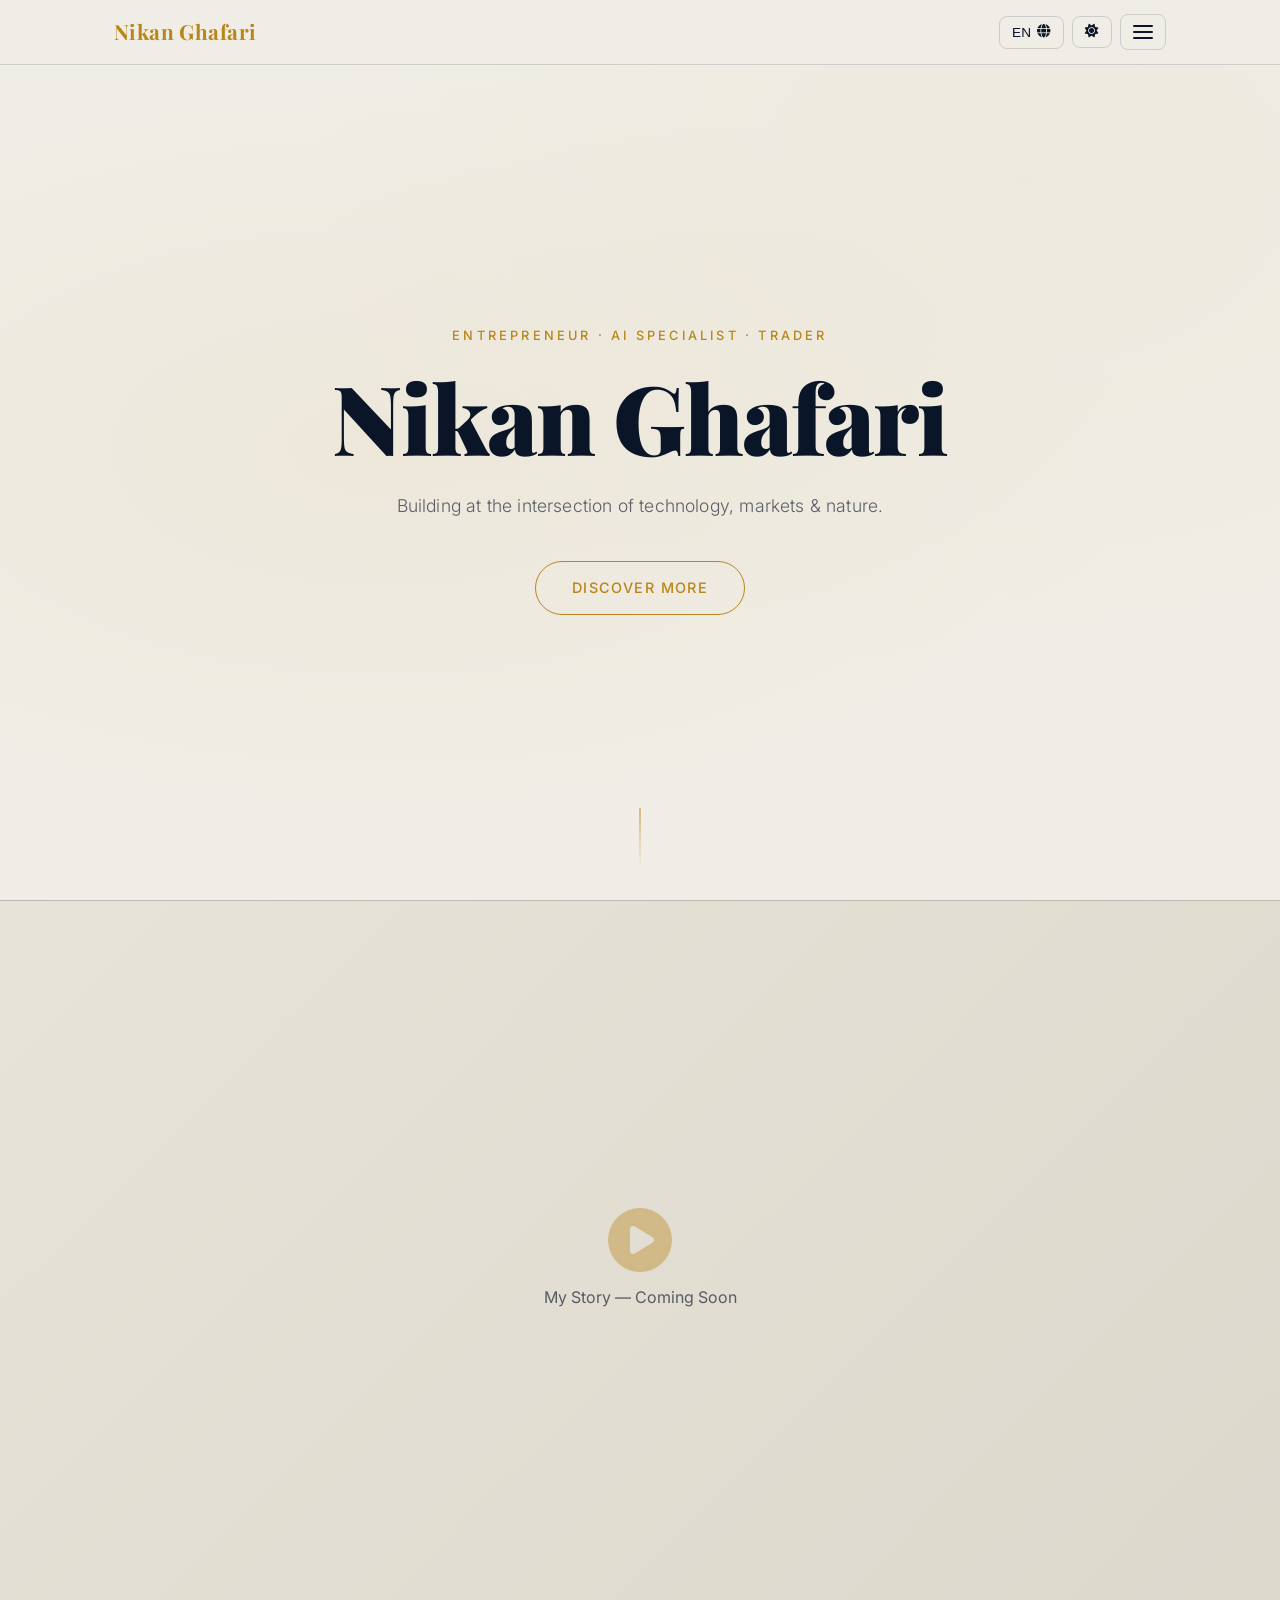
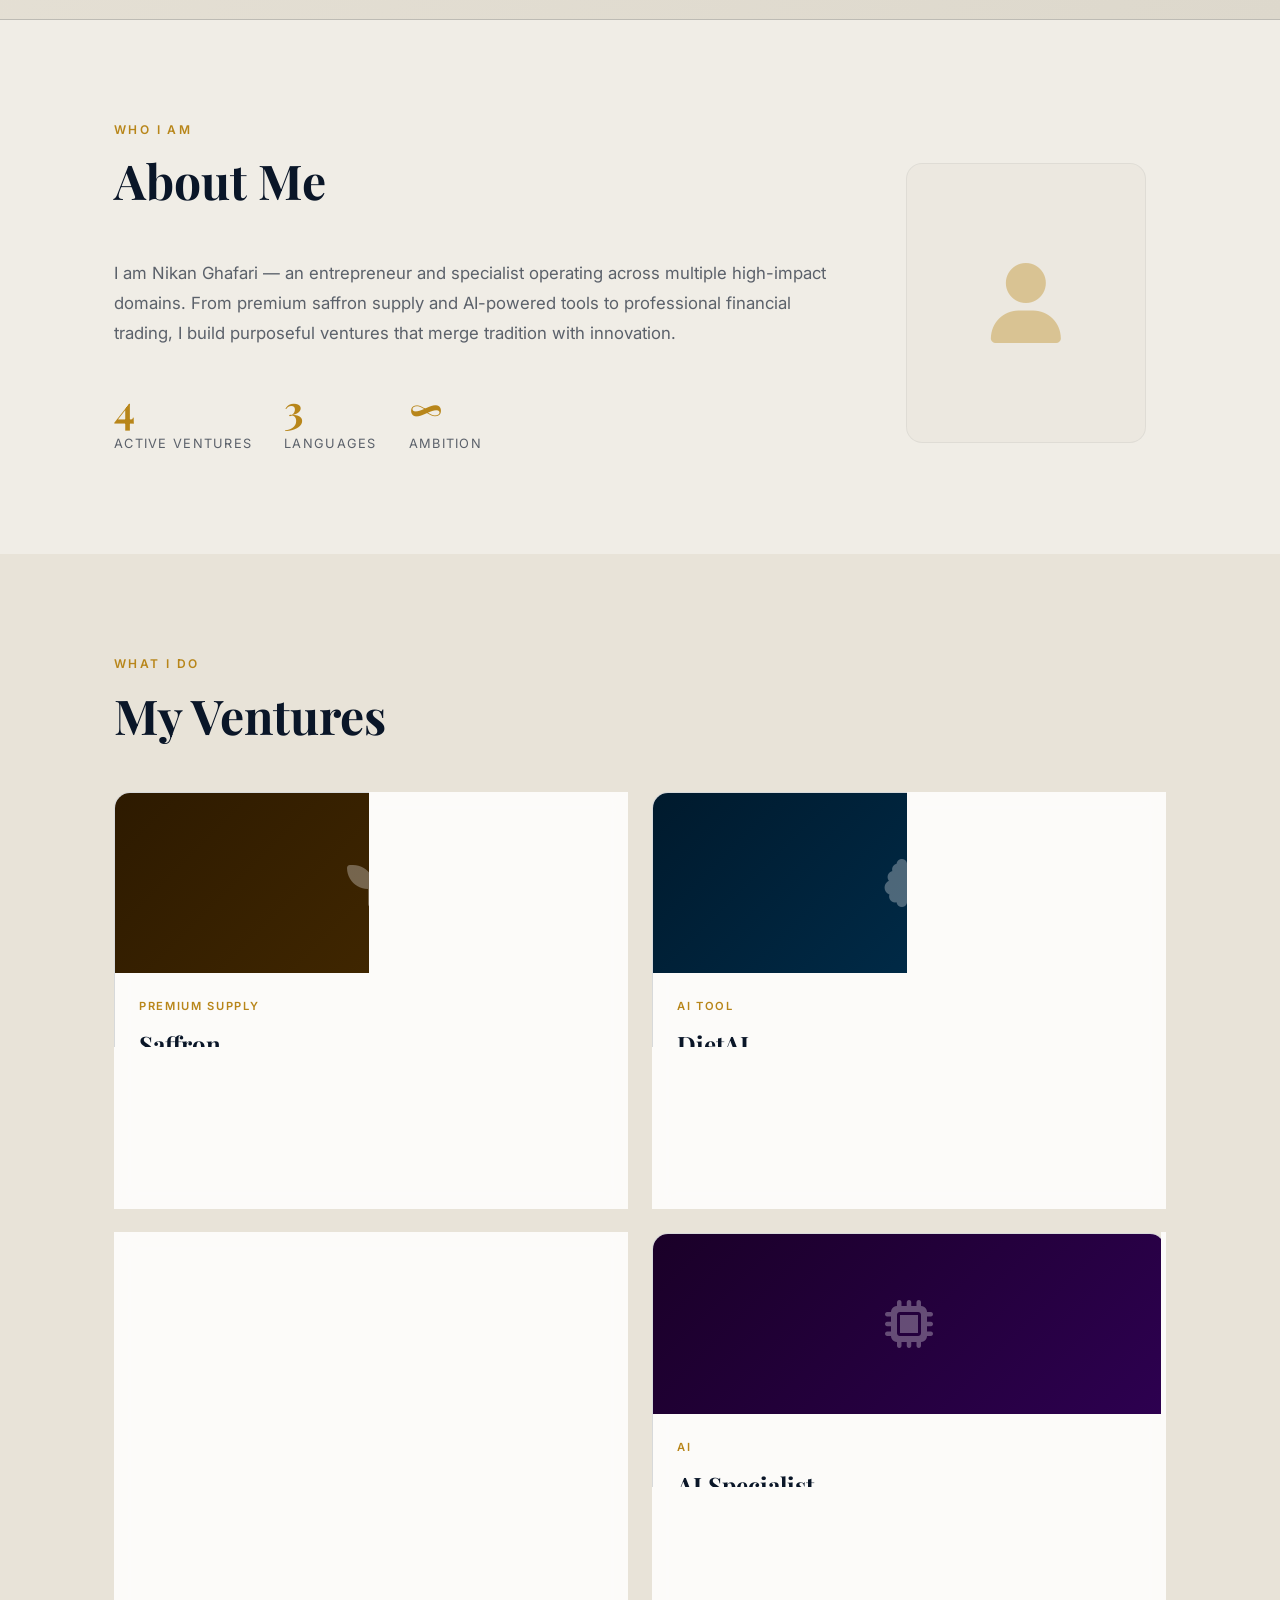
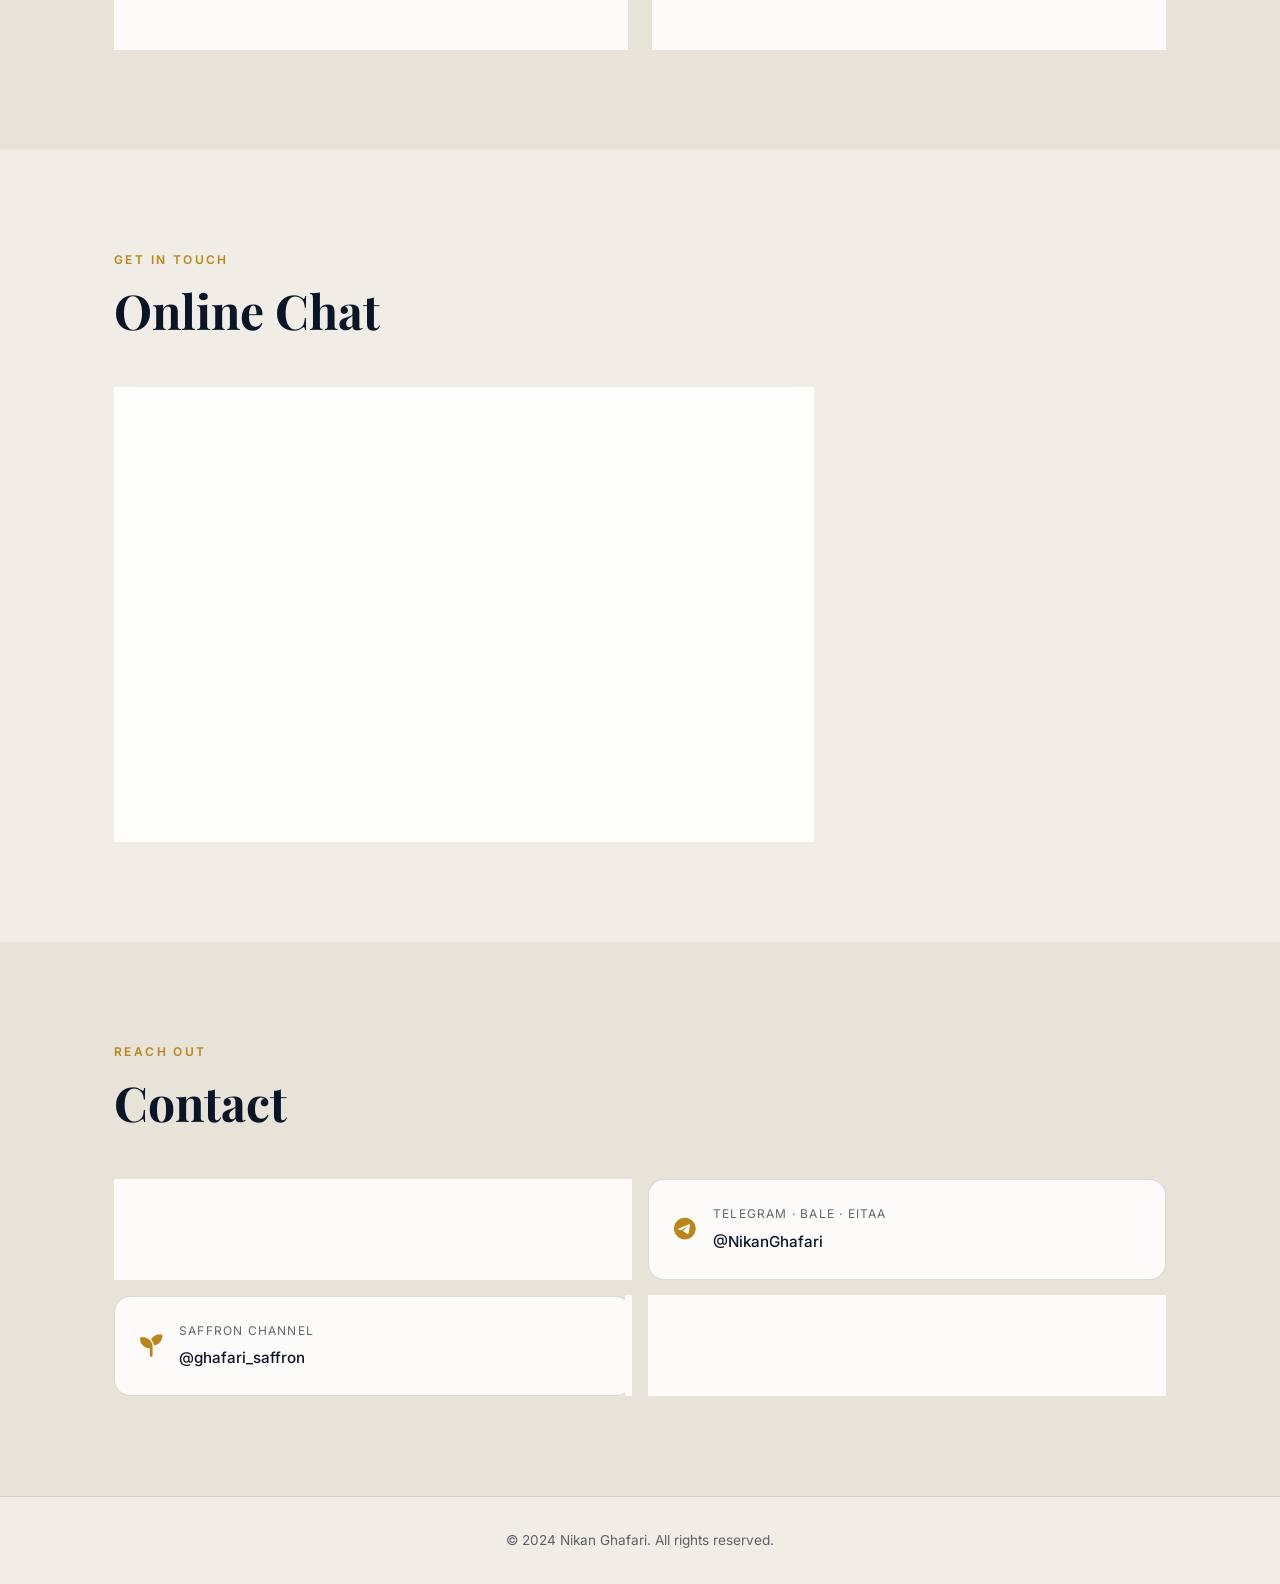
==== index.html @ e8cb16f6 "Update index.html" ====
<!DOCTYPE html>
<html lang="en" dir="ltr">
<head>
  <meta charset="UTF-8" />
  <meta name="viewport" content="width=device-width, initial-scale=1.0"/>
  <title>Nikan Ghafari</title>
  <link rel="stylesheet" href="style.css"/>
  <link href="https://fonts.googleapis.com/css2?family=Playfair+Display:wght@400;700;900&family=Inter:wght@300;400;500;600&family=Vazirmatn:wght@300;400;500;700&display=swap" rel="stylesheet"/>
  <link rel="stylesheet" href="https://cdnjs.cloudflare.com/ajax/libs/font-awesome/6.5.0/css/all.min.css"/>
</head>
<body class="auto-dark">

<!-- ===== HEADER ===== -->
<header id="header">
  <div class="header-inner">
    <div class="logo">Nikan Ghafari</div>
    <div class="header-actions">
      <button class="lang-btn" id="langBtn" title="Language">
        <span class="lang-label">EN</span>
        <i class="fa fa-globe"></i>
      </button>
      <div class="lang-dropdown" id="langDropdown">
        <button onclick="setLang('en')">English</button>
        <button onclick="setLang('fa')">فارسی</button>
        <button onclick="setLang('ar')">العربية</button>
      </div>
      <button class="theme-btn" id="themeBtn" title="Toggle theme">
        <i class="fa fa-moon" id="themeIcon"></i>
      </button>
      <button class="hamburger" id="hamburger" aria-label="Menu">
        <span></span><span></span><span></span>
      </button>
    </div>
  </div>
</header>

<!-- ===== NAV DRAWER ===== -->
<div class="nav-overlay" id="navOverlay"></div>
<nav class="nav-drawer" id="navDrawer">
  <button class="nav-close" id="navClose"><i class="fa fa-times"></i></button>
  <ul>
    <li><a href="#about" class="nav-link" data-i18n="nav_about">About Me</a></li>
    <li><a href="#ventures" class="nav-link" data-i18n="nav_ventures">My Ventures</a></li>
    <li><a href="#chat" class="nav-link" data-i18n="nav_chat">Online Chat</a></li>
    <li><a href="#contact" class="nav-link" data-i18n="nav_contact">Contact</a></li>
  </ul>
</nav>

<!-- ===== HERO ===== -->
<section id="hero">
  <div class="hero-bg">
    <div class="hero-particles" id="heroParticles"></div>
  </div>
  <div class="hero-content">
    <p class="hero-eyebrow" data-i18n="hero_eyebrow">Entrepreneur · AI Specialist · Trader</p>
    <h1 class="hero-name">Nikan Ghafari</h1>
    <p class="hero-tagline" data-i18n="hero_tagline">Building at the intersection of technology, markets & nature.</p>
    <a href="#about" class="hero-cta" data-i18n="hero_cta">Discover More</a>
  </div>
  <div class="hero-scroll-hint">
    <span></span>
  </div>
</section>

<!-- ===== VIDEO SECTION ===== -->
<section id="video-section">
  <div class="video-wrapper">
    <div class="video-placeholder" id="videoPlaceholder">
      <div class="video-upload-msg">
        <i class="fa fa-play-circle"></i>
        <p data-i18n="video_placeholder">My Story — Coming Soon</p>
      </div>
    </div>
    <video id="mainVideo" muted playsinline style="display:none;">
      <source src="" type="video/mp4"/>
    </video>
    <div class="video-controls" id="videoControls" style="display:none;">
      <button class="sound-btn" id="soundBtn">
        <i class="fa fa-volume-mute" id="soundIcon"></i>
        <span data-i18n="unmute">Tap to unmute</span>
      </button>
    </div>
  </div>
</section>

<!-- ===== ABOUT ===== -->
<section id="about">
  <div class="container">
    <div class="section-label" data-i18n="about_label">Who I Am</div>
    <div class="about-grid">
      <div class="about-text">
        <h2 class="section-title" data-i18n="about_title">About Me</h2>
        <p class="about-body" data-i18n="about_body">I am Nikan Ghafari — an entrepreneur and specialist operating across multiple high-impact domains. From premium saffron supply and AI-powered tools to professional financial trading, I build purposeful ventures that merge tradition with innovation.</p>
        <div class="about-stats">
          <div class="stat"><span class="stat-num">4</span><span class="stat-label" data-i18n="stat_ventures">Active Ventures</span></div>
          <div class="stat"><span class="stat-num">3</span><span class="stat-label" data-i18n="stat_langs">Languages</span></div>
          <div class="stat"><span class="stat-num">∞</span><span class="stat-label" data-i18n="stat_drive">Ambition</span></div>
        </div>
      </div>
      <div class="about-image-wrap">
        <div class="about-image-placeholder">
          <i class="fa fa-user"></i>
        </div>
      </div>
    </div>
  </div>
</section>

<!-- ===== VENTURES ===== -->
<section id="ventures">
  <div class="container">
    <div class="section-label" data-i18n="ventures_label">What I Do</div>
    <h2 class="section-title" data-i18n="ventures_title">My Ventures</h2>
    <div class="ventures-grid" id="venturesGrid">

      <!-- Saffron -->
      <div class="venture-card" data-venture="saffron">
        <div class="venture-image-wrap">
          <div class="venture-img-placeholder saffron-bg">
            <i class="fa fa-seedling"></i>
          </div>
        </div>
        <div class="venture-content">
          <div class="venture-tag" data-i18n="tag_saffron">Premium Supply</div>
          <h3 class="venture-name">Saffron</h3>
          <p class="venture-desc" data-i18n="desc_saffron">Premium saffron supplier delivering the finest quality directly to markets. Rooted in heritage, committed to excellence.</p>
          <div class="venture-links">
            <a href="https://t.me/ghafari_saffron" target="_blank" class="vlink"><i class="fab fa-telegram"></i> Telegram</a>
            <a href="https://ble.ir/ghafari_saffron" target="_blank" class="vlink"><i class="fa fa-comments"></i> Bale</a>
            <a href="https://rubika.ir/ghafari_saffron" target="_blank" class="vlink"><i class="fa fa-circle"></i> Rubika</a>
          </div>
        </div>
      </div>

      <!-- DietAI -->
      <div class="venture-card" data-venture="dietai">
        <div class="venture-image-wrap">
          <div class="venture-img-placeholder dietai-bg">
            <i class="fa fa-brain"></i>
          </div>
        </div>
        <div class="venture-content">
          <div class="venture-tag" data-i18n="tag_dietai">AI Tool</div>
          <h3 class="venture-name">DietAI</h3>
          <p class="venture-desc" data-i18n="desc_dietai">Developer of an AI-powered diet & nutrition planning tool. Smart, personalized, and science-driven dietary guidance.</p>
          <div class="venture-links">
            <a href="https://t.me/mrgh_link" target="_blank" class="vlink"><i class="fab fa-telegram"></i> @mrgh_link</a>
            <a href="#" class="vlink vlink-soon" data-i18n="try_tool"><i class="fa fa-rocket"></i> Try Tool — Soon</a>
          </div>
        </div>
      </div>

      <!-- Market Edge -->
      <div class="venture-card" data-venture="market">
        <div class="venture-image-wrap">
          <div class="venture-img-placeholder market-bg">
            <i class="fa fa-chart-line"></i>
          </div>
        </div>
        <div class="venture-content">
          <div class="venture-tag" data-i18n="tag_market">Trading</div>
          <h3 class="venture-name">Market Edge</h3>
          <p class="venture-desc" data-i18n="desc_market">Professional financial markets trader with a sharp eye for opportunity, risk management, and strategic positioning.</p>
          <div class="venture-links">
            <a href="https://t.me/NikanGhafari" target="_blank" class="vlink"><i class="fab fa-telegram"></i> @NikanGhafari</a>
          </div>
        </div>
      </div>

      <!-- AI Specialist -->
      <div class="venture-card" data-venture="ai">
        <div class="venture-image-wrap">
          <div class="venture-img-placeholder ai-bg">
            <i class="fa fa-microchip"></i>
          </div>
        </div>
        <div class="venture-content">
          <div class="venture-tag" data-i18n="tag_ai">AI</div>
          <h3 class="venture-name">AI Specialist</h3>
          <p class="venture-desc" data-i18n="desc_ai">Artificial intelligence expert operating at the forefront of innovation. Building and implementing intelligent systems.</p>
          <div class="venture-links">
            <a href="https://t.me/NikanGhafari" target="_blank" class="vlink"><i class="fab fa-telegram"></i> @NikanGhafari</a>
          </div>
        </div>
      </div>

    </div>
  </div>
</section>

<!-- ===== CHAT ===== -->
<section id="chat">
  <div class="container">
    <div class="section-label" data-i18n="chat_label">Get In Touch</div>
    <h2 class="section-title" data-i18n="chat_title">Online Chat</h2>
    <div class="chat-box">
      <div class="chat-messages" id="chatMessages">
        <div class="chat-msg system">
          <span data-i18n="chat_welcome">👋 Welcome! Please enter your name to start chatting.</span>
        </div>
      </div>
      <div class="chat-name-prompt" id="chatNamePrompt">
        <input type="text" id="chatNameInput" placeholder="Your name..." data-i18n-placeholder="name_placeholder" maxlength="30"/>
        <button onclick="startChat()" data-i18n="start_chat">Start Chat</button>
      </div>
      <div class="chat-input-area" id="chatInputArea" style="display:none;">
        <div class="chat-media-preview" id="mediaPreview"></div>
        <div class="chat-toolbar">
          <label class="media-btn" title="Attach file">
            <i class="fa fa-paperclip"></i>
            <input type="file" id="mediaInput" accept="image/*,video/*" style="display:none;" onchange="previewMedia(event)"/>
          </label>
          <input type="text" id="chatInput" placeholder="Type a message..." data-i18n-placeholder="msg_placeholder" onkeydown="if(event.key==='Enter')sendMessage()"/>
          <button class="send-btn" onclick="sendMessage()"><i class="fa fa-paper-plane"></i></button>
        </div>
      </div>
    </div>
  </div>
</section>

<!-- ===== CONTACT ===== -->
<section id="contact">
  <div class="container">
    <div class="section-label" data-i18n="contact_label">Reach Out</div>
    <h2 class="section-title" data-i18n="contact_title">Contact</h2>
    <div class="contact-grid">
      <a href="tel:+989378223550" class="contact-card">
        <i class="fa fa-phone"></i>
        <div>
          <span class="contact-type" data-i18n="phone">Phone</span>
          <span class="contact-val">+98 937 822 3550</span>
        </div>
      </a>
      <a href="https://t.me/NikanGhafari" target="_blank" class="contact-card">
        <i class="fab fa-telegram"></i>
        <div>
          <span class="contact-type">Telegram · Bale · Eitaa</span>
          <span class="contact-val">@NikanGhafari</span>
        </div>
      </a>
      <a href="https://t.me/ghafari_saffron" target="_blank" class="contact-card">
        <i class="fa fa-seedling"></i>
        <div>
          <span class="contact-type" data-i18n="saffron_channel">Saffron Channel</span>
          <span class="contact-val">@ghafari_saffron</span>
        </div>
      </a>
      <a href="https://t.me/mrgh_link" target="_blank" class="contact-card">
        <i class="fa fa-brain"></i>
        <div>
          <span class="contact-type" data-i18n="dietai_channel">DietAI Channel</span>
          <span class="contact-val">@mrgh_link</span>
        </div>
      </a>
    </div>
  </div>
</section>

<!-- ===== FOOTER ===== -->
<footer>
  <p>© 2024 Nikan Ghafari. <span data-i18n="footer_rights">All rights reserved.</span></p>
</footer>

<script src="i18n.js"></script>
<script src="chat.js"></script>
<script src="main.js"></script>
</body>
</html>
---- style.css ----
/* ========== TOKENS ========== */
:root {
  --navy: #0A1628;
  --navy-2: #0F1F3D;
  --navy-3: #162645;
  --gold: #C9A84C;
  --gold-light: #E2C46E;
  --gold-dim: rgba(201,168,76,0.15);
  --cream: #F5F0E8;
  --cream-dim: rgba(245,240,232,0.7);
  --white: #ffffff;
  --text-main: var(--cream);
  --text-sub: rgba(245,240,232,0.65);
  --border: rgba(201,168,76,0.2);
  --card-bg: rgba(15,31,61,0.7);
  --header-bg: rgba(10,22,40,0.92);
  --radius: 16px;
  --radius-sm: 8px;
  --shadow: 0 8px 40px rgba(0,0,0,0.4);
  --transition: 0.3s cubic-bezier(0.4,0,0.2,1);
}

/* Light mode */
body.light-mode {
  --navy: #f0ede6;
  --navy-2: #e8e3d8;
  --navy-3: #ddd8cc;
  --text-main: #0A1628;
  --text-sub: rgba(10,22,40,0.65);
  --border: rgba(10,22,40,0.15);
  --card-bg: rgba(255,255,255,0.85);
  --header-bg: rgba(240,237,230,0.95);
  --gold: #b8861a;
  --gold-light: #c9971f;
  --gold-dim: rgba(184,134,26,0.1);
  --shadow: 0 8px 40px rgba(0,0,0,0.1);
}

/* ========== BASE ========== */
*, *::before, *::after { box-sizing: border-box; margin: 0; padding: 0; }

html { scroll-behavior: smooth; }

body {
  font-family: 'Inter', 'Vazirmatn', sans-serif;
  background: var(--navy);
  color: var(--text-main);
  line-height: 1.7;
  overflow-x: hidden;
  transition: background var(--transition), color var(--transition);
}

body[dir="rtl"] { font-family: 'Vazirmatn', 'Inter', sans-serif; }

a { text-decoration: none; color: inherit; }

img, video { max-width: 100%; display: block; }

.container {
  max-width: 1100px;
  margin: 0 auto;
  padding: 0 24px;
}

/* ========== HEADER ========== */
#header {
  position: fixed;
  top: 0; left: 0; right: 0;
  z-index: 100;
  background: var(--header-bg);
  backdrop-filter: blur(20px);
  border-bottom: 1px solid var(--border);
  transition: background var(--transition);
}

.header-inner {
  max-width: 1100px;
  margin: 0 auto;
  padding: 0 24px;
  height: 64px;
  display: flex;
  align-items: center;
  justify-content: space-between;
}

.logo {
  font-family: 'Playfair Display', serif;
  font-size: 1.3rem;
  font-weight: 700;
  letter-spacing: 0.02em;
  color: var(--gold);
}

.header-actions {
  display: flex;
  align-items: center;
  gap: 8px;
  position: relative;
}

.lang-btn, .theme-btn, .hamburger {
  background: transparent;
  border: 1px solid var(--border);
  color: var(--text-main);
  border-radius: var(--radius-sm);
  cursor: pointer;
  display: flex;
  align-items: center;
  gap: 6px;
  padding: 8px 12px;
  font-size: 0.85rem;
  transition: border-color var(--transition), background var(--transition);
}

.lang-btn:hover, .theme-btn:hover, .hamburger:hover {
  border-color: var(--gold);
  background: var(--gold-dim);
}

.lang-dropdown {
  position: absolute;
  top: calc(100% + 8px);
  right: 80px;
  background: var(--navy-2);
  border: 1px solid var(--border);
  border-radius: var(--radius-sm);
  overflow: hidden;
  display: none;
  flex-direction: column;
  min-width: 120px;
  box-shadow: var(--shadow);
  z-index: 200;
}

.lang-dropdown.open { display: flex; }

.lang-dropdown button {
  background: transparent;
  border: none;
  color: var(--text-main);
  padding: 12px 16px;
  cursor: pointer;
  text-align: left;
  font-size: 0.9rem;
  transition: background var(--transition);
}

.lang-dropdown button:hover { background: var(--gold-dim); color: var(--gold); }

body[dir="rtl"] .lang-dropdown { right: auto; left: 80px; text-align: right; }
body[dir="rtl"] .lang-dropdown button { text-align: right; }

.hamburger {
  flex-direction: column;
  gap: 4px;
  padding: 10px 12px;
}

.hamburger span {
  display: block;
  width: 20px;
  height: 2px;
  background: var(--text-main);
  border-radius: 2px;
  transition: var(--transition);
}

/* ========== NAV DRAWER ========== */
.nav-overlay {
  position: fixed;
  inset: 0;
  background: rgba(0,0,0,0.6);
  z-index: 200;
  opacity: 0;
  pointer-events: none;
  transition: opacity var(--transition);
}

.nav-overlay.open { opacity: 1; pointer-events: all; }

.nav-drawer {
  position: fixed;
  top: 0; right: -320px;
  width: 300px;
  height: 100vh;
  background: var(--navy-2);
  border-left: 1px solid var(--border);
  z-index: 300;
  transition: right var(--transition);
  padding: 80px 32px 40px;
  display: flex;
  flex-direction: column;
}

body[dir="rtl"] .nav-drawer {
  right: auto;
  left: -320px;
  border-left: none;
  border-right: 1px solid var(--border);
  transition: left var(--transition);
}

.nav-drawer.open { right: 0; }
body[dir="rtl"] .nav-drawer.open { left: 0; right: auto; }

.nav-close {
  position: absolute;
  top: 20px; right: 20px;
  background: transparent;
  border: 1px solid var(--border);
  color: var(--text-main);
  width: 40px; height: 40px;
  border-radius: 50%;
  cursor: pointer;
  font-size: 1.1rem;
  display: flex; align-items: center; justify-content: center;
  transition: border-color var(--transition);
}

.nav-close:hover { border-color: var(--gold); color: var(--gold); }

body[dir="rtl"] .nav-close { right: auto; left: 20px; }

.nav-drawer ul { list-style: none; display: flex; flex-direction: column; gap: 8px; }

.nav-link {
  display: block;
  padding: 14px 0;
  font-size: 1.1rem;
  font-weight: 500;
  color: var(--text-sub);
  border-bottom: 1px solid var(--border);
  transition: color var(--transition);
  letter-spacing: 0.02em;
}

.nav-link:hover { color: var(--gold); }
.nav-admin { color: var(--gold) !important; font-size: 0.9rem; margin-top: 16px; }

/* ========== HERO ========== */
#hero {
  min-height: 100vh;
  display: flex;
  align-items: center;
  justify-content: center;
  position: relative;
  overflow: hidden;
  padding: 80px 24px 40px;
}

.hero-bg {
  position: absolute;
  inset: 0;
  background: radial-gradient(ellipse at 30% 50%, rgba(201,168,76,0.08) 0%, transparent 60%),
              radial-gradient(ellipse at 80% 20%, rgba(201,168,76,0.05) 0%, transparent 50%);
}

.hero-particles {
  position: absolute;
  inset: 0;
  overflow: hidden;
}

.hero-content {
  position: relative;
  z-index: 2;
  text-align: center;
  max-width: 700px;
}

.hero-eyebrow {
  font-size: 0.8rem;
  letter-spacing: 0.25em;
  text-transform: uppercase;
  color: var(--gold);
  margin-bottom: 20px;
  font-weight: 500;
}

.hero-name {
  font-family: 'Playfair Display', serif;
  font-size: clamp(3rem, 8vw, 6rem);
  font-weight: 900;
  line-height: 1.05;
  color: var(--text-main);
  margin-bottom: 24px;
  letter-spacing: -0.02em;
}

.hero-name span { color: var(--gold); }

.hero-tagline {
  font-size: 1.1rem;
  color: var(--text-sub);
  margin-bottom: 40px;
  font-weight: 300;
  letter-spacing: 0.01em;
}

.hero-cta {
  display: inline-block;
  padding: 14px 36px;
  border: 1px solid var(--gold);
  color: var(--gold);
  border-radius: 40px;
  font-size: 0.9rem;
  letter-spacing: 0.1em;
  text-transform: uppercase;
  font-weight: 500;
  transition: background var(--transition), color var(--transition);
}

.hero-cta:hover { background: var(--gold); color: var(--navy); }

.hero-scroll-hint {
  position: absolute;
  bottom: 32px;
  left: 50%;
  transform: translateX(-50%);
  display: flex;
  flex-direction: column;
  align-items: center;
}

.hero-scroll-hint span {
  width: 1px;
  height: 60px;
  background: linear-gradient(to bottom, var(--gold), transparent);
  animation: scrollLine 2s ease-in-out infinite;
}

@keyframes scrollLine {
  0% { transform: scaleY(0); transform-origin: top; opacity: 1; }
  50% { transform: scaleY(1); transform-origin: top; opacity: 1; }
  100% { transform: scaleY(1); transform-origin: bottom; opacity: 0; }
}

/* Particles */
.particle {
  position: absolute;
  width: 2px;
  height: 2px;
  background: var(--gold);
  border-radius: 50%;
  opacity: 0;
  animation: particleFade var(--dur, 4s) var(--delay, 0s) infinite;
}

@keyframes particleFade {
  0% { opacity: 0; transform: translateY(0); }
  30% { opacity: 0.6; }
  100% { opacity: 0; transform: translateY(-80px); }
}

/* ========== VIDEO SECTION ========== */
#video-section {
  padding: 0;
  background: var(--navy-2);
}

.video-wrapper {
  width: 100%;
  margin: 0;
  position: relative;
  border-radius: 0;
  overflow: hidden;
  border: none;
  border-top: 1px solid var(--border);
  border-bottom: 1px solid var(--border);
  background: var(--navy-3);
  aspect-ratio: 16/9;
}

.video-placeholder {
  width: 100%; height: 100%;
  display: flex;
  align-items: center;
  justify-content: center;
  flex-direction: column;
  gap: 16px;
  background: linear-gradient(135deg, var(--navy-2), var(--navy-3));
}

.video-upload-msg {
  text-align: center;
  color: var(--text-sub);
}

.video-upload-msg i {
  font-size: 4rem;
  color: var(--gold);
  opacity: 0.4;
  display: block;
  margin-bottom: 12px;
}

#mainVideo {
  width: 100%; height: 100%;
  object-fit: cover;
}

.video-controls {
  position: absolute;
  bottom: 20px;
  left: 50%;
  transform: translateX(-50%);
}

.sound-btn {
  background: rgba(10,22,40,0.8);
  border: 1px solid var(--gold);
  color: var(--gold);
  padding: 10px 20px;
  border-radius: 40px;
  cursor: pointer;
  display: flex;
  align-items: center;
  gap: 8px;
  font-size: 0.85rem;
  backdrop-filter: blur(10px);
  transition: background var(--transition);
}

.sound-btn:hover { background: rgba(201,168,76,0.2); }

/* ========== SECTIONS COMMON ========== */
section { padding: 100px 0; }

.section-label {
  font-size: 0.75rem;
  letter-spacing: 0.2em;
  text-transform: uppercase;
  color: var(--gold);
  margin-bottom: 12px;
  font-weight: 600;
}

.section-title {
  font-family: 'Playfair Display', serif;
  font-size: clamp(2rem, 4vw, 3rem);
  font-weight: 700;
  color: var(--text-main);
  margin-bottom: 48px;
  line-height: 1.2;
}

/* ========== ABOUT ========== */
#about { background: var(--navy); }

.about-grid {
  display: grid;
  grid-template-columns: 1fr 280px;
  gap: 60px;
  align-items: center;
}

.about-body {
  color: var(--text-sub);
  font-size: 1.05rem;
  line-height: 1.8;
  margin-bottom: 40px;
}

.about-stats {
  display: flex;
  gap: 32px;
}

.stat { display: flex; flex-direction: column; }
.stat-num {
  font-family: 'Playfair Display', serif;
  font-size: 2.5rem;
  font-weight: 700;
  color: var(--gold);
  line-height: 1;
}
.stat-label {
  font-size: 0.8rem;
  color: var(--text-sub);
  text-transform: uppercase;
  letter-spacing: 0.1em;
  margin-top: 4px;
}

.about-image-wrap {
  display: flex;
  justify-content: center;
}

.about-image-placeholder {
  width: 240px; height: 280px;
  border: 1px solid var(--border);
  border-radius: var(--radius);
  display: flex;
  align-items: center;
  justify-content: center;
  background: var(--navy-2);
  color: var(--gold);
  font-size: 5rem;
  opacity: 0.4;
  overflow: hidden;
}

.about-image-placeholder img {
  width: 100%; height: 100%;
  object-fit: cover;
  opacity: 1;
}

/* ========== VENTURES ========== */
#ventures { background: var(--navy-2); }

.ventures-grid {
  display: grid;
  grid-template-columns: repeat(2, 1fr);
  gap: 24px;
}

.venture-card {
  background: var(--card-bg);
  border: 1px solid var(--border);
  border-radius: var(--radius);
  overflow: hidden;
  transition: transform var(--transition), border-color var(--transition), box-shadow var(--transition);
  backdrop-filter: blur(10px);
}

.venture-card:hover {
  transform: translateY(-4px);
  border-color: var(--gold);
  box-shadow: 0 16px 48px rgba(201,168,76,0.1);
}

.venture-image-wrap { height: 180px; overflow: hidden; }

.venture-img-placeholder {
  width: 100%; height: 100%;
  display: flex;
  align-items: center;
  justify-content: center;
  font-size: 3rem;
  color: rgba(255,255,255,0.3);
}

.saffron-bg { background: linear-gradient(135deg, #2d1a00, #4a2d00); }
.dietai-bg { background: linear-gradient(135deg, #001a2d, #003355); }
.market-bg { background: linear-gradient(135deg, #001a10, #003322); }
.ai-bg { background: linear-gradient(135deg, #1a0028, #2d0050); }

.venture-img-placeholder img {
  width: 100%; height: 100%;
  object-fit: cover;
}

.venture-content { padding: 24px; }

.venture-tag {
  font-size: 0.7rem;
  letter-spacing: 0.15em;
  text-transform: uppercase;
  color: var(--gold);
  font-weight: 600;
  margin-bottom: 8px;
}

.venture-name {
  font-family: 'Playfair Display', serif;
  font-size: 1.5rem;
  font-weight: 700;
  color: var(--text-main);
  margin-bottom: 12px;
}

.venture-desc {
  color: var(--text-sub);
  font-size: 0.9rem;
  line-height: 1.7;
  margin-bottom: 20px;
}

.venture-links {
  display: flex;
  flex-wrap: wrap;
  gap: 8px;
}

.vlink {
  display: inline-flex;
  align-items: center;
  gap: 6px;
  padding: 7px 14px;
  border: 1px solid var(--border);
  border-radius: 40px;
  font-size: 0.8rem;
  color: var(--text-sub);
  transition: border-color var(--transition), color var(--transition);
}

.vlink:hover { border-color: var(--gold); color: var(--gold); }
.vlink-soon { opacity: 0.5; cursor: default; pointer-events: none; }

/* ========== CHAT ========== */
#chat { background: var(--navy); }

.chat-box {
  max-width: 700px;
  border: 1px solid var(--border);
  border-radius: var(--radius);
  overflow: hidden;
  background: var(--card-bg);
  backdrop-filter: blur(10px);
}

.chat-messages {
  height: 380px;
  overflow-y: auto;
  padding: 20px;
  display: flex;
  flex-direction: column;
  gap: 12px;
}

.chat-messages::-webkit-scrollbar { width: 4px; }
.chat-messages::-webkit-scrollbar-thumb { background: var(--border); border-radius: 2px; }

.chat-msg {
  max-width: 75%;
  padding: 10px 14px;
  border-radius: 12px;
  font-size: 0.9rem;
  line-height: 1.5;
  word-break: break-word;
}

.chat-msg.system {
  max-width: 100%;
  background: var(--gold-dim);
  color: var(--gold);
  text-align: center;
  border-radius: 8px;
  font-size: 0.85rem;
}

.chat-msg.user {
  background: var(--gold);
  color: var(--navy);
  align-self: flex-end;
  border-bottom-right-radius: 4px;
}

body[dir="rtl"] .chat-msg.user { border-bottom-right-radius: 12px; border-bottom-left-radius: 4px; }

.chat-msg.sent-confirm {
  background: var(--navy-3);
  color: var(--text-sub);
  align-self: flex-end;
  font-size: 0.78rem;
  padding: 6px 12px;
}

.msg-media { max-width: 200px; border-radius: 8px; margin-top: 6px; }

.chat-name-prompt {
  padding: 16px 20px;
  border-top: 1px solid var(--border);
  display: flex;
  gap: 10px;
}

.chat-name-prompt input, .chat-input-area input[type="text"] {
  flex: 1;
  background: var(--navy-3);
  border: 1px solid var(--border);
  border-radius: var(--radius-sm);
  color: var(--text-main);
  padding: 10px 14px;
  font-size: 0.9rem;
  font-family: inherit;
  outline: none;
  transition: border-color var(--transition);
}

.chat-name-prompt input:focus, .chat-input-area input[type="text"]:focus {
  border-color: var(--gold);
}

.chat-name-prompt button {
  background: var(--gold);
  color: var(--navy);
  border: none;
  border-radius: var(--radius-sm);
  padding: 10px 20px;
  cursor: pointer;
  font-weight: 600;
  font-family: inherit;
  font-size: 0.9rem;
  transition: background var(--transition);
}

.chat-name-prompt button:hover { background: var(--gold-light); }

.chat-input-area {
  border-top: 1px solid var(--border);
  padding: 12px 16px;
}

.chat-media-preview { margin-bottom: 8px; }
.chat-media-preview img, .chat-media-preview video { max-height: 80px; border-radius: 8px; }

.chat-toolbar {
  display: flex;
  align-items: center;
  gap: 10px;
}

.media-btn {
  background: transparent;
  border: 1px solid var(--border);
  color: var(--text-sub);
  width: 38px; height: 38px;
  border-radius: var(--radius-sm);
  display: flex; align-items: center; justify-content: center;
  cursor: pointer;
  transition: border-color var(--transition), color var(--transition);
}

.media-btn:hover { border-color: var(--gold); color: var(--gold); }

.send-btn {
  background: var(--gold);
  color: var(--navy);
  border: none;
  width: 38px; height: 38px;
  border-radius: var(--radius-sm);
  cursor: pointer;
  font-size: 0.9rem;
  display: flex; align-items: center; justify-content: center;
  transition: background var(--transition);
  flex-shrink: 0;
}

.send-btn:hover { background: var(--gold-light); }

/* ========== CONTACT ========== */
#contact { background: var(--navy-2); }

.contact-grid {
  display: grid;
  grid-template-columns: repeat(2, 1fr);
  gap: 16px;
}

.contact-card {
  display: flex;
  align-items: center;
  gap: 16px;
  padding: 24px;
  background: var(--card-bg);
  border: 1px solid var(--border);
  border-radius: var(--radius);
  transition: border-color var(--transition), transform var(--transition);
  backdrop-filter: blur(10px);
}

.contact-card:hover { border-color: var(--gold); transform: translateY(-2px); }

.contact-card i {
  font-size: 1.4rem;
  color: var(--gold);
  flex-shrink: 0;
  width: 24px;
  text-align: center;
}

.contact-card div { display: flex; flex-direction: column; gap: 4px; }
.contact-type { font-size: 0.75rem; text-transform: uppercase; letter-spacing: 0.1em; color: var(--text-sub); }
.contact-val { font-size: 0.95rem; color: var(--text-main); font-weight: 500; }

/* ========== FOOTER ========== */
footer {
  background: var(--navy);
  border-top: 1px solid var(--border);
  text-align: center;
  padding: 32px 24px;
  color: var(--text-sub);
  font-size: 0.85rem;
}

/* ========== SCROLL REVEAL ========== */
.reveal {
  opacity: 0;
  transform: translateY(30px);
  transition: opacity 0.7s ease, transform 0.7s ease;
}
.reveal.visible {
  opacity: 1;
  transform: translateY(0);
}

/* ========== RESPONSIVE ========== */
@media (max-width: 768px) {
  .about-grid { grid-template-columns: 1fr; }
  .about-image-wrap { display: none; }
  .ventures-grid { grid-template-columns: 1fr; }
  .contact-grid { grid-template-columns: 1fr; }
  .about-stats { gap: 20px; }
  section { padding: 70px 0; }
  .hero-name { font-size: clamp(2.5rem, 10vw, 4rem); }
}

@media (max-width: 480px) {
  .header-inner { padding: 0 16px; }
  .container { padding: 0 16px; }
  .venture-links { flex-direction: column; }
  .chat-messages { height: 280px; }
}
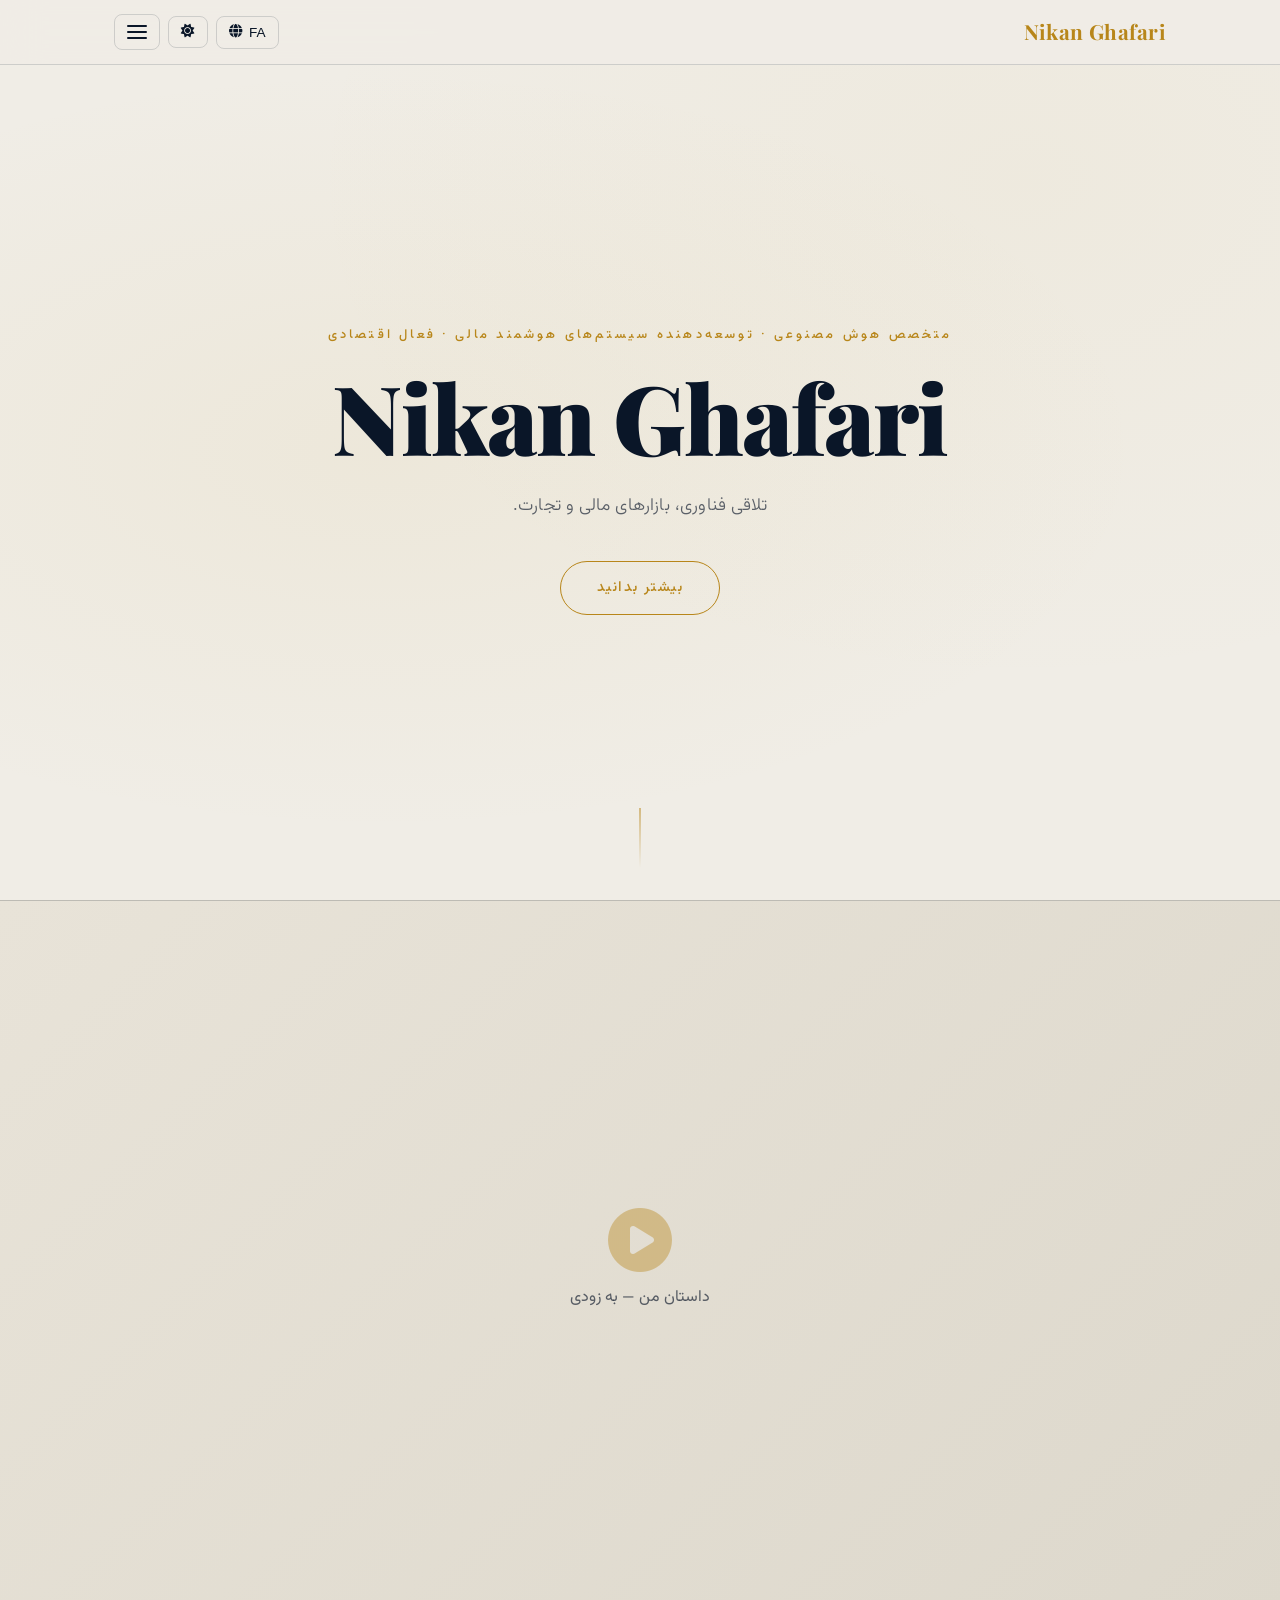
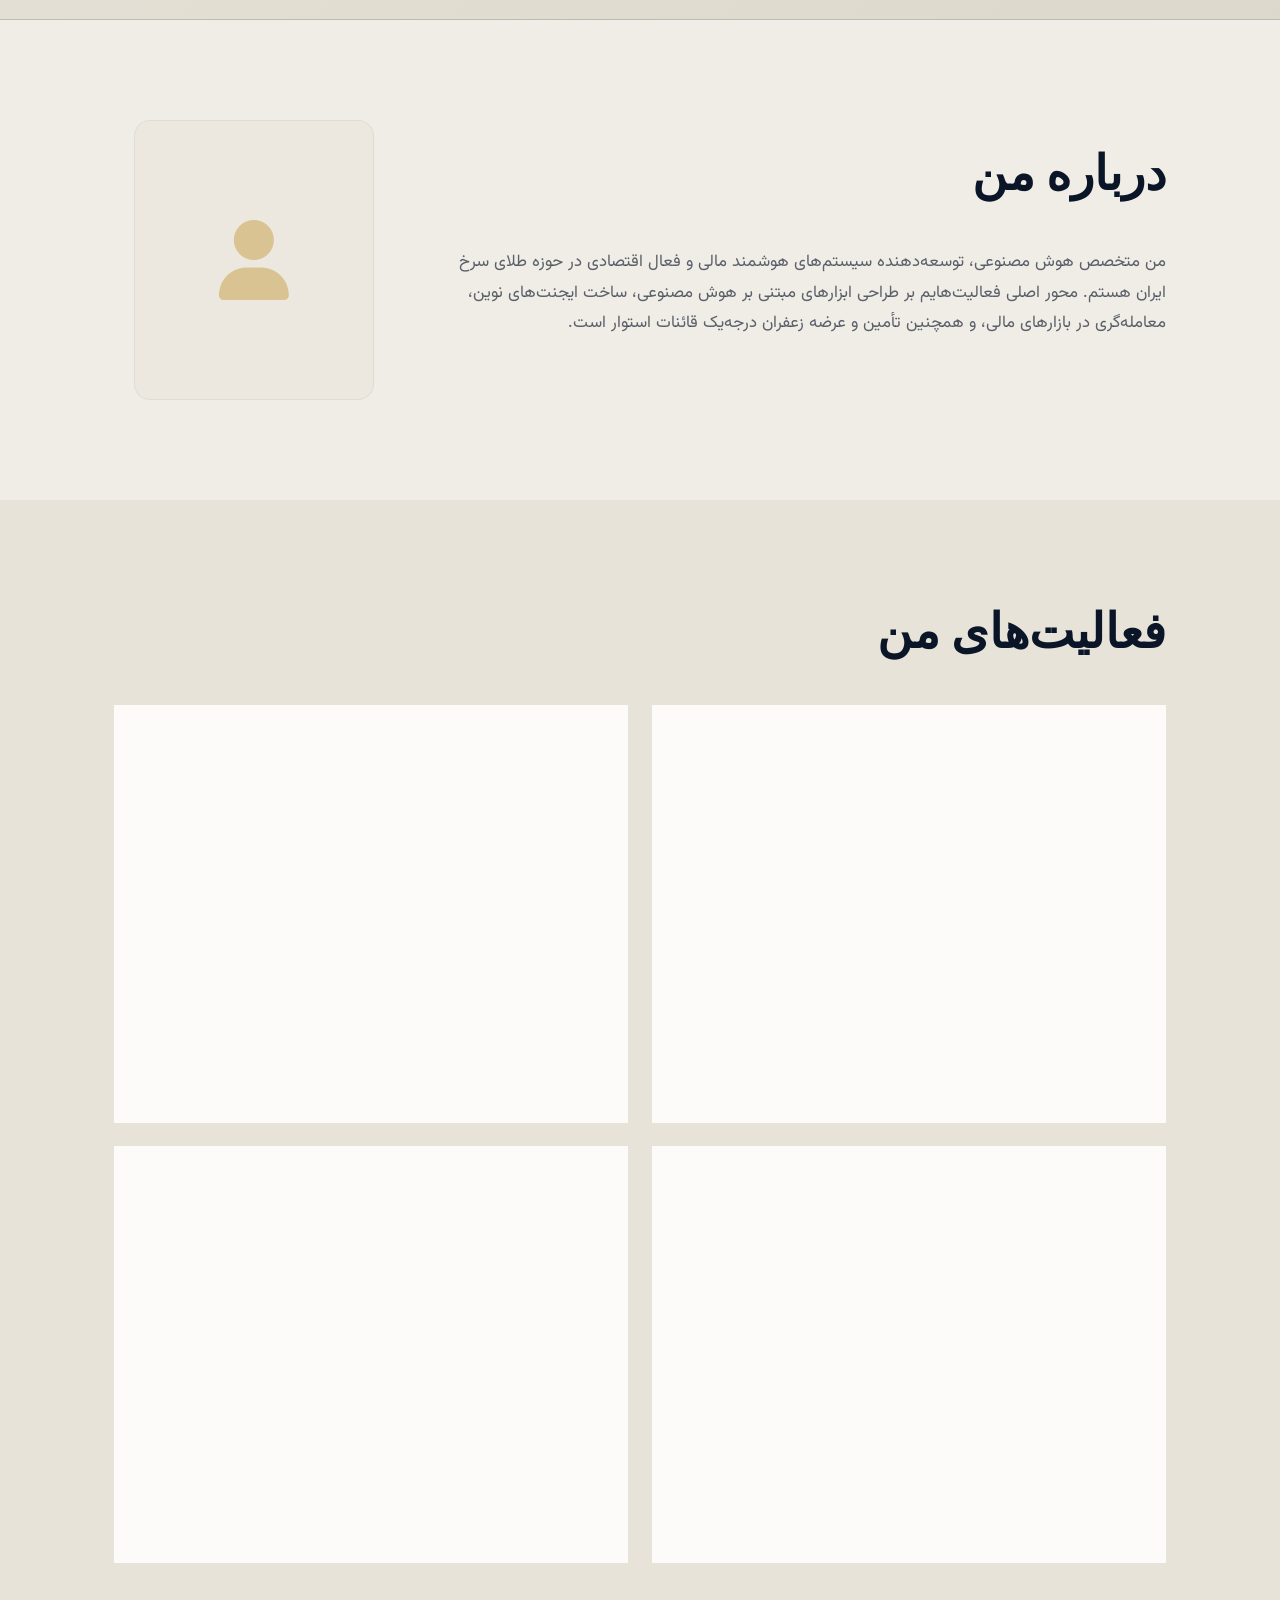
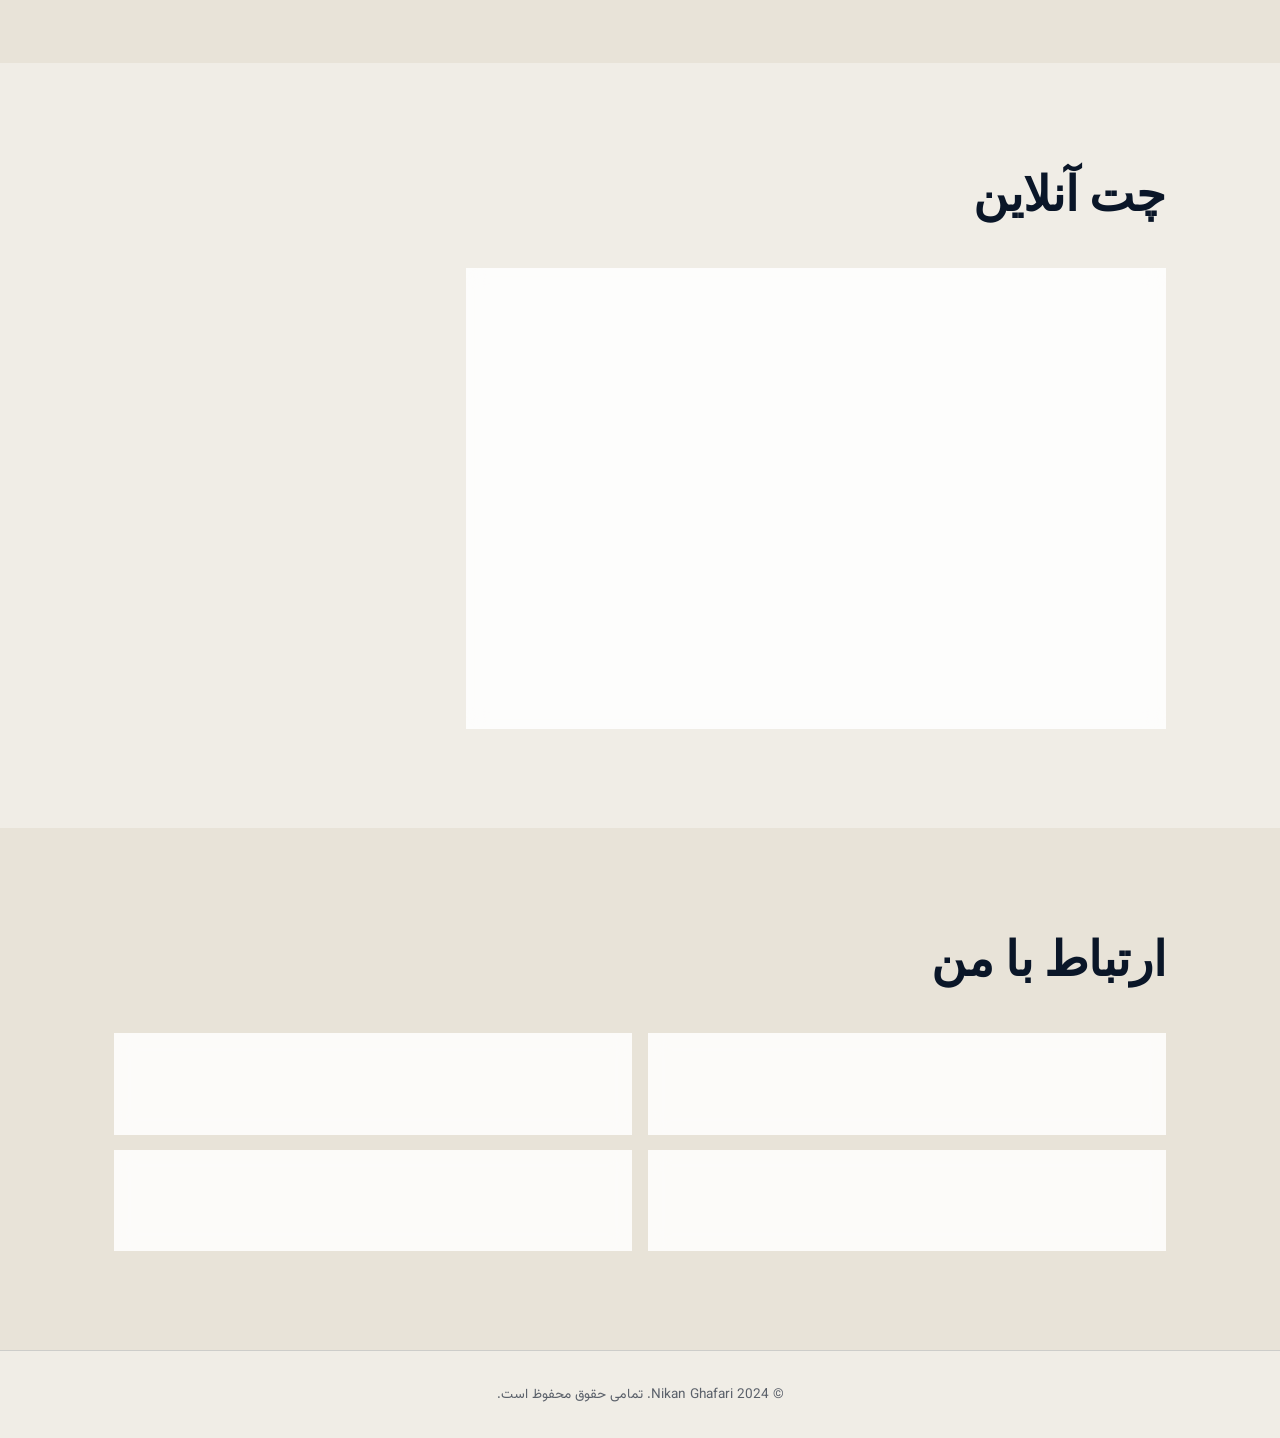
==== commit 739d8d30: "Update index.html" ====
--- a/index.html
+++ b/index.html
@@ -10,7 +10,6 @@
 </head>
 <body class="auto-dark">
 
-<!-- ===== HEADER ===== -->
 <header id="header">
   <div class="header-inner">
     <div class="logo">Nikan Ghafari</div>
@@ -34,7 +33,6 @@
   </div>
 </header>
 
-<!-- ===== NAV DRAWER ===== -->
 <div class="nav-overlay" id="navOverlay"></div>
 <nav class="nav-drawer" id="navDrawer">
   <button class="nav-close" id="navClose"><i class="fa fa-times"></i></button>
@@ -46,7 +44,6 @@
   </ul>
 </nav>
 
-<!-- ===== HERO ===== -->
 <section id="hero">
   <div class="hero-bg">
     <div class="hero-particles" id="heroParticles"></div>
@@ -62,7 +59,6 @@
   </div>
 </section>
 
-<!-- ===== VIDEO SECTION ===== -->
 <section id="video-section">
   <div class="video-wrapper">
     <div class="video-placeholder" id="videoPlaceholder">
@@ -83,19 +79,12 @@
   </div>
 </section>
 
-<!-- ===== ABOUT ===== -->
 <section id="about">
   <div class="container">
-    <div class="section-label" data-i18n="about_label">Who I Am</div>
     <div class="about-grid">
       <div class="about-text">
         <h2 class="section-title" data-i18n="about_title">About Me</h2>
         <p class="about-body" data-i18n="about_body">I am Nikan Ghafari — an entrepreneur and specialist operating across multiple high-impact domains. From premium saffron supply and AI-powered tools to professional financial trading, I build purposeful ventures that merge tradition with innovation.</p>
-        <div class="about-stats">
-          <div class="stat"><span class="stat-num">4</span><span class="stat-label" data-i18n="stat_ventures">Active Ventures</span></div>
-          <div class="stat"><span class="stat-num">3</span><span class="stat-label" data-i18n="stat_langs">Languages</span></div>
-          <div class="stat"><span class="stat-num">∞</span><span class="stat-label" data-i18n="stat_drive">Ambition</span></div>
-        </div>
       </div>
       <div class="about-image-wrap">
         <div class="about-image-placeholder">
@@ -106,14 +95,11 @@
   </div>
 </section>
 
-<!-- ===== VENTURES ===== -->
 <section id="ventures">
   <div class="container">
-    <div class="section-label" data-i18n="ventures_label">What I Do</div>
     <h2 class="section-title" data-i18n="ventures_title">My Ventures</h2>
     <div class="ventures-grid" id="venturesGrid">
 
-      <!-- Saffron -->
       <div class="venture-card" data-venture="saffron">
         <div class="venture-image-wrap">
           <div class="venture-img-placeholder saffron-bg">
@@ -132,7 +118,6 @@
         </div>
       </div>
 
-      <!-- DietAI -->
       <div class="venture-card" data-venture="dietai">
         <div class="venture-image-wrap">
           <div class="venture-img-placeholder dietai-bg">
@@ -150,7 +135,6 @@
         </div>
       </div>
 
-      <!-- Market Edge -->
       <div class="venture-card" data-venture="market">
         <div class="venture-image-wrap">
           <div class="venture-img-placeholder market-bg">
@@ -167,7 +151,6 @@
         </div>
       </div>
 
-      <!-- AI Specialist -->
       <div class="venture-card" data-venture="ai">
         <div class="venture-image-wrap">
           <div class="venture-img-placeholder ai-bg">
@@ -188,10 +171,8 @@
   </div>
 </section>
 
-<!-- ===== CHAT ===== -->
 <section id="chat">
   <div class="container">
-    <div class="section-label" data-i18n="chat_label">Get In Touch</div>
     <h2 class="section-title" data-i18n="chat_title">Online Chat</h2>
     <div class="chat-box">
       <div class="chat-messages" id="chatMessages">
@@ -218,10 +199,8 @@
   </div>
 </section>
 
-<!-- ===== CONTACT ===== -->
 <section id="contact">
   <div class="container">
-    <div class="section-label" data-i18n="contact_label">Reach Out</div>
     <h2 class="section-title" data-i18n="contact_title">Contact</h2>
     <div class="contact-grid">
       <a href="tel:+989378223550" class="contact-card">
@@ -256,7 +235,6 @@
   </div>
 </section>
 
-<!-- ===== FOOTER ===== -->
 <footer>
   <p>© 2024 Nikan Ghafari. <span data-i18n="footer_rights">All rights reserved.</span></p>
 </footer>
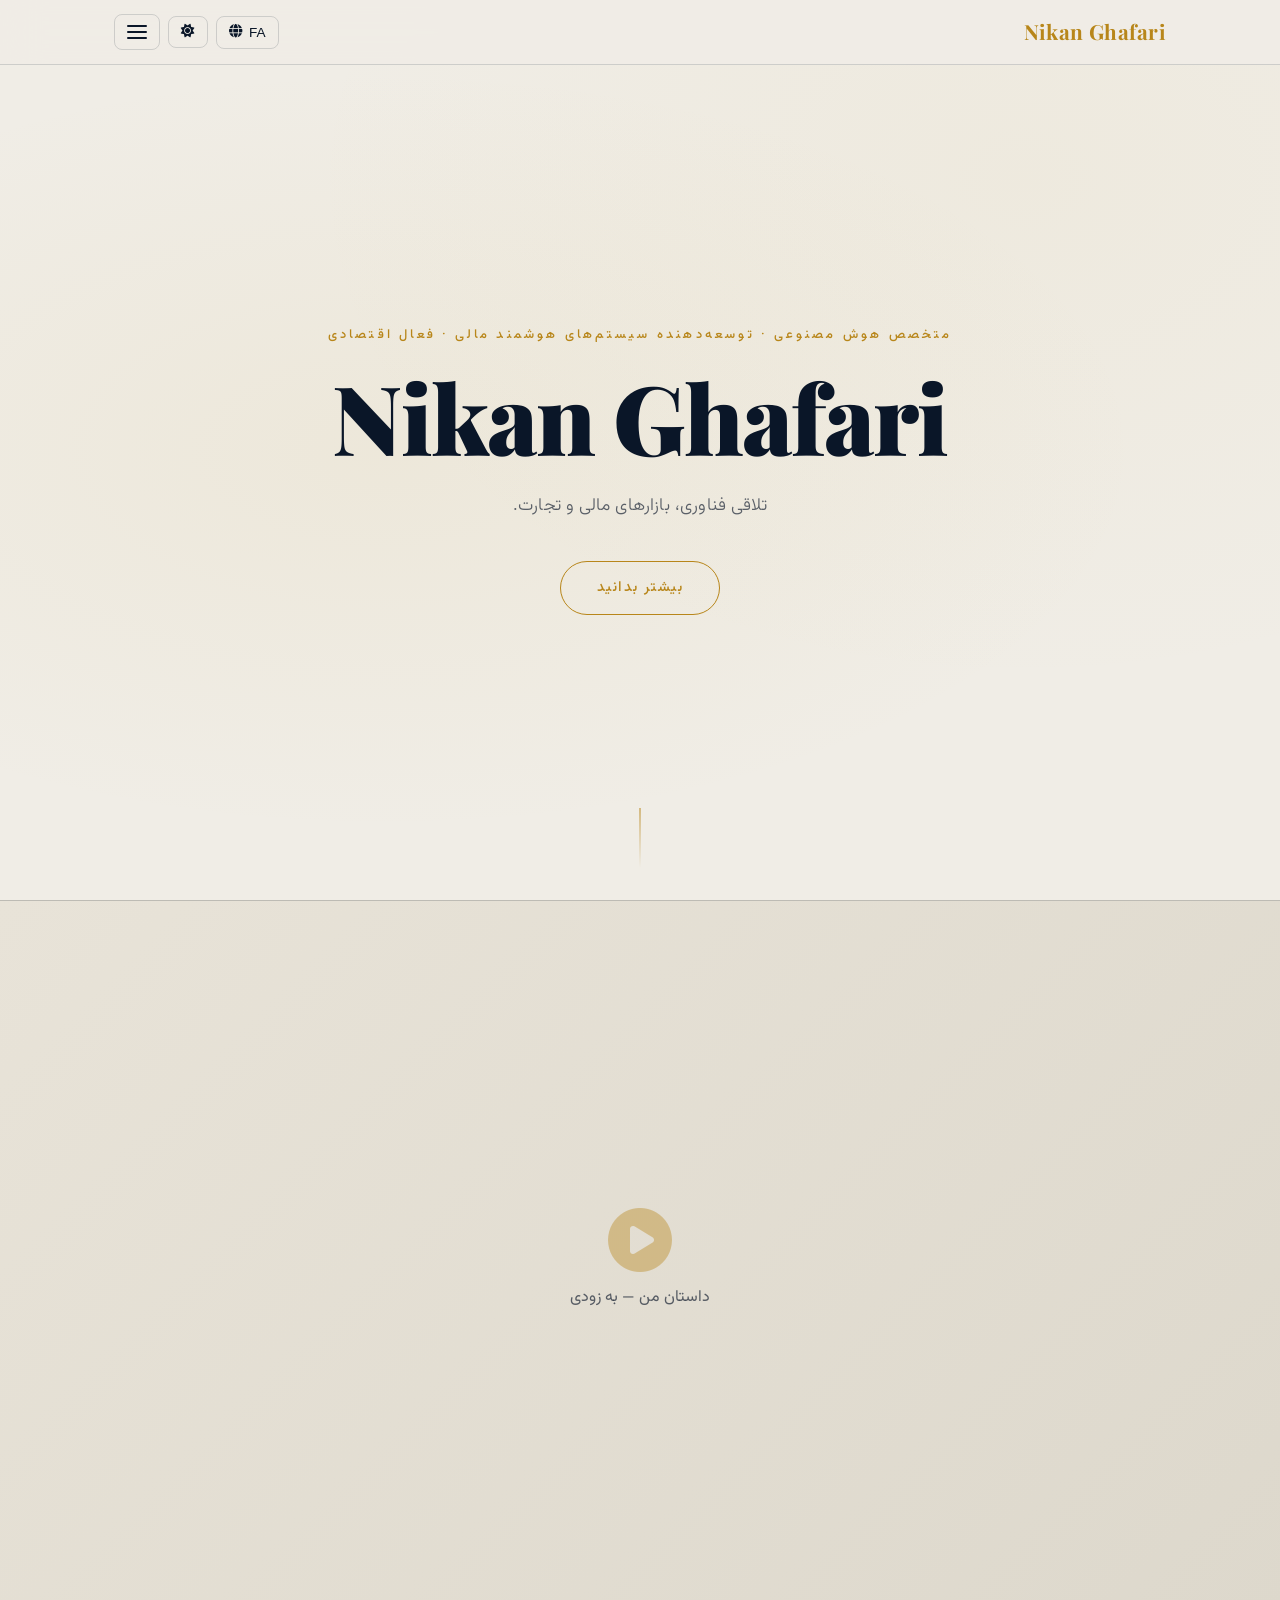
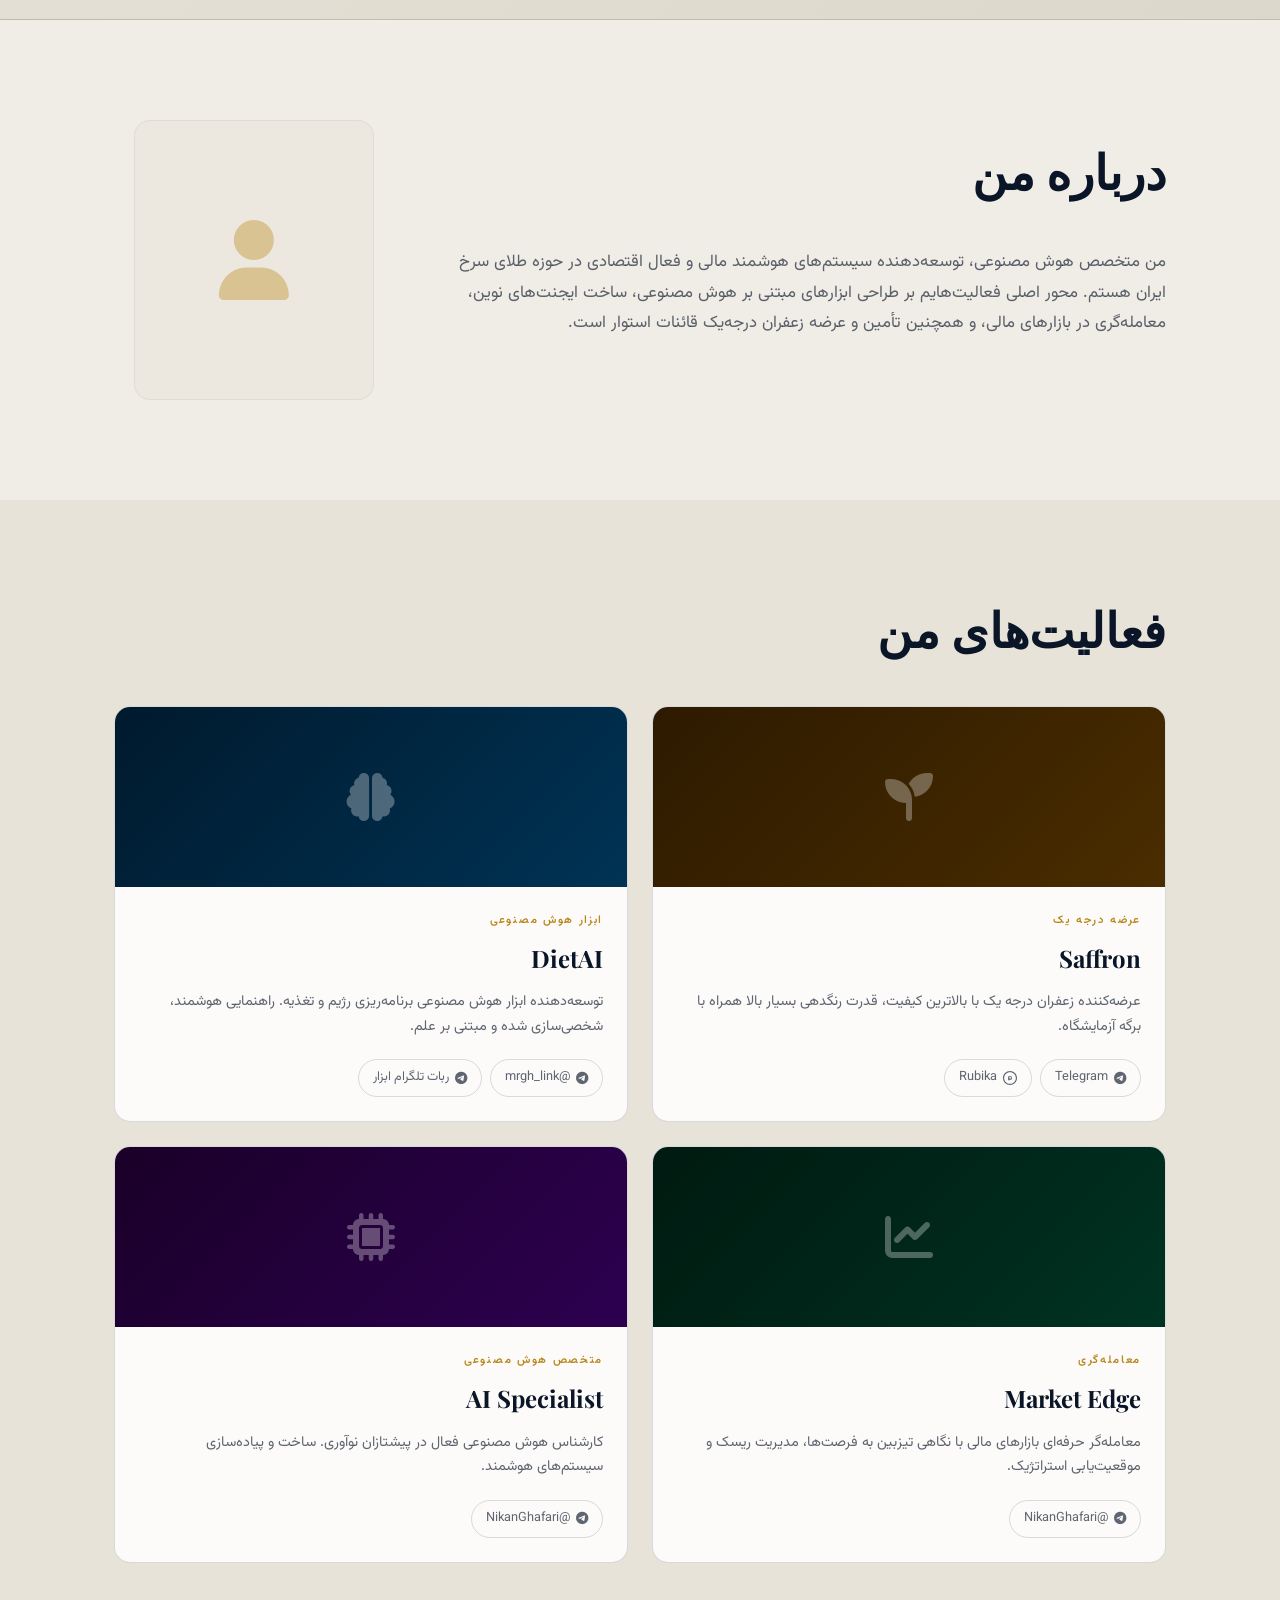
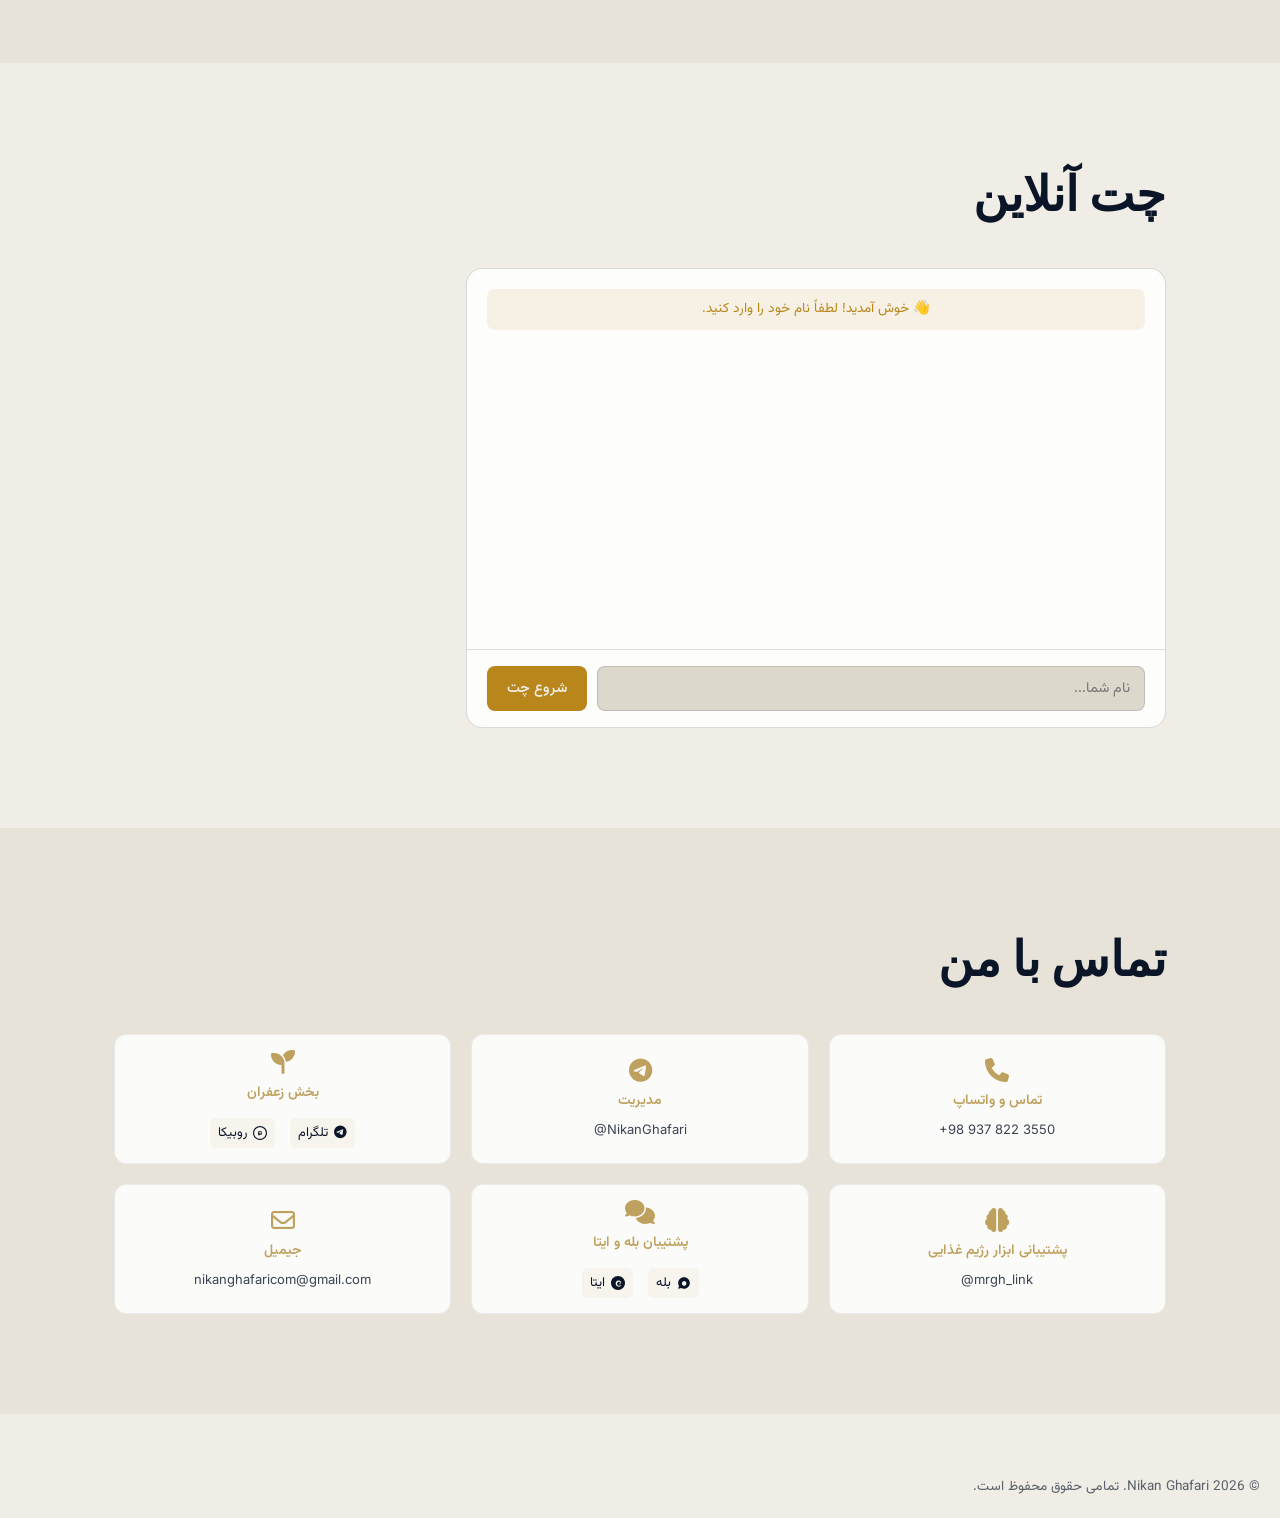
==== commit 441515d9: "Update index.html" ====
--- a/index.html
+++ b/index.html
@@ -1,5 +1,5 @@
 <!DOCTYPE html>
-<html lang="en" dir="ltr">
+<html lang="fa" dir="rtl">
 <head>
   <meta charset="UTF-8" />
   <meta name="viewport" content="width=device-width, initial-scale=1.0"/>
@@ -7,6 +7,101 @@
   <link rel="stylesheet" href="style.css"/>
   <link href="https://fonts.googleapis.com/css2?family=Playfair+Display:wght@400;700;900&family=Inter:wght@300;400;500;600&family=Vazirmatn:wght@300;400;500;700&display=swap" rel="stylesheet"/>
   <link rel="stylesheet" href="https://cdnjs.cloudflare.com/ajax/libs/font-awesome/6.5.0/css/all.min.css"/>
+  <style>
+    /* استایل‌های بهینه‌سازی شده برای بخش ۶ کارتی ارتباط با ما و آیکون‌های محلی */
+    .contact-grid-6 {
+      display: grid;
+      grid-template-columns: repeat(3, 1fr);
+      gap: 20px;
+      margin-top: 30px;
+    }
+    @media (max-width: 992px) {
+      .contact-grid-6 {
+        grid-template-columns: repeat(2, 1fr);
+      }
+    }
+    @media (max-width: 600px) {
+      .contact-grid-6 {
+        grid-template-columns: 1fr;
+      }
+    }
+    .c-card-fixed {
+      min-height: 110px;
+      display: flex;
+      flex-direction: column;
+      justify-content: center;
+      align-items: center;
+      text-align: center;
+      border-radius: 12px;
+      padding: 15px;
+      background: var(--card-bg, #fdfdfd);
+      border: 1px solid var(--border-color, #eaeaea);
+      text-decoration: none;
+      color: inherit;
+      transition: transform 0.2s, box-shadow 0.2s;
+      box-sizing: border-box;
+    }
+    .c-card-fixed:hover {
+      transform: translateY(-3px);
+      box-shadow: 0 8px 20px rgba(0,0,0,0.05);
+    }
+    .c-icon-gold {
+      color: #bfa15f !important;
+      font-size: 24px;
+      margin-bottom: 8px;
+    }
+    /* استایل اختصاصی برای آیکون‌های متنی SVG پلتفرم‌های ایرانی جهت هماهنگی با فونت‌أوسام */
+    .svg-icon-gold {
+      width: 24px;
+      height: 24px;
+      fill: #bfa15f;
+      margin-bottom: 8px;
+    }
+    .svg-icon-inline {
+      width: 14px;
+      height: 14px;
+      fill: currentColor;
+      display: inline-block;
+      vertical-align: middle;
+    }
+    .c-label-gold {
+      font-size: 14px;
+      font-weight: 600;
+      color: #bfa15f;
+      margin-bottom: 4px;
+    }
+    .c-val-text {
+      font-size: 13px;
+      opacity: 0.8;
+      font-family: 'Inter', 'Vazirmatn', sans-serif;
+    }
+    .c-multi-row {
+      display: flex;
+      gap: 15px;
+      margin-top: 8px;
+    }
+    .c-sub-link {
+      text-decoration: none;
+      color: inherit;
+      font-size: 13px;
+      display: inline-flex;
+      align-items: center;
+      gap: 6px;
+      padding: 4px 8px;
+      border-radius: 6px;
+      background: rgba(191, 161, 95, 0.08);
+      transition: background 0.2s;
+    }
+    .c-sub-link:hover {
+      background: rgba(191, 161, 95, 0.15);
+    }
+    html[dir="rtl"] .ltr-fix {
+      direction: ltr !important;
+    }
+    html[dir="ltr"] .ltr-fix {
+      direction: ltr !important;
+    }
+  </style>
 </head>
 <body class="auto-dark">
 
@@ -15,7 +110,7 @@
     <div class="logo">Nikan Ghafari</div>
     <div class="header-actions">
       <button class="lang-btn" id="langBtn" title="Language">
-        <span class="lang-label">EN</span>
+        <span class="lang-label">FA</span>
         <i class="fa fa-globe"></i>
       </button>
       <div class="lang-dropdown" id="langDropdown">
@@ -37,10 +132,10 @@
 <nav class="nav-drawer" id="navDrawer">
   <button class="nav-close" id="navClose"><i class="fa fa-times"></i></button>
   <ul>
-    <li><a href="#about" class="nav-link" data-i18n="nav_about">About Me</a></li>
-    <li><a href="#ventures" class="nav-link" data-i18n="nav_ventures">My Ventures</a></li>
-    <li><a href="#chat" class="nav-link" data-i18n="nav_chat">Online Chat</a></li>
-    <li><a href="#contact" class="nav-link" data-i18n="nav_contact">Contact</a></li>
+    <li><a href="#about" class="nav-link" data-i18n="nav_about">درباره من</a></li>
+    <li><a href="#ventures" class="nav-link" data-i18n="nav_ventures">فعالیت‌های من</a></li>
+    <li><a href="#chat" class="nav-link" data-i18n="nav_chat">چت آنلاین</a></li>
+    <li><a href="#contact" class="nav-link" data-i18n="nav_contact">ارتباط با ما</a></li>
   </ul>
 </nav>
 
@@ -49,10 +144,10 @@
     <div class="hero-particles" id="heroParticles"></div>
   </div>
   <div class="hero-content">
-    <p class="hero-eyebrow" data-i18n="hero_eyebrow">Entrepreneur · AI Specialist · Trader</p>
+    <p class="hero-eyebrow" data-i18n="hero_eyebrow">متخصص هوش مصنوعی · توسعه‌دهنده سیستم‌های هوشمند مالی · فعال اقتصادی</p>
     <h1 class="hero-name">Nikan Ghafari</h1>
-    <p class="hero-tagline" data-i18n="hero_tagline">Building at the intersection of technology, markets & nature.</p>
-    <a href="#about" class="hero-cta" data-i18n="hero_cta">Discover More</a>
+    <p class="hero-tagline" data-i18n="hero_tagline">فناوری، بازارهای مالی و تجارت.</p>
+    <a href="#about" class="hero-cta" data-i18n="hero_cta">بیشتر بدانید</a>
   </div>
   <div class="hero-scroll-hint">
     <span></span>
@@ -64,7 +159,7 @@
     <div class="video-placeholder" id="videoPlaceholder">
       <div class="video-upload-msg">
         <i class="fa fa-play-circle"></i>
-        <p data-i18n="video_placeholder">My Story — Coming Soon</p>
+        <p data-i18n="video_placeholder">داستان من — به زودی</p>
       </div>
     </div>
     <video id="mainVideo" muted playsinline style="display:none;">
@@ -73,7 +168,7 @@
     <div class="video-controls" id="videoControls" style="display:none;">
       <button class="sound-btn" id="soundBtn">
         <i class="fa fa-volume-mute" id="soundIcon"></i>
-        <span data-i18n="unmute">Tap to unmute</span>
+        <span data-i18n="unmute">برای صدا لمس کنید</span>
       </button>
     </div>
   </div>
@@ -83,8 +178,8 @@
   <div class="container">
     <div class="about-grid">
       <div class="about-text">
-        <h2 class="section-title" data-i18n="about_title">About Me</h2>
-        <p class="about-body" data-i18n="about_body">I am Nikan Ghafari — an entrepreneur and specialist operating across multiple high-impact domains. From premium saffron supply and AI-powered tools to professional financial trading, I build purposeful ventures that merge tradition with innovation.</p>
+        <h2 class="section-title" data-i18n="about_title">درباره من</h2>
+        <p class="about-body" data-i18n="about_body">من متخصص هوش مصنوعی، توسعه‌دهنده سیستم‌های هوشمند مالی و فعال اقتصادی در حوزه طلای سرخ ایران هستم. محور اصلی فعالیت‌هایم بر طراحی ابزارهای مبتنی بر هوش مصنوعی، ساخت ایجنت‌های نوین، معامله‌گری در بازارهای مالی و همچنین تأمین و عرضه زعفران درجه‌یک قائنات استوار است.</p>
       </div>
       <div class="about-image-wrap">
         <div class="about-image-placeholder">
@@ -97,9 +192,10 @@
 
 <section id="ventures">
   <div class="container">
-    <h2 class="section-title" data-i18n="ventures_title">My Ventures</h2>
+    <h2 class="section-title" data-i18n="ventures_title">فعالیت‌های من</h2>
     <div class="ventures-grid" id="venturesGrid">
 
+      <!-- کارت زعفران بخش فعالیت‌ها با لوگوی واقعی روبیکا -->
       <div class="venture-card" data-venture="saffron">
         <div class="venture-image-wrap">
           <div class="venture-img-placeholder saffron-bg">
@@ -107,13 +203,14 @@
           </div>
         </div>
         <div class="venture-content">
-          <div class="venture-tag" data-i18n="tag_saffron">Premium Supply</div>
+          <div class="venture-tag" data-i18n="tag_saffron">عرضه درجه یک</div>
           <h3 class="venture-name">Saffron</h3>
-          <p class="venture-desc" data-i18n="desc_saffron">Premium saffron supplier delivering the finest quality directly to markets. Rooted in heritage, committed to excellence.</p>
+          <p class="venture-desc" data-i18n="desc_saffron">عرضه‌کننده زعفران درجه یک با بالاترین کیفیت، قدرت رنگدهی بسیار بالا همراه با برگه آزمایشگاه.</p>
           <div class="venture-links">
             <a href="https://t.me/ghafari_saffron" target="_blank" class="vlink"><i class="fab fa-telegram"></i> Telegram</a>
-            <a href="https://ble.ir/ghafari_saffron" target="_blank" class="vlink"><i class="fa fa-comments"></i> Bale</a>
-            <a href="https://rubika.ir/ghafari_saffron" target="_blank" class="vlink"><i class="fa fa-circle"></i> Rubika</a>
+            <a href="https://rubika.ir/ghafari_saffron" target="_blank" class="vlink">
+              <svg class="svg-icon-inline" viewBox="0 0 512 512"><path d="M256 41.6c118.4 0 214.4 96 214.4 214.4s-96 214.4-214.4 214.4S41.6 374.4 41.6 256 137.6 41.6 256 41.6m0-41.6C114.6 0 0 114.6 0 256s114.6 256 256 256 256-114.6 256-256S397.4 0 256 0zm-45.7 342.9c-12.6 0-22.9-10.3-22.9-22.9V217.1c0-12.6 10.3-22.9 22.9-22.9h68.6c25.3 0 45.7 20.4 45.7 45.7v34.3c0 25.3-20.4 45.7-45.7 45.7h-45.7v22.9h-22.9zm22.9-68.6h45.7c12.6 0 22.9-10.3 22.9-22.9v-11.4c0-12.6-10.3-22.9-22.9-22.9h-45.7v57.2z"/></svg> Rubika
+            </a>
           </div>
         </div>
       </div>
@@ -125,12 +222,12 @@
           </div>
         </div>
         <div class="venture-content">
-          <div class="venture-tag" data-i18n="tag_dietai">AI Tool</div>
+          <div class="venture-tag" data-i18n="tag_dietai">ابزار هوش مصنوعی</div>
           <h3 class="venture-name">DietAI</h3>
-          <p class="venture-desc" data-i18n="desc_dietai">Developer of an AI-powered diet & nutrition planning tool. Smart, personalized, and science-driven dietary guidance.</p>
+          <p class="venture-desc" data-i18n="desc_dietai">توسعه‌دهنده ابزار هوش مصنوعی برنامه‌ریزی رژیم و تغذیه. راهنمایی هوشمند، شخصی‌سازی شده و مبتنی بر علم.</p>
           <div class="venture-links">
             <a href="https://t.me/mrgh_link" target="_blank" class="vlink"><i class="fab fa-telegram"></i> @mrgh_link</a>
-            <a href="#" class="vlink vlink-soon" data-i18n="try_tool"><i class="fa fa-rocket"></i> Try Tool — Soon</a>
+            <a href="https://t.me/RezhimPlusBot" target="_blank" class="vlink"><i class="fab fa-telegram"></i> <span data-i18n="bot_label">ربات تلگرام ابزار</span></a>
           </div>
         </div>
       </div>
@@ -142,9 +239,9 @@
           </div>
         </div>
         <div class="venture-content">
-          <div class="venture-tag" data-i18n="tag_market">Trading</div>
+          <div class="venture-tag" data-i18n="tag_trading">معامله‌گری</div>
           <h3 class="venture-name">Market Edge</h3>
-          <p class="venture-desc" data-i18n="desc_market">Professional financial markets trader with a sharp eye for opportunity, risk management, and strategic positioning.</p>
+          <p class="venture-desc" data-i18n="desc_trading">معامله‌گر حرفه‌ای بازارهای مالی با نگاهی تیزبین به فرصت‌ها، مدیریت ریسک و موقعیت‌یابی استراتژیک.</p>
           <div class="venture-links">
             <a href="https://t.me/NikanGhafari" target="_blank" class="vlink"><i class="fab fa-telegram"></i> @NikanGhafari</a>
           </div>
@@ -158,9 +255,9 @@
           </div>
         </div>
         <div class="venture-content">
-          <div class="venture-tag" data-i18n="tag_ai">AI</div>
+          <div class="venture-tag" data-i18n="tag_ai_spec">متخصص هوش مصنوعی</div>
           <h3 class="venture-name">AI Specialist</h3>
-          <p class="venture-desc" data-i18n="desc_ai">Artificial intelligence expert operating at the forefront of innovation. Building and implementing intelligent systems.</p>
+          <p class="venture-desc" data-i18n="desc_ai_spec">کارشناس هوش مصنوعی فعال در پیشتازان نوآوری. ساخت و پیاده‌سازی سیستم‌های هوشمند.</p>
           <div class="venture-links">
             <a href="https://t.me/NikanGhafari" target="_blank" class="vlink"><i class="fab fa-telegram"></i> @NikanGhafari</a>
           </div>
@@ -173,16 +270,16 @@
 
 <section id="chat">
   <div class="container">
-    <h2 class="section-title" data-i18n="chat_title">Online Chat</h2>
+    <h2 class="section-title" data-i18n="chat_title">چت آنلاین</h2>
     <div class="chat-box">
       <div class="chat-messages" id="chatMessages">
         <div class="chat-msg system">
-          <span data-i18n="chat_welcome">👋 Welcome! Please enter your name to start chatting.</span>
+          <span data-i18n="chat_welcome">👋 خوش آمدید! لطفاً نام خود را وارد کنید.</span>
         </div>
       </div>
       <div class="chat-name-prompt" id="chatNamePrompt">
-        <input type="text" id="chatNameInput" placeholder="Your name..." data-i18n-placeholder="name_placeholder" maxlength="30"/>
-        <button onclick="startChat()" data-i18n="start_chat">Start Chat</button>
+        <input type="text" id="chatNameInput" placeholder="نام شما..." data-i18n-placeholder="name_placeholder" maxlength="30"/>
+        <button onclick="startChat()" data-i18n="start_chat">شروع چت</button>
       </div>
       <div class="chat-input-area" id="chatInputArea" style="display:none;">
         <div class="chat-media-preview" id="mediaPreview"></div>
@@ -191,7 +288,7 @@
             <i class="fa fa-paperclip"></i>
             <input type="file" id="mediaInput" accept="image/*,video/*" style="display:none;" onchange="previewMedia(event)"/>
           </label>
-          <input type="text" id="chatInput" placeholder="Type a message..." data-i18n-placeholder="msg_placeholder" onkeydown="if(event.key==='Enter')sendMessage()"/>
+          <input type="text" id="chatInput" placeholder="پیام خود را بنویسید..." data-i18n-placeholder="msg_placeholder" onkeydown="if(event.key==='Enter')sendMessage()"/>
           <button class="send-btn" onclick="sendMessage()"><i class="fa fa-paper-plane"></i></button>
         </div>
       </div>
@@ -199,44 +296,76 @@
   </div>
 </section>
 
+<!-- بخش ۶ کارتی نهایی ارتباط با ما همراه با آیکون‌های واقعی بله، ایتا و روبیکا -->
 <section id="contact">
   <div class="container">
-    <h2 class="section-title" data-i18n="contact_title">Contact</h2>
-    <div class="contact-grid">
-      <a href="tel:+989378223550" class="contact-card">
-        <i class="fa fa-phone"></i>
-        <div>
-          <span class="contact-type" data-i18n="phone">Phone</span>
-          <span class="contact-val">+98 937 822 3550</span>
-        </div>
+    <h2 class="section-title" data-i18n="nav_contact">ارتباط با ما</h2>
+    <div class="contact-grid-6">
+      
+      <!-- ۱. کارت تماس و واتساپ (با آیکون هماهنگ تلفن) -->
+      <a href="tel:+989378223550" class="c-card-fixed">
+        <i class="fa fa-phone c-icon-gold"></i>
+        <span class="c-label-gold" data-i18n="c_call_wh">تماس و واتساپ</span>
+        <span class="c-val-text ltr-fix">+98 937 822 3550</span>
       </a>
-      <a href="https://t.me/NikanGhafari" target="_blank" class="contact-card">
-        <i class="fab fa-telegram"></i>
-        <div>
-          <span class="contact-type">Telegram · Bale · Eitaa</span>
-          <span class="contact-val">@NikanGhafari</span>
-        </div>
+      
+      <!-- ۲. کارت مدیریت تلگرام -->
+      <a href="https://t.me/NikanGhafari" target="_blank" class="c-card-fixed">
+        <i class="fab fa-telegram c-icon-gold"></i>
+        <span class="c-label-gold" data-i18n="c_mgmt">مدیریت</span>
+        <span class="c-val-text ltr-fix">@NikanGhafari</span>
       </a>
-      <a href="https://t.me/ghafari_saffron" target="_blank" class="contact-card">
-        <i class="fa fa-seedling"></i>
-        <div>
-          <span class="contact-type" data-i18n="saffron_channel">Saffron Channel</span>
-          <span class="contact-val">@ghafari_saffron</span>
-        </div>
+
+      <!-- ۳. کارت زعفران (شامل آیکون واقعی رسمی روبیکا) -->
+      <div class="c-card-fixed">
+        <i class="fa fa-seedling c-icon-gold"></i>
+        <span class="c-label-gold" data-i18n="c_saffron">زعفران</span>
+        <div class="c-multi-row">
+          <a href="https://t.me/ghafari_saffron" target="_blank" class="c-sub-link">
+            <i class="fab fa-telegram"></i> <span data-i18n="telegram_label">تلگرام</span>
+          </a>
+          <a href="https://rubika.ir/ghafari_saffron" target="_blank" class="c-sub-link">
+            <svg class="svg-icon-inline" viewBox="0 0 512 512"><path d="M256 41.6c118.4 0 214.4 96 214.4 214.4s-96 214.4-214.4 214.4S41.6 374.4 41.6 256 137.6 41.6 256 41.6m0-41.6C114.6 0 0 114.6 0 256s114.6 256 256 256 256-114.6 256-256S397.4 0 256 0zm-45.7 342.9c-12.6 0-22.9-10.3-22.9-22.9V217.1c0-12.6 10.3-22.9 22.9-22.9h68.6c25.3 0 45.7 20.4 45.7 45.7v34.3c0 25.3-20.4 45.7-45.7 45.7h-45.7v22.9h-22.9zm22.9-68.6h45.7c12.6 0 22.9-10.3 22.9-22.9v-11.4c0-12.6-10.3-22.9-22.9-22.9h-45.7v57.2z"/></svg> <span data-i18n="rubika_label">روبیکا</span>
+          </a>
+        </div>
+      </div>
+      
+      <!-- ۴. کارت پشتیبانی ابزار رژیم غذایی -->
+      <a href="https://t.me/mrgh_link" target="_blank" class="c-card-fixed">
+        <i class="fa fa-brain c-icon-gold"></i>
+        <span class="c-label-gold" data-i18n="c_diet_support">پشتیبانی ابزار رژیم غذایی</span>
+        <span class="c-val-text ltr-fix">@mrgh_link</span>
       </a>
-      <a href="https://t.me/mrgh_link" target="_blank" class="contact-card">
-        <i class="fa fa-brain"></i>
-        <div>
-          <span class="contact-type" data-i18n="dietai_channel">DietAI Channel</span>
-          <span class="contact-val">@mrgh_link</span>
-        </div>
+
+      <!-- ۵. کارت پشتیبان بله و ایتا (شامل لوگوهای SVG رسمی و واقعی بله و ایتا) -->
+      <div class="c-card-fixed">
+        <i class="fa fa-comments c-icon-gold"></i>
+        <span class="c-label-gold" data-i18n="c_bale_eitaa">پشتیبان بله و ایتا</span>
+        <div class="c-multi-row">
+          <a href="https://ble.ir/ghafari_saffron" target="_blank" class="c-sub-link">
+            <!-- لوگوی واقعی بله -->
+            <svg class="svg-icon-inline" viewBox="0 0 24 24"><path d="M12 2C6.477 2 2 6.477 2 12c0 1.89.525 3.66 1.434 5.176L2.05 21.415a.5.5 0 0 0 .614.613l4.238-1.385A9.954 9.954 0 0 0 12 22c5.523 0 10-4.477 10-10S17.523 2 12 2zm3.62 13.142c-.51.782-1.285 1.344-2.182 1.583a4.276 4.276 0 0 1-2.185-.015c-.89-.25-1.656-.82-2.155-1.61a4.84 4.84 0 0 1-.643-2.392c.01-.87.27-1.684.736-2.373.476-.704 1.173-1.22 1.977-1.46a3.951 3.951 0 0 1 2.214.022c.792.25 1.478.78 1.938 1.492.454.7.7 1.523.7 2.383a4.93 4.93 0 0 1-.62 2.37z"/></svg> <span data-i18n="bale_label">بله</span>
+          </a>
+          <a href="https://eitaa.com/ghafari_saffron" target="_blank" class="c-sub-link">
+            <!-- لوگوی واقعی ایتا -->
+            <svg class="svg-icon-inline" viewBox="0 0 30 30"><path d="M15 0C6.716 0 0 6.716 0 15s6.716 15 15 15 15-6.716 15-15S23.284 0 15 0zm6.98 19.31c-.34 1.91-2.26 3.42-4.52 3.51-2.54.1-5.18-.94-6.44-2.91-.71-1.11-.93-2.56-.93-3.86 0-1.78.47-3.41 1.6-4.68 1.44-1.62 3.86-2.18 5.92-1.74 2.12.45 3.73 2.16 4.14 4.29.23 1.21.1 2.49-.57 3.53-.45.7-1.19 1.17-2.02 1.25-.92.09-1.84-.33-2.15-1.18-.08-.22-.12-.46-.11-.69.04-.95.73-1.75 1.63-1.99.37-.1.77-.09 1.14.02.16.05.3.16.33.33.04.22-.11.42-.32.46-.26.05-.53.04-.79-.02-.5-.12-.96.22-1.04.73-.09.6-.01 1.22.25 1.76.32.66 1.12.92 1.77.58.54-.28.84-.87.94-1.46.22-1.35-.18-2.77-1.09-3.76-1.13-1.23-3.03-1.52-4.48-.75-1.38.73-2.19 2.25-2.22 3.81-.03 1.54.73 3.06 2.05 3.83 1.24.72 2.87.67 4.05-.12.16-.11.38-.07.49.09.11.16.07.38-.09.49z"/></svg> <span data-i18n="eitaa_label">ایتا</span>
+          </a>
+        </div>
+      </div>
+
+      <!-- ۶. کارت جیمیل -->
+      <a href="mailto:nikanghafaricom@gmail.com" class="c-card-fixed">
+        <i class="far fa-envelope c-icon-gold"></i>
+        <span class="c-label-gold" data-i18n="c_gmail">جیمیل</span>
+        <span class="c-val-text ltr-fix">nikanghafaricom@gmail.com</span>
       </a>
-    </div>
-  </div>
-</section>
-
-<footer>
-  <p>© 2024 Nikan Ghafari. <span data-i18n="footer_rights">All rights reserved.</span></p>
+      
+    </div>
+  </div>
+</section>
+
+<footer style="display: flex; justify-content: space-between; align-items: center; flex-wrap: wrap; padding: 20px; gap: 15px; margin-top: 40px; border-top: 1px solid var(--border-color, #eaeaea);">
+  <p>© 2026 Nikan Ghafari. <span data-i18n="footer_rights">تمامی حقوق محفوظ است.</span></p>
 </footer>
 
 <script src="i18n.js"></script>
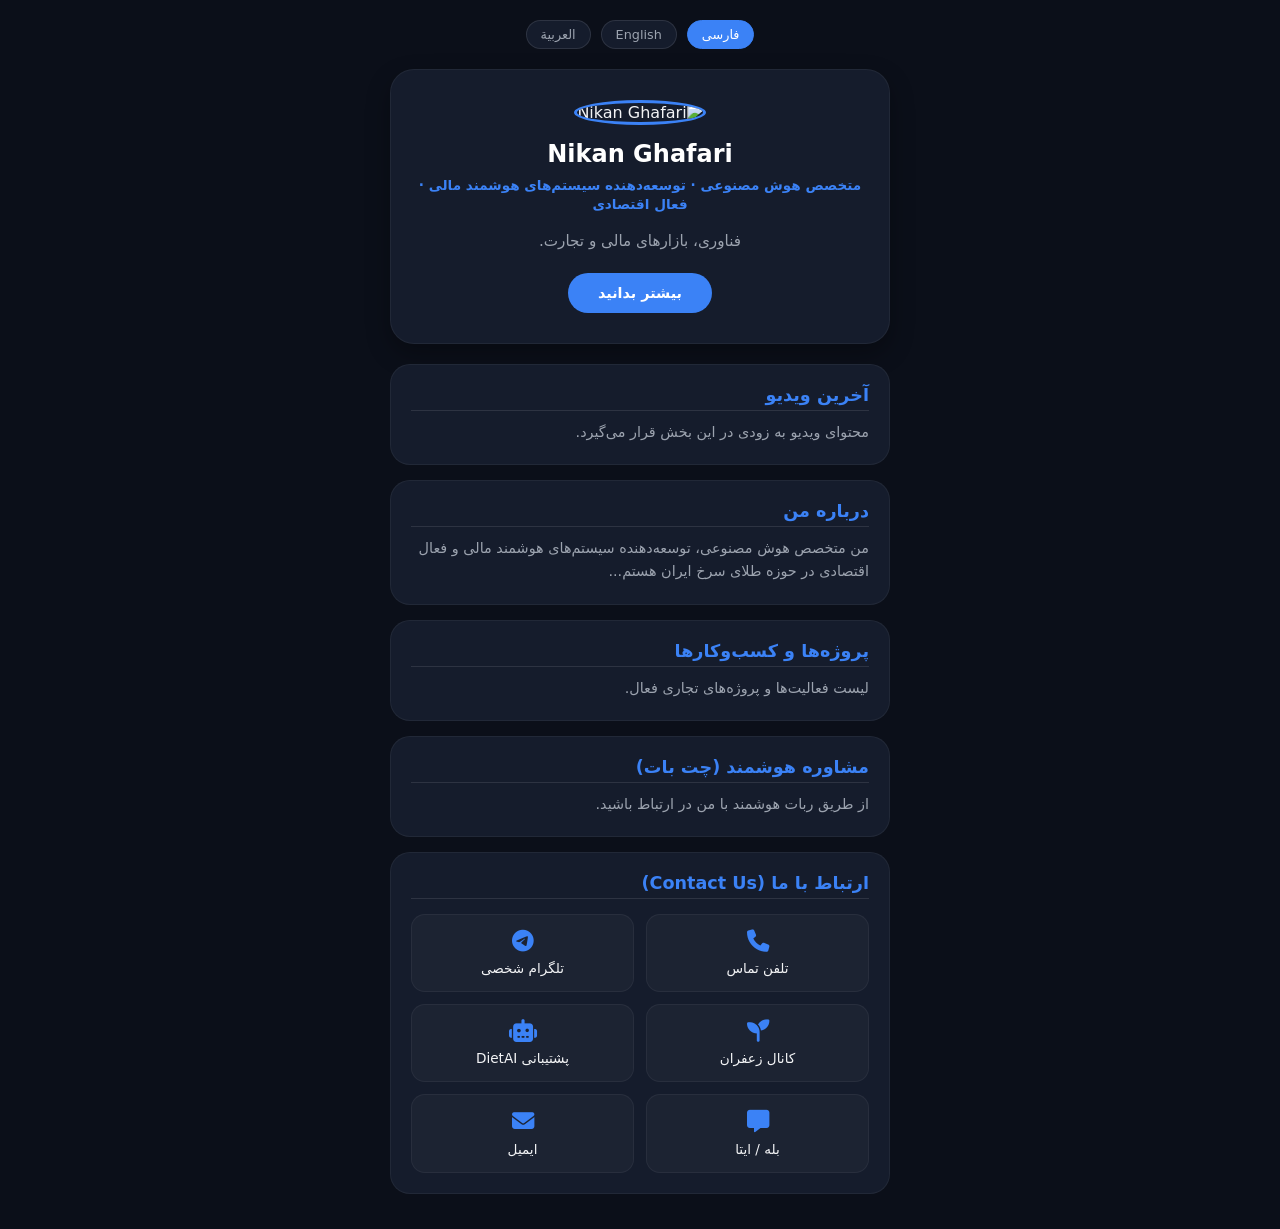
==== commit 3417be3a: "Update index.html" ====
--- a/index.html
+++ b/index.html
@@ -1,375 +1,166 @@
 <!DOCTYPE html>
 <html lang="fa" dir="rtl">
 <head>
-  <meta charset="UTF-8" />
-  <meta name="viewport" content="width=device-width, initial-scale=1.0"/>
-  <title>Nikan Ghafari</title>
-  <link rel="stylesheet" href="style.css"/>
-  <link href="https://fonts.googleapis.com/css2?family=Playfair+Display:wght@400;700;900&family=Inter:wght@300;400;500;600&family=Vazirmatn:wght@300;400;500;700&display=swap" rel="stylesheet"/>
-  <link rel="stylesheet" href="https://cdnjs.cloudflare.com/ajax/libs/font-awesome/6.5.0/css/all.min.css"/>
-  <style>
-    /* استایل‌های بهینه‌سازی شده برای بخش ۶ کارتی ارتباط با ما و آیکون‌های محلی */
-    .contact-grid-6 {
-      display: grid;
-      grid-template-columns: repeat(3, 1fr);
-      gap: 20px;
-      margin-top: 30px;
+    <meta charset="UTF-8">
+    <meta name="viewport" content="width=device-width, initial-scale=1.0">
+    <title>Nikan Ghafari</title>
+    <link rel="stylesheet" href="https://cdnjs.cloudflare.com/ajax/libs/font-awesome/6.4.0/css/all.min.css">
+    <style>
+        :root { --bg: #0b0f19; --card-bg: #151c2c; --text: #f3f4f6; --text-muted: #9ca3af; --accent: #3b82f6; }
+        * { box-sizing: border-box; margin: 0; padding: 0; font-family: system-ui, -apple-system, sans-serif; }
+        body { background: var(--bg); color: var(--text); padding: 20px; min-height: 100vh; display: flex; flex-direction: column; align-items: center; justify-content: center; }
+        .container { width: 100%; max-width: 500px; text-align: center; }
+        .profile-card { background: var(--card-bg); padding: 30px 20px; border-radius: 24px; box-shadow: 0 10px 25px rgba(0,0,0,0.3); border: 1px solid rgba(255,255,255,0.05); margin-bottom: 20px; }
+        .avatar { width: 110px; height: 110px; border-radius: 50%; border: 3px solid var(--accent); margin-bottom: 15px; object-fit: cover; }
+        h1 { font-size: 1.5rem; margin-bottom: 8px; color: #fff; }
+        .eyebrow { font-size: 0.85rem; color: var(--accent); margin-bottom: 15px; font-weight: 600; line-height: 1.4; }
+        .tagline { font-size: 0.95rem; color: var(--text-muted); line-height: 1.6; margin-bottom: 20px; }
+        .btn-cta { display: inline-block; background: var(--accent); color: #fff; padding: 12px 30px; border-radius: 50px; text-decoration: none; font-weight: bold; font-size: 0.9rem; transition: transform 0.2s; }
+        .btn-cta:hover { transform: scale(1.05); }
+        .section-card { background: var(--card-bg); padding: 20px; border-radius: 20px; border: 1px solid rgba(255,255,255,0.05); margin-bottom: 15px; text-align: right; display: none; }
+        .section-card h3 { font-size: 1.1rem; margin-bottom: 10px; color: var(--accent); border-bottom: 1px solid rgba(255,255,255,0.1); padding-bottom: 5px; }
+        .section-card p { font-size: 0.9rem; color: var(--text-muted); line-height: 1.6; }
+        .links-grid { display: grid; grid-template-columns: repeat(2, 1fr); gap: 12px; margin-top: 15px; }
+        .link-item { background: rgba(255,255,255,0.03); border: 1px solid rgba(255,255,255,0.05); border-radius: 14px; padding: 15px; text-decoration: none; color: var(--text); display: flex; flex-direction: column; align-items: center; justify-content: center; gap: 8px; font-size: 0.85rem; font-weight: 500; transition: background 0.2s; }
+        .link-item:hover { background: rgba(3b, 130, 246, 0.1); border-color: var(--accent); }
+        .link-item i { font-size: 1.4rem; color: var(--accent); }
+        .lang-switch { display: flex; justify-content: center; gap: 10px; margin-bottom: 20px; }
+        .lang-btn { background: var(--card-bg); border: 1px solid rgba(255,255,255,0.1); color: var(--text-muted); padding: 6px 14px; border-radius: 50px; cursor: pointer; font-size: 0.8rem; }
+        .lang-btn.active { background: var(--accent); color: #fff; border-color: var(--accent); }
+    </style>
+</head>
+<body>
+
+<div class="container">
+    <!-- سوییچ زبان -->
+    <div class="lang-switch">
+        <button class="lang-btn active" onclick="changeLanguage('fa')">فارسی</button>
+        <button class="lang-btn" onclick="changeLanguage('en')">English</button>
+        <button class="lang-btn" onclick="changeLanguage('ar')">العربية</button>
+    </div>
+
+    <!-- کارت هیرو اصلی -->
+    <div class="profile-card">
+        <img src="https://via.placeholder.com/150" alt="Nikan Ghafari" class="avatar">
+        <h1>Nikan Ghafari</h1>
+        <div id="hero-eyebrow" class="eyebrow">در حال بارگذاری...</div>
+        <p id="hero-tagline" class="tagline">در حال بارگذاری...</p>
+        <a href="#contact-section" id="hero-cta" class="btn-cta">ارتباط با من</a>
+    </div>
+
+    <!-- سکشن ویدیو -->
+    <div id="video-section" class="section-card">
+        <h3 id="title-video">آخرین ویدیو</h3>
+        <p>محتوای ویدیو به زودی در این بخش قرار می‌گیرد.</p>
+    </div>
+
+    <!-- سکشن درباره من -->
+    <div id="about-section" class="section-card">
+        <h3 id="title-about">درباره من</h3>
+        <p id="about-body">در حال بارگذاری...</p>
+    </div>
+
+    <!-- سکشن پروژه‌ها -->
+    <div id="ventures-section" class="section-card">
+        <h3 id="title-ventures">پروژه‌ها و کسب‌وکارها</h3>
+        <p>لیست فعالیت‌ها و پروژه‌های تجاری فعال.</p>
+    </div>
+
+    <!-- سکشن ربات چت -->
+    <div id="chat-section" class="section-card">
+        <h3 id="title-chat">مشاوره هوشمند (چت بات)</h3>
+        <p>از طریق ربات هوشمند با من در ارتباط باشید.</p>
+    </div>
+
+    <!-- سکشن تماس با ما در انتهای صفحه -->
+    <div id="contact-section" class="section-card">
+        <h3 id="title-contact">ارتباط با من (Contact Us)</h3>
+        <div class="links-grid">
+            <a href="#" id="link-phone" class="link-item"><i class="fa-solid fa-phone"></i><span>تلفن تماس</span></a>
+            <a href="#" id="link-telegram" class="link-item"><i class="fa-brands fa-telegram"></i><span>تلگرام شخصی</span></a>
+            <a href="#" id="link-saffron" class="link-item"><i class="fa-solid fa-seedling"></i><span>کانال زعفران</span></a>
+            <a href="#" id="link-dietai" class="link-item"><i class="fa-solid fa-robot"></i><span>پشتیبانی DietAI</span></a>
+            <a href="#" id="link-eitaa" class="link-item"><i class="fa-solid fa-message"></i><span>بله / ایتا</span></a>
+            <a href="#" id="link-gmail" class="link-item"><i class="fa-solid fa-envelope"></i><span>ایمیل</span></a>
+        </div>
+    </div>
+</div>
+
+<script>
+// عناوین ثابت برای تغییر زبان منوها و سکشن‌ها
+const UI_LABELS = {
+    fa: { video: "آخرین ویدیو", about: "درباره من", ventures: "پروژه‌ها و کسب‌وکارها", chat: "مشاوره هوشمند (چت بات)", contact: "ارتباط با ما (Contact Us)" },
+    en: { video: "Latest Video", about: "About Me", ventures: "Projects & Ventures", chat: "AI Smart Chat", contact: "Contact Us" },
+    ar: { video: "آخر فيديو", about: "عني", ventures: "المشاريع والأعمال", chat: "مستشار الذكاء الاصطناعي", contact: "اتصل بنا (Contact Us)" }
+};
+
+async function applySiteData(lang) {
+    try {
+        // لود آنلاین دیتا و هک کش مرورگر جهت دریافت آنی تغییرات پنل
+        const response = await fetch('data.json?v=' + new Date().getTime());
+        const data = await response.json();
+        
+        // جایگذاری متون هیرو
+        document.getElementById('hero-eyebrow').textContent = data.hero[lang].eyebrow;
+        document.getElementById('hero-tagline').textContent = data.hero[lang].tagline;
+        document.getElementById('hero-cta').textContent = data.hero[lang].cta;
+        
+        // جایگذاری متن درباره من
+        document.getElementById('about-body').textContent = data.about[lang].body;
+        
+        // بروزرسانی عناوین بخش‌ها متناسب با زبان
+        document.getElementById('title-video').textContent = UI_LABELS[lang].video;
+        document.getElementById('title-about').textContent = UI_LABELS[lang].about;
+        document.getElementById('title-ventures').textContent = UI_LABELS[lang].ventures;
+        document.getElementById('title-chat').textContent = UI_LABELS[lang].chat;
+        document.getElementById('title-contact').textContent = UI_LABELS[lang].contact;
+        
+        // تنظیم لینک‌های ۶ کارت بخش ارتباط با ما
+        document.getElementById('link-phone').href = "tel:" + data.contact.phone;
+        document.getElementById('link-telegram').href = "https://t.me/" + data.contact.personal_telegram.replace('@', '');
+        document.getElementById('link-saffron').href = "https://t.me/" + data.contact.saffron_channel;
+        document.getElementById('link-dietai').href = "https://t.me/" + data.contact.dietai_support.replace('@', '');
+        document.getElementById('link-eitaa').href = "https://eitaa.com/" + data.contact.bale_eitaa; // یا لینک ایتا/بله دلخواه
+        document.getElementById('link-gmail').href = "mailto:" + data.contact.gmail;
+        
+        // نمایش یا مخفی کردن سکشن‌ها بر اساس پنل مدیریت
+        document.getElementById('video-section').style.display = data.visibility.video ? 'block' : 'none';
+        document.getElementById('about-section').style.display = data.visibility.about ? 'block' : 'none';
+        document.getElementById('ventures-section').style.display = data.visibility.ventures ? 'block' : 'none';
+        document.getElementById('chat-section').style.display = data.visibility.chat ? 'block' : 'none';
+        document.getElementById('contact-section').style.display = data.visibility.contact ? 'block' : 'none';
+
+    } catch (error) {
+        console.error("خطا در بارگذاری اطلاعات:", error);
     }
-    @media (max-width: 992px) {
-      .contact-grid-6 {
-        grid-template-columns: repeat(2, 1fr);
-      }
-    }
-    @media (max-width: 600px) {
-      .contact-grid-6 {
-        grid-template-columns: 1fr;
-      }
-    }
-    .c-card-fixed {
-      min-height: 110px;
-      display: flex;
-      flex-direction: column;
-      justify-content: center;
-      align-items: center;
-      text-align: center;
-      border-radius: 12px;
-      padding: 15px;
-      background: var(--card-bg, #fdfdfd);
-      border: 1px solid var(--border-color, #eaeaea);
-      text-decoration: none;
-      color: inherit;
-      transition: transform 0.2s, box-shadow 0.2s;
-      box-sizing: border-box;
-    }
-    .c-card-fixed:hover {
-      transform: translateY(-3px);
-      box-shadow: 0 8px 20px rgba(0,0,0,0.05);
-    }
-    .c-icon-gold {
-      color: #bfa15f !important;
-      font-size: 24px;
-      margin-bottom: 8px;
-    }
-    /* استایل اختصاصی برای آیکون‌های متنی SVG پلتفرم‌های ایرانی جهت هماهنگی با فونت‌أوسام */
-    .svg-icon-gold {
-      width: 24px;
-      height: 24px;
-      fill: #bfa15f;
-      margin-bottom: 8px;
-    }
-    .svg-icon-inline {
-      width: 14px;
-      height: 14px;
-      fill: currentColor;
-      display: inline-block;
-      vertical-align: middle;
-    }
-    .c-label-gold {
-      font-size: 14px;
-      font-weight: 600;
-      color: #bfa15f;
-      margin-bottom: 4px;
-    }
-    .c-val-text {
-      font-size: 13px;
-      opacity: 0.8;
-      font-family: 'Inter', 'Vazirmatn', sans-serif;
-    }
-    .c-multi-row {
-      display: flex;
-      gap: 15px;
-      margin-top: 8px;
-    }
-    .c-sub-link {
-      text-decoration: none;
-      color: inherit;
-      font-size: 13px;
-      display: inline-flex;
-      align-items: center;
-      gap: 6px;
-      padding: 4px 8px;
-      border-radius: 6px;
-      background: rgba(191, 161, 95, 0.08);
-      transition: background 0.2s;
-    }
-    .c-sub-link:hover {
-      background: rgba(191, 161, 95, 0.15);
-    }
-    html[dir="rtl"] .ltr-fix {
-      direction: ltr !important;
-    }
-    html[dir="ltr"] .ltr-fix {
-      direction: ltr !important;
-    }
-  </style>
-</head>
-<body class="auto-dark">
+}
 
-<header id="header">
-  <div class="header-inner">
-    <div class="logo">Nikan Ghafari</div>
-    <div class="header-actions">
-      <button class="lang-btn" id="langBtn" title="Language">
-        <span class="lang-label">FA</span>
-        <i class="fa fa-globe"></i>
-      </button>
-      <div class="lang-dropdown" id="langDropdown">
-        <button onclick="setLang('en')">English</button>
-        <button onclick="setLang('fa')">فارسی</button>
-        <button onclick="setLang('ar')">العربية</button>
-      </div>
-      <button class="theme-btn" id="themeBtn" title="Toggle theme">
-        <i class="fa fa-moon" id="themeIcon"></i>
-      </button>
-      <button class="hamburger" id="hamburger" aria-label="Menu">
-        <span></span><span></span><span></span>
-      </button>
-    </div>
-  </div>
-</header>
+function changeLanguage(lang) {
+    localStorage.setItem('site_lang', lang);
+    document.documentElement.dir = (lang === 'en') ? 'ltr' : 'rtl';
+    document.documentElement.lang = lang;
+    
+    // فعال کردن گرافیکی دکمه زبان انتخاب شده
+    document.querySelectorAll('.lang-btn').forEach(btn => btn.classList.remove('active'));
+    event.target.classList.add('active');
+    
+    applySiteData(lang);
+}
 
-<div class="nav-overlay" id="navOverlay"></div>
-<nav class="nav-drawer" id="navDrawer">
-  <button class="nav-close" id="navClose"><i class="fa fa-times"></i></button>
-  <ul>
-    <li><a href="#about" class="nav-link" data-i18n="nav_about">درباره من</a></li>
-    <li><a href="#ventures" class="nav-link" data-i18n="nav_ventures">فعالیت‌های من</a></li>
-    <li><a href="#chat" class="nav-link" data-i18n="nav_chat">چت آنلاین</a></li>
-    <li><a href="#contact" class="nav-link" data-i18n="nav_contact">ارتباط با ما</a></li>
-  </ul>
-</nav>
-
-<section id="hero">
-  <div class="hero-bg">
-    <div class="hero-particles" id="heroParticles"></div>
-  </div>
-  <div class="hero-content">
-    <p class="hero-eyebrow" data-i18n="hero_eyebrow">متخصص هوش مصنوعی · توسعه‌دهنده سیستم‌های هوشمند مالی · فعال اقتصادی</p>
-    <h1 class="hero-name">Nikan Ghafari</h1>
-    <p class="hero-tagline" data-i18n="hero_tagline">فناوری، بازارهای مالی و تجارت.</p>
-    <a href="#about" class="hero-cta" data-i18n="hero_cta">بیشتر بدانید</a>
-  </div>
-  <div class="hero-scroll-hint">
-    <span></span>
-  </div>
-</section>
-
-<section id="video-section">
-  <div class="video-wrapper">
-    <div class="video-placeholder" id="videoPlaceholder">
-      <div class="video-upload-msg">
-        <i class="fa fa-play-circle"></i>
-        <p data-i18n="video_placeholder">داستان من — به زودی</p>
-      </div>
-    </div>
-    <video id="mainVideo" muted playsinline style="display:none;">
-      <source src="" type="video/mp4"/>
-    </video>
-    <div class="video-controls" id="videoControls" style="display:none;">
-      <button class="sound-btn" id="soundBtn">
-        <i class="fa fa-volume-mute" id="soundIcon"></i>
-        <span data-i18n="unmute">برای صدا لمس کنید</span>
-      </button>
-    </div>
-  </div>
-</section>
-
-<section id="about">
-  <div class="container">
-    <div class="about-grid">
-      <div class="about-text">
-        <h2 class="section-title" data-i18n="about_title">درباره من</h2>
-        <p class="about-body" data-i18n="about_body">من متخصص هوش مصنوعی، توسعه‌دهنده سیستم‌های هوشمند مالی و فعال اقتصادی در حوزه طلای سرخ ایران هستم. محور اصلی فعالیت‌هایم بر طراحی ابزارهای مبتنی بر هوش مصنوعی، ساخت ایجنت‌های نوین، معامله‌گری در بازارهای مالی و همچنین تأمین و عرضه زعفران درجه‌یک قائنات استوار است.</p>
-      </div>
-      <div class="about-image-wrap">
-        <div class="about-image-placeholder">
-          <i class="fa fa-user"></i>
-        </div>
-      </div>
-    </div>
-  </div>
-</section>
-
-<section id="ventures">
-  <div class="container">
-    <h2 class="section-title" data-i18n="ventures_title">فعالیت‌های من</h2>
-    <div class="ventures-grid" id="venturesGrid">
-
-      <!-- کارت زعفران بخش فعالیت‌ها با لوگوی واقعی روبیکا -->
-      <div class="venture-card" data-venture="saffron">
-        <div class="venture-image-wrap">
-          <div class="venture-img-placeholder saffron-bg">
-            <i class="fa fa-seedling"></i>
-          </div>
-        </div>
-        <div class="venture-content">
-          <div class="venture-tag" data-i18n="tag_saffron">عرضه درجه یک</div>
-          <h3 class="venture-name">Saffron</h3>
-          <p class="venture-desc" data-i18n="desc_saffron">عرضه‌کننده زعفران درجه یک با بالاترین کیفیت، قدرت رنگدهی بسیار بالا همراه با برگه آزمایشگاه.</p>
-          <div class="venture-links">
-            <a href="https://t.me/ghafari_saffron" target="_blank" class="vlink"><i class="fab fa-telegram"></i> Telegram</a>
-            <a href="https://rubika.ir/ghafari_saffron" target="_blank" class="vlink">
-              <svg class="svg-icon-inline" viewBox="0 0 512 512"><path d="M256 41.6c118.4 0 214.4 96 214.4 214.4s-96 214.4-214.4 214.4S41.6 374.4 41.6 256 137.6 41.6 256 41.6m0-41.6C114.6 0 0 114.6 0 256s114.6 256 256 256 256-114.6 256-256S397.4 0 256 0zm-45.7 342.9c-12.6 0-22.9-10.3-22.9-22.9V217.1c0-12.6 10.3-22.9 22.9-22.9h68.6c25.3 0 45.7 20.4 45.7 45.7v34.3c0 25.3-20.4 45.7-45.7 45.7h-45.7v22.9h-22.9zm22.9-68.6h45.7c12.6 0 22.9-10.3 22.9-22.9v-11.4c0-12.6-10.3-22.9-22.9-22.9h-45.7v57.2z"/></svg> Rubika
-            </a>
-          </div>
-        </div>
-      </div>
-
-      <div class="venture-card" data-venture="dietai">
-        <div class="venture-image-wrap">
-          <div class="venture-img-placeholder dietai-bg">
-            <i class="fa fa-brain"></i>
-          </div>
-        </div>
-        <div class="venture-content">
-          <div class="venture-tag" data-i18n="tag_dietai">ابزار هوش مصنوعی</div>
-          <h3 class="venture-name">DietAI</h3>
-          <p class="venture-desc" data-i18n="desc_dietai">توسعه‌دهنده ابزار هوش مصنوعی برنامه‌ریزی رژیم و تغذیه. راهنمایی هوشمند، شخصی‌سازی شده و مبتنی بر علم.</p>
-          <div class="venture-links">
-            <a href="https://t.me/mrgh_link" target="_blank" class="vlink"><i class="fab fa-telegram"></i> @mrgh_link</a>
-            <a href="https://t.me/RezhimPlusBot" target="_blank" class="vlink"><i class="fab fa-telegram"></i> <span data-i18n="bot_label">ربات تلگرام ابزار</span></a>
-          </div>
-        </div>
-      </div>
-
-      <div class="venture-card" data-venture="market">
-        <div class="venture-image-wrap">
-          <div class="venture-img-placeholder market-bg">
-            <i class="fa fa-chart-line"></i>
-          </div>
-        </div>
-        <div class="venture-content">
-          <div class="venture-tag" data-i18n="tag_trading">معامله‌گری</div>
-          <h3 class="venture-name">Market Edge</h3>
-          <p class="venture-desc" data-i18n="desc_trading">معامله‌گر حرفه‌ای بازارهای مالی با نگاهی تیزبین به فرصت‌ها، مدیریت ریسک و موقعیت‌یابی استراتژیک.</p>
-          <div class="venture-links">
-            <a href="https://t.me/NikanGhafari" target="_blank" class="vlink"><i class="fab fa-telegram"></i> @NikanGhafari</a>
-          </div>
-        </div>
-      </div>
-
-      <div class="venture-card" data-venture="ai">
-        <div class="venture-image-wrap">
-          <div class="venture-img-placeholder ai-bg">
-            <i class="fa fa-microchip"></i>
-          </div>
-        </div>
-        <div class="venture-content">
-          <div class="venture-tag" data-i18n="tag_ai_spec">متخصص هوش مصنوعی</div>
-          <h3 class="venture-name">AI Specialist</h3>
-          <p class="venture-desc" data-i18n="desc_ai_spec">کارشناس هوش مصنوعی فعال در پیشتازان نوآوری. ساخت و پیاده‌سازی سیستم‌های هوشمند.</p>
-          <div class="venture-links">
-            <a href="https://t.me/NikanGhafari" target="_blank" class="vlink"><i class="fab fa-telegram"></i> @NikanGhafari</a>
-          </div>
-        </div>
-      </div>
-
-    </div>
-  </div>
-</section>
-
-<section id="chat">
-  <div class="container">
-    <h2 class="section-title" data-i18n="chat_title">چت آنلاین</h2>
-    <div class="chat-box">
-      <div class="chat-messages" id="chatMessages">
-        <div class="chat-msg system">
-          <span data-i18n="chat_welcome">👋 خوش آمدید! لطفاً نام خود را وارد کنید.</span>
-        </div>
-      </div>
-      <div class="chat-name-prompt" id="chatNamePrompt">
-        <input type="text" id="chatNameInput" placeholder="نام شما..." data-i18n-placeholder="name_placeholder" maxlength="30"/>
-        <button onclick="startChat()" data-i18n="start_chat">شروع چت</button>
-      </div>
-      <div class="chat-input-area" id="chatInputArea" style="display:none;">
-        <div class="chat-media-preview" id="mediaPreview"></div>
-        <div class="chat-toolbar">
-          <label class="media-btn" title="Attach file">
-            <i class="fa fa-paperclip"></i>
-            <input type="file" id="mediaInput" accept="image/*,video/*" style="display:none;" onchange="previewMedia(event)"/>
-          </label>
-          <input type="text" id="chatInput" placeholder="پیام خود را بنویسید..." data-i18n-placeholder="msg_placeholder" onkeydown="if(event.key==='Enter')sendMessage()"/>
-          <button class="send-btn" onclick="sendMessage()"><i class="fa fa-paper-plane"></i></button>
-        </div>
-      </div>
-    </div>
-  </div>
-</section>
-
-<!-- بخش ۶ کارتی نهایی ارتباط با ما همراه با آیکون‌های واقعی بله، ایتا و روبیکا -->
-<section id="contact">
-  <div class="container">
-    <h2 class="section-title" data-i18n="nav_contact">ارتباط با ما</h2>
-    <div class="contact-grid-6">
-      
-      <!-- ۱. کارت تماس و واتساپ (با آیکون هماهنگ تلفن) -->
-      <a href="tel:+989378223550" class="c-card-fixed">
-        <i class="fa fa-phone c-icon-gold"></i>
-        <span class="c-label-gold" data-i18n="c_call_wh">تماس و واتساپ</span>
-        <span class="c-val-text ltr-fix">+98 937 822 3550</span>
-      </a>
-      
-      <!-- ۲. کارت مدیریت تلگرام -->
-      <a href="https://t.me/NikanGhafari" target="_blank" class="c-card-fixed">
-        <i class="fab fa-telegram c-icon-gold"></i>
-        <span class="c-label-gold" data-i18n="c_mgmt">مدیریت</span>
-        <span class="c-val-text ltr-fix">@NikanGhafari</span>
-      </a>
-
-      <!-- ۳. کارت زعفران (شامل آیکون واقعی رسمی روبیکا) -->
-      <div class="c-card-fixed">
-        <i class="fa fa-seedling c-icon-gold"></i>
-        <span class="c-label-gold" data-i18n="c_saffron">زعفران</span>
-        <div class="c-multi-row">
-          <a href="https://t.me/ghafari_saffron" target="_blank" class="c-sub-link">
-            <i class="fab fa-telegram"></i> <span data-i18n="telegram_label">تلگرام</span>
-          </a>
-          <a href="https://rubika.ir/ghafari_saffron" target="_blank" class="c-sub-link">
-            <svg class="svg-icon-inline" viewBox="0 0 512 512"><path d="M256 41.6c118.4 0 214.4 96 214.4 214.4s-96 214.4-214.4 214.4S41.6 374.4 41.6 256 137.6 41.6 256 41.6m0-41.6C114.6 0 0 114.6 0 256s114.6 256 256 256 256-114.6 256-256S397.4 0 256 0zm-45.7 342.9c-12.6 0-22.9-10.3-22.9-22.9V217.1c0-12.6 10.3-22.9 22.9-22.9h68.6c25.3 0 45.7 20.4 45.7 45.7v34.3c0 25.3-20.4 45.7-45.7 45.7h-45.7v22.9h-22.9zm22.9-68.6h45.7c12.6 0 22.9-10.3 22.9-22.9v-11.4c0-12.6-10.3-22.9-22.9-22.9h-45.7v57.2z"/></svg> <span data-i18n="rubika_label">روبیکا</span>
-          </a>
-        </div>
-      </div>
-      
-      <!-- ۴. کارت پشتیبانی ابزار رژیم غذایی -->
-      <a href="https://t.me/mrgh_link" target="_blank" class="c-card-fixed">
-        <i class="fa fa-brain c-icon-gold"></i>
-        <span class="c-label-gold" data-i18n="c_diet_support">پشتیبانی ابزار رژیم غذایی</span>
-        <span class="c-val-text ltr-fix">@mrgh_link</span>
-      </a>
-
-      <!-- ۵. کارت پشتیبان بله و ایتا (شامل لوگوهای SVG رسمی و واقعی بله و ایتا) -->
-      <div class="c-card-fixed">
-        <i class="fa fa-comments c-icon-gold"></i>
-        <span class="c-label-gold" data-i18n="c_bale_eitaa">پشتیبان بله و ایتا</span>
-        <div class="c-multi-row">
-          <a href="https://ble.ir/ghafari_saffron" target="_blank" class="c-sub-link">
-            <!-- لوگوی واقعی بله -->
-            <svg class="svg-icon-inline" viewBox="0 0 24 24"><path d="M12 2C6.477 2 2 6.477 2 12c0 1.89.525 3.66 1.434 5.176L2.05 21.415a.5.5 0 0 0 .614.613l4.238-1.385A9.954 9.954 0 0 0 12 22c5.523 0 10-4.477 10-10S17.523 2 12 2zm3.62 13.142c-.51.782-1.285 1.344-2.182 1.583a4.276 4.276 0 0 1-2.185-.015c-.89-.25-1.656-.82-2.155-1.61a4.84 4.84 0 0 1-.643-2.392c.01-.87.27-1.684.736-2.373.476-.704 1.173-1.22 1.977-1.46a3.951 3.951 0 0 1 2.214.022c.792.25 1.478.78 1.938 1.492.454.7.7 1.523.7 2.383a4.93 4.93 0 0 1-.62 2.37z"/></svg> <span data-i18n="bale_label">بله</span>
-          </a>
-          <a href="https://eitaa.com/ghafari_saffron" target="_blank" class="c-sub-link">
-            <!-- لوگوی واقعی ایتا -->
-            <svg class="svg-icon-inline" viewBox="0 0 30 30"><path d="M15 0C6.716 0 0 6.716 0 15s6.716 15 15 15 15-6.716 15-15S23.284 0 15 0zm6.98 19.31c-.34 1.91-2.26 3.42-4.52 3.51-2.54.1-5.18-.94-6.44-2.91-.71-1.11-.93-2.56-.93-3.86 0-1.78.47-3.41 1.6-4.68 1.44-1.62 3.86-2.18 5.92-1.74 2.12.45 3.73 2.16 4.14 4.29.23 1.21.1 2.49-.57 3.53-.45.7-1.19 1.17-2.02 1.25-.92.09-1.84-.33-2.15-1.18-.08-.22-.12-.46-.11-.69.04-.95.73-1.75 1.63-1.99.37-.1.77-.09 1.14.02.16.05.3.16.33.33.04.22-.11.42-.32.46-.26.05-.53.04-.79-.02-.5-.12-.96.22-1.04.73-.09.6-.01 1.22.25 1.76.32.66 1.12.92 1.77.58.54-.28.84-.87.94-1.46.22-1.35-.18-2.77-1.09-3.76-1.13-1.23-3.03-1.52-4.48-.75-1.38.73-2.19 2.25-2.22 3.81-.03 1.54.73 3.06 2.05 3.83 1.24.72 2.87.67 4.05-.12.16-.11.38-.07.49.09.11.16.07.38-.09.49z"/></svg> <span data-i18n="eitaa_label">ایتا</span>
-          </a>
-        </div>
-      </div>
-
-      <!-- ۶. کارت جیمیل -->
-      <a href="mailto:nikanghafaricom@gmail.com" class="c-card-fixed">
-        <i class="far fa-envelope c-icon-gold"></i>
-        <span class="c-label-gold" data-i18n="c_gmail">جیمیل</span>
-        <span class="c-val-text ltr-fix">nikanghafaricom@gmail.com</span>
-      </a>
-      
-    </div>
-  </div>
-</section>
-
-<footer style="display: flex; justify-content: space-between; align-items: center; flex-wrap: wrap; padding: 20px; gap: 15px; margin-top: 40px; border-top: 1px solid var(--border-color, #eaeaea);">
-  <p>© 2026 Nikan Ghafari. <span data-i18n="footer_rights">تمامی حقوق محفوظ است.</span></p>
-</footer>
-
-<script src="i18n.js"></script>
-<script src="chat.js"></script>
-<script src="main.js"></script>
+// لود اولیه سایت
+document.addEventListener('DOMContentLoaded', () => {
+    let currentLang = localStorage.getItem('site_lang') || 'fa';
+    document.documentElement.dir = (currentLang === 'en') ? 'ltr' : 'rtl';
+    document.documentElement.lang = currentLang;
+    
+    // هماهنگ کردن دکمه فعال سوییچ زبان در بدو ورود
+    document.querySelectorAll('.lang-btn').forEach(btn => {
+        if(btn.getAttribute('onclick').includes(currentLang)) btn.classList.add('active');
+        else btn.classList.remove('active');
+    });
+    
+    applySiteData(currentLang);
+});
+</script>
 </body>
 </html>
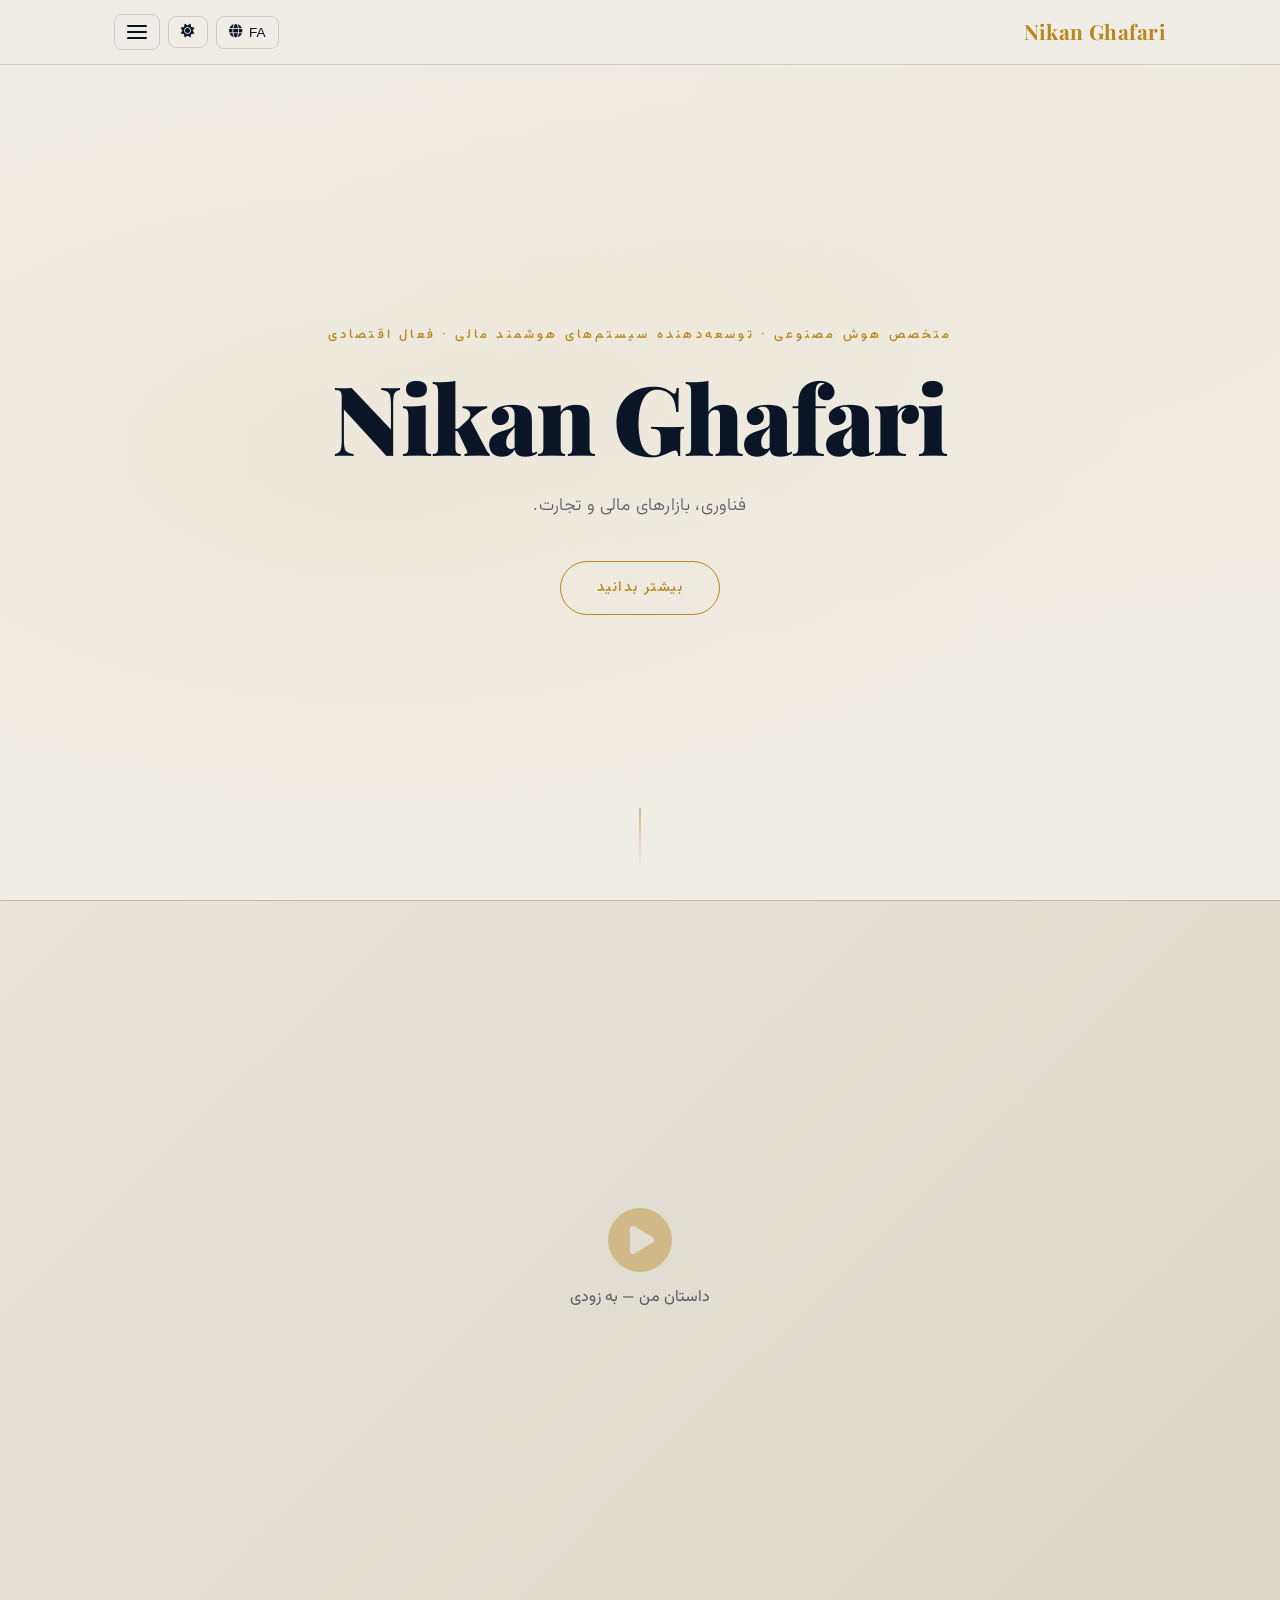
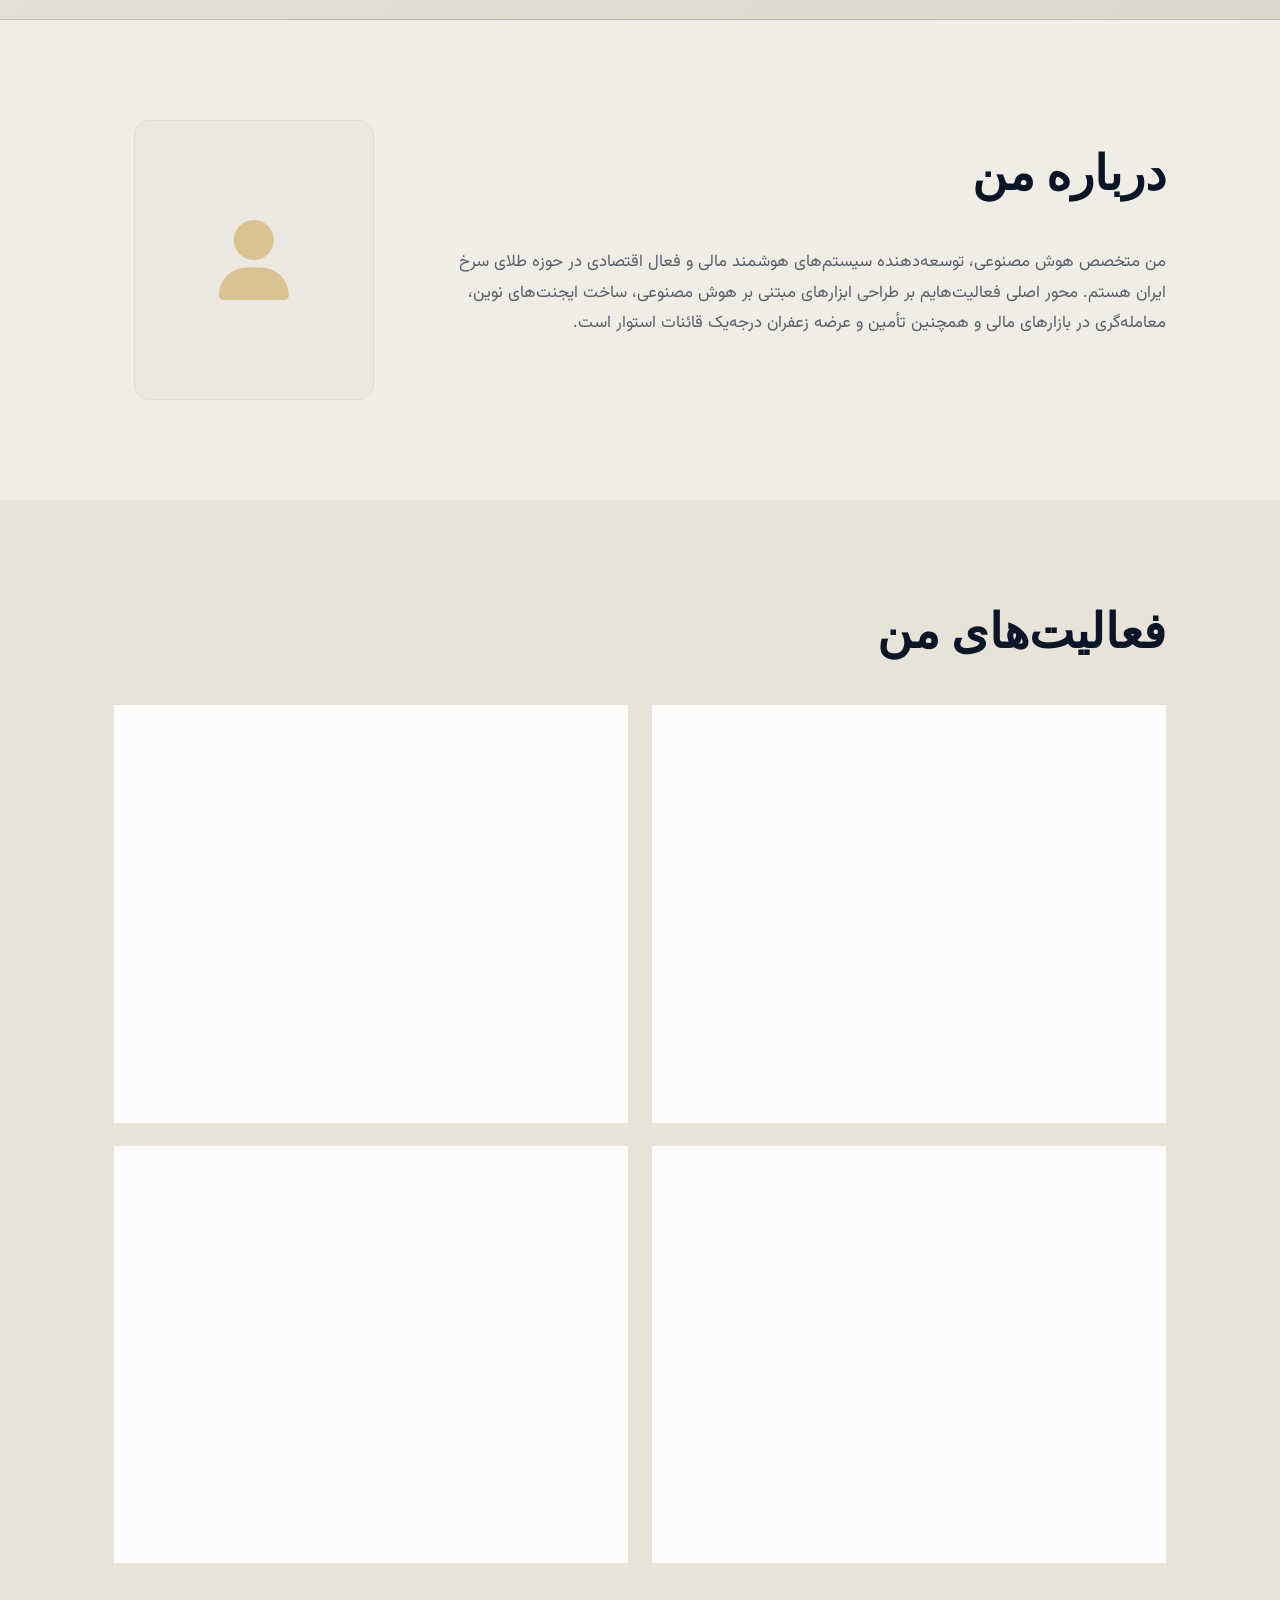
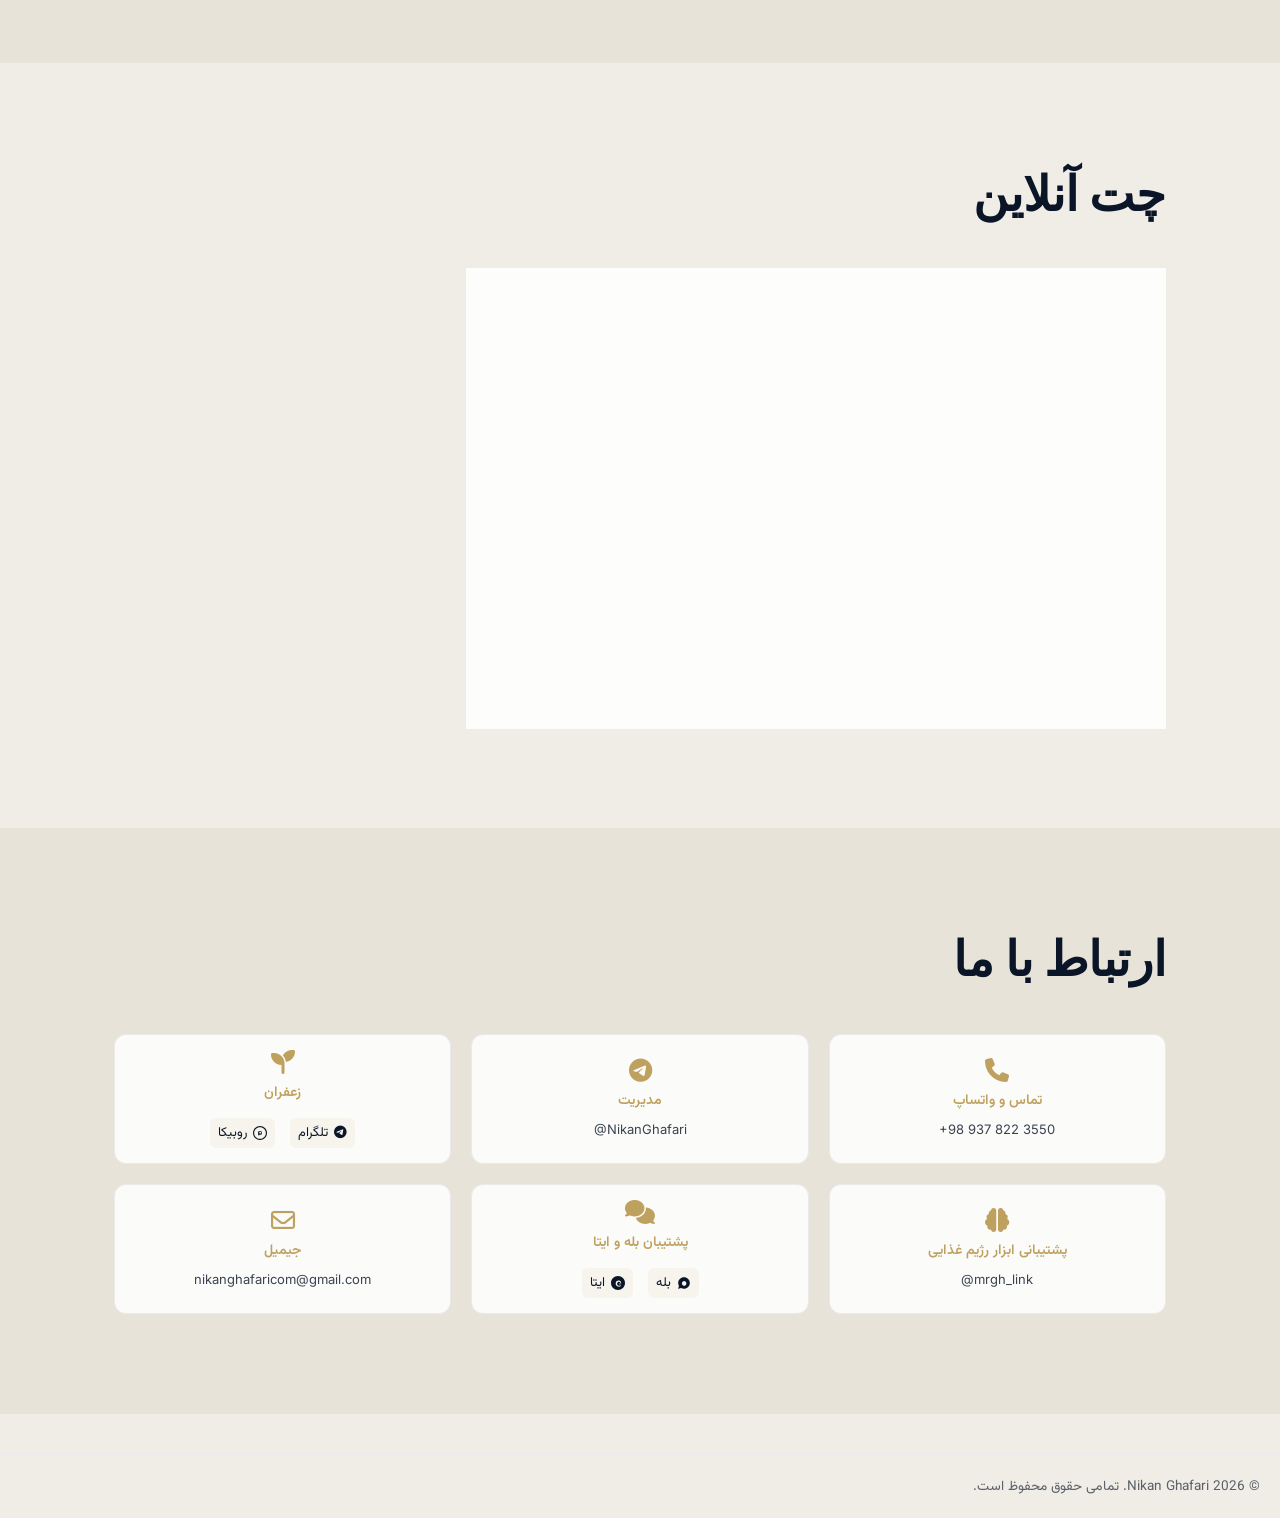
==== commit b679bce0: "Update index.html" ====
--- a/index.html
+++ b/index.html
@@ -1,166 +1,375 @@
 <!DOCTYPE html>
 <html lang="fa" dir="rtl">
 <head>
-    <meta charset="UTF-8">
-    <meta name="viewport" content="width=device-width, initial-scale=1.0">
-    <title>Nikan Ghafari</title>
-    <link rel="stylesheet" href="https://cdnjs.cloudflare.com/ajax/libs/font-awesome/6.4.0/css/all.min.css">
-    <style>
-        :root { --bg: #0b0f19; --card-bg: #151c2c; --text: #f3f4f6; --text-muted: #9ca3af; --accent: #3b82f6; }
-        * { box-sizing: border-box; margin: 0; padding: 0; font-family: system-ui, -apple-system, sans-serif; }
-        body { background: var(--bg); color: var(--text); padding: 20px; min-height: 100vh; display: flex; flex-direction: column; align-items: center; justify-content: center; }
-        .container { width: 100%; max-width: 500px; text-align: center; }
-        .profile-card { background: var(--card-bg); padding: 30px 20px; border-radius: 24px; box-shadow: 0 10px 25px rgba(0,0,0,0.3); border: 1px solid rgba(255,255,255,0.05); margin-bottom: 20px; }
-        .avatar { width: 110px; height: 110px; border-radius: 50%; border: 3px solid var(--accent); margin-bottom: 15px; object-fit: cover; }
-        h1 { font-size: 1.5rem; margin-bottom: 8px; color: #fff; }
-        .eyebrow { font-size: 0.85rem; color: var(--accent); margin-bottom: 15px; font-weight: 600; line-height: 1.4; }
-        .tagline { font-size: 0.95rem; color: var(--text-muted); line-height: 1.6; margin-bottom: 20px; }
-        .btn-cta { display: inline-block; background: var(--accent); color: #fff; padding: 12px 30px; border-radius: 50px; text-decoration: none; font-weight: bold; font-size: 0.9rem; transition: transform 0.2s; }
-        .btn-cta:hover { transform: scale(1.05); }
-        .section-card { background: var(--card-bg); padding: 20px; border-radius: 20px; border: 1px solid rgba(255,255,255,0.05); margin-bottom: 15px; text-align: right; display: none; }
-        .section-card h3 { font-size: 1.1rem; margin-bottom: 10px; color: var(--accent); border-bottom: 1px solid rgba(255,255,255,0.1); padding-bottom: 5px; }
-        .section-card p { font-size: 0.9rem; color: var(--text-muted); line-height: 1.6; }
-        .links-grid { display: grid; grid-template-columns: repeat(2, 1fr); gap: 12px; margin-top: 15px; }
-        .link-item { background: rgba(255,255,255,0.03); border: 1px solid rgba(255,255,255,0.05); border-radius: 14px; padding: 15px; text-decoration: none; color: var(--text); display: flex; flex-direction: column; align-items: center; justify-content: center; gap: 8px; font-size: 0.85rem; font-weight: 500; transition: background 0.2s; }
-        .link-item:hover { background: rgba(3b, 130, 246, 0.1); border-color: var(--accent); }
-        .link-item i { font-size: 1.4rem; color: var(--accent); }
-        .lang-switch { display: flex; justify-content: center; gap: 10px; margin-bottom: 20px; }
-        .lang-btn { background: var(--card-bg); border: 1px solid rgba(255,255,255,0.1); color: var(--text-muted); padding: 6px 14px; border-radius: 50px; cursor: pointer; font-size: 0.8rem; }
-        .lang-btn.active { background: var(--accent); color: #fff; border-color: var(--accent); }
-    </style>
+  <meta charset="UTF-8" />
+  <meta name="viewport" content="width=device-width, initial-scale=1.0"/>
+  <title>Nikan Ghafari</title>
+  <link rel="stylesheet" href="style.css"/>
+  <link href="https://fonts.googleapis.com/css2?family=Playfair+Display:wght@400;700;900&family=Inter:wght@300;400;500;600&family=Vazirmatn:wght@300;400;500;700&display=swap" rel="stylesheet"/>
+  <link rel="stylesheet" href="https://cdnjs.cloudflare.com/ajax/libs/font-awesome/6.5.0/css/all.min.css"/>
+  <style>
+    /* استایل‌های بهینه‌سازی شده برای بخش ۶ کارتی ارتباط با ما و آیکون‌های محلی */
+    .contact-grid-6 {
+      display: grid;
+      grid-template-columns: repeat(3, 1fr);
+      gap: 20px;
+      margin-top: 30px;
+    }
+    @media (max-width: 992px) {
+      .contact-grid-6 {
+        grid-template-columns: repeat(2, 1fr);
+      }
+    }
+    @media (max-width: 600px) {
+      .contact-grid-6 {
+        grid-template-columns: 1fr;
+      }
+    }
+    .c-card-fixed {
+      min-height: 110px;
+      display: flex;
+      flex-direction: column;
+      justify-content: center;
+      align-items: center;
+      text-align: center;
+      border-radius: 12px;
+      padding: 15px;
+      background: var(--card-bg, #fdfdfd);
+      border: 1px solid var(--border-color, #eaeaea);
+      text-decoration: none;
+      color: inherit;
+      transition: transform 0.2s, box-shadow 0.2s;
+      box-sizing: border-box;
+    }
+    .c-card-fixed:hover {
+      transform: translateY(-3px);
+      box-shadow: 0 8px 20px rgba(0,0,0,0.05);
+    }
+    .c-icon-gold {
+      color: #bfa15f !important;
+      font-size: 24px;
+      margin-bottom: 8px;
+    }
+    /* استایل اختصاصی برای آیکون‌های متنی SVG پلتفرم‌های ایرانی جهت هماهنگی با فونت‌أوسام */
+    .svg-icon-gold {
+      width: 24px;
+      height: 24px;
+      fill: #bfa15f;
+      margin-bottom: 8px;
+    }
+    .svg-icon-inline {
+      width: 14px;
+      height: 14px;
+      fill: currentColor;
+      display: inline-block;
+      vertical-align: middle;
+    }
+    .c-label-gold {
+      font-size: 14px;
+      font-weight: 600;
+      color: #bfa15f;
+      margin-bottom: 4px;
+    }
+    .c-val-text {
+      font-size: 13px;
+      opacity: 0.8;
+      font-family: 'Inter', 'Vazirmatn', sans-serif;
+    }
+    .c-multi-row {
+      display: flex;
+      gap: 15px;
+      margin-top: 8px;
+    }
+    .c-sub-link {
+      text-decoration: none;
+      color: inherit;
+      font-size: 13px;
+      display: inline-flex;
+      align-items: center;
+      gap: 6px;
+      padding: 4px 8px;
+      border-radius: 6px;
+      background: rgba(191, 161, 95, 0.08);
+      transition: background 0.2s;
+    }
+    .c-sub-link:hover {
+      background: rgba(191, 161, 95, 0.15);
+    }
+    html[dir="rtl"] .ltr-fix {
+      direction: ltr !important;
+    }
+    html[dir="ltr"] .ltr-fix {
+      direction: ltr !important;
+    }
+  </style>
 </head>
-<body>
-
-<div class="container">
-    <!-- سوییچ زبان -->
-    <div class="lang-switch">
-        <button class="lang-btn active" onclick="changeLanguage('fa')">فارسی</button>
-        <button class="lang-btn" onclick="changeLanguage('en')">English</button>
-        <button class="lang-btn" onclick="changeLanguage('ar')">العربية</button>
-    </div>
-
-    <!-- کارت هیرو اصلی -->
-    <div class="profile-card">
-        <img src="https://via.placeholder.com/150" alt="Nikan Ghafari" class="avatar">
-        <h1>Nikan Ghafari</h1>
-        <div id="hero-eyebrow" class="eyebrow">در حال بارگذاری...</div>
-        <p id="hero-tagline" class="tagline">در حال بارگذاری...</p>
-        <a href="#contact-section" id="hero-cta" class="btn-cta">ارتباط با من</a>
-    </div>
-
-    <!-- سکشن ویدیو -->
-    <div id="video-section" class="section-card">
-        <h3 id="title-video">آخرین ویدیو</h3>
-        <p>محتوای ویدیو به زودی در این بخش قرار می‌گیرد.</p>
-    </div>
-
-    <!-- سکشن درباره من -->
-    <div id="about-section" class="section-card">
-        <h3 id="title-about">درباره من</h3>
-        <p id="about-body">در حال بارگذاری...</p>
-    </div>
-
-    <!-- سکشن پروژه‌ها -->
-    <div id="ventures-section" class="section-card">
-        <h3 id="title-ventures">پروژه‌ها و کسب‌وکارها</h3>
-        <p>لیست فعالیت‌ها و پروژه‌های تجاری فعال.</p>
-    </div>
-
-    <!-- سکشن ربات چت -->
-    <div id="chat-section" class="section-card">
-        <h3 id="title-chat">مشاوره هوشمند (چت بات)</h3>
-        <p>از طریق ربات هوشمند با من در ارتباط باشید.</p>
-    </div>
-
-    <!-- سکشن تماس با ما در انتهای صفحه -->
-    <div id="contact-section" class="section-card">
-        <h3 id="title-contact">ارتباط با من (Contact Us)</h3>
-        <div class="links-grid">
-            <a href="#" id="link-phone" class="link-item"><i class="fa-solid fa-phone"></i><span>تلفن تماس</span></a>
-            <a href="#" id="link-telegram" class="link-item"><i class="fa-brands fa-telegram"></i><span>تلگرام شخصی</span></a>
-            <a href="#" id="link-saffron" class="link-item"><i class="fa-solid fa-seedling"></i><span>کانال زعفران</span></a>
-            <a href="#" id="link-dietai" class="link-item"><i class="fa-solid fa-robot"></i><span>پشتیبانی DietAI</span></a>
-            <a href="#" id="link-eitaa" class="link-item"><i class="fa-solid fa-message"></i><span>بله / ایتا</span></a>
-            <a href="#" id="link-gmail" class="link-item"><i class="fa-solid fa-envelope"></i><span>ایمیل</span></a>
-        </div>
-    </div>
-</div>
-
-<script>
-// عناوین ثابت برای تغییر زبان منوها و سکشن‌ها
-const UI_LABELS = {
-    fa: { video: "آخرین ویدیو", about: "درباره من", ventures: "پروژه‌ها و کسب‌وکارها", chat: "مشاوره هوشمند (چت بات)", contact: "ارتباط با ما (Contact Us)" },
-    en: { video: "Latest Video", about: "About Me", ventures: "Projects & Ventures", chat: "AI Smart Chat", contact: "Contact Us" },
-    ar: { video: "آخر فيديو", about: "عني", ventures: "المشاريع والأعمال", chat: "مستشار الذكاء الاصطناعي", contact: "اتصل بنا (Contact Us)" }
-};
-
-async function applySiteData(lang) {
-    try {
-        // لود آنلاین دیتا و هک کش مرورگر جهت دریافت آنی تغییرات پنل
-        const response = await fetch('data.json?v=' + new Date().getTime());
-        const data = await response.json();
-        
-        // جایگذاری متون هیرو
-        document.getElementById('hero-eyebrow').textContent = data.hero[lang].eyebrow;
-        document.getElementById('hero-tagline').textContent = data.hero[lang].tagline;
-        document.getElementById('hero-cta').textContent = data.hero[lang].cta;
-        
-        // جایگذاری متن درباره من
-        document.getElementById('about-body').textContent = data.about[lang].body;
-        
-        // بروزرسانی عناوین بخش‌ها متناسب با زبان
-        document.getElementById('title-video').textContent = UI_LABELS[lang].video;
-        document.getElementById('title-about').textContent = UI_LABELS[lang].about;
-        document.getElementById('title-ventures').textContent = UI_LABELS[lang].ventures;
-        document.getElementById('title-chat').textContent = UI_LABELS[lang].chat;
-        document.getElementById('title-contact').textContent = UI_LABELS[lang].contact;
-        
-        // تنظیم لینک‌های ۶ کارت بخش ارتباط با ما
-        document.getElementById('link-phone').href = "tel:" + data.contact.phone;
-        document.getElementById('link-telegram').href = "https://t.me/" + data.contact.personal_telegram.replace('@', '');
-        document.getElementById('link-saffron').href = "https://t.me/" + data.contact.saffron_channel;
-        document.getElementById('link-dietai').href = "https://t.me/" + data.contact.dietai_support.replace('@', '');
-        document.getElementById('link-eitaa').href = "https://eitaa.com/" + data.contact.bale_eitaa; // یا لینک ایتا/بله دلخواه
-        document.getElementById('link-gmail').href = "mailto:" + data.contact.gmail;
-        
-        // نمایش یا مخفی کردن سکشن‌ها بر اساس پنل مدیریت
-        document.getElementById('video-section').style.display = data.visibility.video ? 'block' : 'none';
-        document.getElementById('about-section').style.display = data.visibility.about ? 'block' : 'none';
-        document.getElementById('ventures-section').style.display = data.visibility.ventures ? 'block' : 'none';
-        document.getElementById('chat-section').style.display = data.visibility.chat ? 'block' : 'none';
-        document.getElementById('contact-section').style.display = data.visibility.contact ? 'block' : 'none';
-
-    } catch (error) {
-        console.error("خطا در بارگذاری اطلاعات:", error);
-    }
-}
-
-function changeLanguage(lang) {
-    localStorage.setItem('site_lang', lang);
-    document.documentElement.dir = (lang === 'en') ? 'ltr' : 'rtl';
-    document.documentElement.lang = lang;
-    
-    // فعال کردن گرافیکی دکمه زبان انتخاب شده
-    document.querySelectorAll('.lang-btn').forEach(btn => btn.classList.remove('active'));
-    event.target.classList.add('active');
-    
-    applySiteData(lang);
-}
-
-// لود اولیه سایت
-document.addEventListener('DOMContentLoaded', () => {
-    let currentLang = localStorage.getItem('site_lang') || 'fa';
-    document.documentElement.dir = (currentLang === 'en') ? 'ltr' : 'rtl';
-    document.documentElement.lang = currentLang;
-    
-    // هماهنگ کردن دکمه فعال سوییچ زبان در بدو ورود
-    document.querySelectorAll('.lang-btn').forEach(btn => {
-        if(btn.getAttribute('onclick').includes(currentLang)) btn.classList.add('active');
-        else btn.classList.remove('active');
-    });
-    
-    applySiteData(currentLang);
-});
-</script>
+<body class="auto-dark">
+
+<header id="header">
+  <div class="header-inner">
+    <div class="logo">Nikan Ghafari</div>
+    <div class="header-actions">
+      <button class="lang-btn" id="langBtn" title="Language">
+        <span class="lang-label">FA</span>
+        <i class="fa fa-globe"></i>
+      </button>
+      <div class="lang-dropdown" id="langDropdown">
+        <button onclick="setLang('en')">English</button>
+        <button onclick="setLang('fa')">فارسی</button>
+        <button onclick="setLang('ar')">العربية</button>
+      </div>
+      <button class="theme-btn" id="themeBtn" title="Toggle theme">
+        <i class="fa fa-moon" id="themeIcon"></i>
+      </button>
+      <button class="hamburger" id="hamburger" aria-label="Menu">
+        <span></span><span></span><span></span>
+      </button>
+    </div>
+  </div>
+</header>
+
+<div class="nav-overlay" id="navOverlay"></div>
+<nav class="nav-drawer" id="navDrawer">
+  <button class="nav-close" id="navClose"><i class="fa fa-times"></i></button>
+  <ul>
+    <li><a href="#about" class="nav-link" data-i18n="nav_about">درباره من</a></li>
+    <li><a href="#ventures" class="nav-link" data-i18n="nav_ventures">فعالیت‌های من</a></li>
+    <li><a href="#chat" class="nav-link" data-i18n="nav_chat">چت آنلاین</a></li>
+    <li><a href="#contact" class="nav-link" data-i18n="nav_contact">ارتباط با ما</a></li>
+  </ul>
+</nav>
+
+<section id="hero">
+  <div class="hero-bg">
+    <div class="hero-particles" id="heroParticles"></div>
+  </div>
+  <div class="hero-content">
+    <p class="hero-eyebrow" data-i18n="hero_eyebrow">متخصص هوش مصنوعی · توسعه‌دهنده سیستم‌های هوشمند مالی · فعال اقتصادی</p>
+    <h1 class="hero-name">Nikan Ghafari</h1>
+    <p class="hero-tagline" data-i18n="hero_tagline">فناوری، بازارهای مالی و تجارت.</p>
+    <a href="#about" class="hero-cta" data-i18n="hero_cta">بیشتر بدانید</a>
+  </div>
+  <div class="hero-scroll-hint">
+    <span></span>
+  </div>
+</section>
+
+<section id="video-section">
+  <div class="video-wrapper">
+    <div class="video-placeholder" id="videoPlaceholder">
+      <div class="video-upload-msg">
+        <i class="fa fa-play-circle"></i>
+        <p data-i18n="video_placeholder">داستان من — به زودی</p>
+      </div>
+    </div>
+    <video id="mainVideo" muted playsinline style="display:none;">
+      <source src="" type="video/mp4"/>
+    </video>
+    <div class="video-controls" id="videoControls" style="display:none;">
+      <button class="sound-btn" id="soundBtn">
+        <i class="fa fa-volume-mute" id="soundIcon"></i>
+        <span data-i18n="unmute">برای صدا لمس کنید</span>
+      </button>
+    </div>
+  </div>
+</section>
+
+<section id="about">
+  <div class="container">
+    <div class="about-grid">
+      <div class="about-text">
+        <h2 class="section-title" data-i18n="about_title">درباره من</h2>
+        <p class="about-body" data-i18n="about_body">من متخصص هوش مصنوعی، توسعه‌دهنده سیستم‌های هوشمند مالی و فعال اقتصادی در حوزه طلای سرخ ایران هستم. محور اصلی فعالیت‌هایم بر طراحی ابزارهای مبتنی بر هوش مصنوعی، ساخت ایجنت‌های نوین، معامله‌گری در بازارهای مالی و همچنین تأمین و عرضه زعفران درجه‌یک قائنات استوار است.</p>
+      </div>
+      <div class="about-image-wrap">
+        <div class="about-image-placeholder">
+          <i class="fa fa-user"></i>
+        </div>
+      </div>
+    </div>
+  </div>
+</section>
+
+<section id="ventures">
+  <div class="container">
+    <h2 class="section-title" data-i18n="ventures_title">فعالیت‌های من</h2>
+    <div class="ventures-grid" id="venturesGrid">
+
+      <!-- کارت زعفران بخش فعالیت‌ها با لوگوی واقعی روبیکا -->
+      <div class="venture-card" data-venture="saffron">
+        <div class="venture-image-wrap">
+          <div class="venture-img-placeholder saffron-bg">
+            <i class="fa fa-seedling"></i>
+          </div>
+        </div>
+        <div class="venture-content">
+          <div class="venture-tag" data-i18n="tag_saffron">عرضه درجه یک</div>
+          <h3 class="venture-name">Saffron</h3>
+          <p class="venture-desc" data-i18n="desc_saffron">عرضه‌کننده زعفران درجه یک با بالاترین کیفیت، قدرت رنگدهی بسیار بالا همراه با برگه آزمایشگاه.</p>
+          <div class="venture-links">
+            <a href="https://t.me/ghafari_saffron" target="_blank" class="vlink"><i class="fab fa-telegram"></i> Telegram</a>
+            <a href="https://rubika.ir/ghafari_saffron" target="_blank" class="vlink">
+              <svg class="svg-icon-inline" viewBox="0 0 512 512"><path d="M256 41.6c118.4 0 214.4 96 214.4 214.4s-96 214.4-214.4 214.4S41.6 374.4 41.6 256 137.6 41.6 256 41.6m0-41.6C114.6 0 0 114.6 0 256s114.6 256 256 256 256-114.6 256-256S397.4 0 256 0zm-45.7 342.9c-12.6 0-22.9-10.3-22.9-22.9V217.1c0-12.6 10.3-22.9 22.9-22.9h68.6c25.3 0 45.7 20.4 45.7 45.7v34.3c0 25.3-20.4 45.7-45.7 45.7h-45.7v22.9h-22.9zm22.9-68.6h45.7c12.6 0 22.9-10.3 22.9-22.9v-11.4c0-12.6-10.3-22.9-22.9-22.9h-45.7v57.2z"/></svg> Rubika
+            </a>
+          </div>
+        </div>
+      </div>
+
+      <div class="venture-card" data-venture="dietai">
+        <div class="venture-image-wrap">
+          <div class="venture-img-placeholder dietai-bg">
+            <i class="fa fa-brain"></i>
+          </div>
+        </div>
+        <div class="venture-content">
+          <div class="venture-tag" data-i18n="tag_dietai">ابزار هوش مصنوعی</div>
+          <h3 class="venture-name">DietAI</h3>
+          <p class="venture-desc" data-i18n="desc_dietai">توسعه‌دهنده ابزار هوش مصنوعی برنامه‌ریزی رژیم و تغذیه. راهنمایی هوشمند، شخصی‌سازی شده و مبتنی بر علم.</p>
+          <div class="venture-links">
+            <a href="https://t.me/mrgh_link" target="_blank" class="vlink"><i class="fab fa-telegram"></i> @mrgh_link</a>
+            <a href="https://t.me/RezhimPlusBot" target="_blank" class="vlink"><i class="fab fa-telegram"></i> <span data-i18n="bot_label">ربات تلگرام ابزار</span></a>
+          </div>
+        </div>
+      </div>
+
+      <div class="venture-card" data-venture="market">
+        <div class="venture-image-wrap">
+          <div class="venture-img-placeholder market-bg">
+            <i class="fa fa-chart-line"></i>
+          </div>
+        </div>
+        <div class="venture-content">
+          <div class="venture-tag" data-i18n="tag_trading">معامله‌گری</div>
+          <h3 class="venture-name">Market Edge</h3>
+          <p class="venture-desc" data-i18n="desc_trading">معامله‌گر حرفه‌ای بازارهای مالی با نگاهی تیزبین به فرصت‌ها، مدیریت ریسک و موقعیت‌یابی استراتژیک.</p>
+          <div class="venture-links">
+            <a href="https://t.me/NikanGhafari" target="_blank" class="vlink"><i class="fab fa-telegram"></i> @NikanGhafari</a>
+          </div>
+        </div>
+      </div>
+
+      <div class="venture-card" data-venture="ai">
+        <div class="venture-image-wrap">
+          <div class="venture-img-placeholder ai-bg">
+            <i class="fa fa-microchip"></i>
+          </div>
+        </div>
+        <div class="venture-content">
+          <div class="venture-tag" data-i18n="tag_ai_spec">متخصص هوش مصنوعی</div>
+          <h3 class="venture-name">AI Specialist</h3>
+          <p class="venture-desc" data-i18n="desc_ai_spec">کارشناس هوش مصنوعی فعال در پیشتازان نوآوری. ساخت و پیاده‌سازی سیستم‌های هوشمند.</p>
+          <div class="venture-links">
+            <a href="https://t.me/NikanGhafari" target="_blank" class="vlink"><i class="fab fa-telegram"></i> @NikanGhafari</a>
+          </div>
+        </div>
+      </div>
+
+    </div>
+  </div>
+</section>
+
+<section id="chat">
+  <div class="container">
+    <h2 class="section-title" data-i18n="chat_title">چت آنلاین</h2>
+    <div class="chat-box">
+      <div class="chat-messages" id="chatMessages">
+        <div class="chat-msg system">
+          <span data-i18n="chat_welcome">👋 خوش آمدید! لطفاً نام خود را وارد کنید.</span>
+        </div>
+      </div>
+      <div class="chat-name-prompt" id="chatNamePrompt">
+        <input type="text" id="chatNameInput" placeholder="نام شما..." data-i18n-placeholder="name_placeholder" maxlength="30"/>
+        <button onclick="startChat()" data-i18n="start_chat">شروع چت</button>
+      </div>
+      <div class="chat-input-area" id="chatInputArea" style="display:none;">
+        <div class="chat-media-preview" id="mediaPreview"></div>
+        <div class="chat-toolbar">
+          <label class="media-btn" title="Attach file">
+            <i class="fa fa-paperclip"></i>
+            <input type="file" id="mediaInput" accept="image/*,video/*" style="display:none;" onchange="previewMedia(event)"/>
+          </label>
+          <input type="text" id="chatInput" placeholder="پیام خود را بنویسید..." data-i18n-placeholder="msg_placeholder" onkeydown="if(event.key==='Enter')sendMessage()"/>
+          <button class="send-btn" onclick="sendMessage()"><i class="fa fa-paper-plane"></i></button>
+        </div>
+      </div>
+    </div>
+  </div>
+</section>
+
+<!-- بخش ۶ کارتی نهایی ارتباط با ما همراه با آیکون‌های واقعی بله، ایتا و روبیکا -->
+<section id="contact">
+  <div class="container">
+    <h2 class="section-title" data-i18n="nav_contact">ارتباط با ما</h2>
+    <div class="contact-grid-6">
+      
+      <!-- ۱. کارت تماس و واتساپ (با آیکون هماهنگ تلفن) -->
+      <a href="tel:+989378223550" class="c-card-fixed">
+        <i class="fa fa-phone c-icon-gold"></i>
+        <span class="c-label-gold" data-i18n="c_call_wh">تماس و واتساپ</span>
+        <span class="c-val-text ltr-fix">+98 937 822 3550</span>
+      </a>
+      
+      <!-- ۲. کارت مدیریت تلگرام -->
+      <a href="https://t.me/NikanGhafari" target="_blank" class="c-card-fixed">
+        <i class="fab fa-telegram c-icon-gold"></i>
+        <span class="c-label-gold" data-i18n="c_mgmt">مدیریت</span>
+        <span class="c-val-text ltr-fix">@NikanGhafari</span>
+      </a>
+
+      <!-- ۳. کارت زعفران (شامل آیکون واقعی رسمی روبیکا) -->
+      <div class="c-card-fixed">
+        <i class="fa fa-seedling c-icon-gold"></i>
+        <span class="c-label-gold" data-i18n="c_saffron">زعفران</span>
+        <div class="c-multi-row">
+          <a href="https://t.me/ghafari_saffron" target="_blank" class="c-sub-link">
+            <i class="fab fa-telegram"></i> <span data-i18n="telegram_label">تلگرام</span>
+          </a>
+          <a href="https://rubika.ir/ghafari_saffron" target="_blank" class="c-sub-link">
+            <svg class="svg-icon-inline" viewBox="0 0 512 512"><path d="M256 41.6c118.4 0 214.4 96 214.4 214.4s-96 214.4-214.4 214.4S41.6 374.4 41.6 256 137.6 41.6 256 41.6m0-41.6C114.6 0 0 114.6 0 256s114.6 256 256 256 256-114.6 256-256S397.4 0 256 0zm-45.7 342.9c-12.6 0-22.9-10.3-22.9-22.9V217.1c0-12.6 10.3-22.9 22.9-22.9h68.6c25.3 0 45.7 20.4 45.7 45.7v34.3c0 25.3-20.4 45.7-45.7 45.7h-45.7v22.9h-22.9zm22.9-68.6h45.7c12.6 0 22.9-10.3 22.9-22.9v-11.4c0-12.6-10.3-22.9-22.9-22.9h-45.7v57.2z"/></svg> <span data-i18n="rubika_label">روبیکا</span>
+          </a>
+        </div>
+      </div>
+      
+      <!-- ۴. کارت پشتیبانی ابزار رژیم غذایی -->
+      <a href="https://t.me/mrgh_link" target="_blank" class="c-card-fixed">
+        <i class="fa fa-brain c-icon-gold"></i>
+        <span class="c-label-gold" data-i18n="c_diet_support">پشتیبانی ابزار رژیم غذایی</span>
+        <span class="c-val-text ltr-fix">@mrgh_link</span>
+      </a>
+
+      <!-- ۵. کارت پشتیبان بله و ایتا (شامل لوگوهای SVG رسمی و واقعی بله و ایتا) -->
+      <div class="c-card-fixed">
+        <i class="fa fa-comments c-icon-gold"></i>
+        <span class="c-label-gold" data-i18n="c_bale_eitaa">پشتیبان بله و ایتا</span>
+        <div class="c-multi-row">
+          <a href="https://ble.ir/ghafari_saffron" target="_blank" class="c-sub-link">
+            <!-- لوگوی واقعی بله -->
+            <svg class="svg-icon-inline" viewBox="0 0 24 24"><path d="M12 2C6.477 2 2 6.477 2 12c0 1.89.525 3.66 1.434 5.176L2.05 21.415a.5.5 0 0 0 .614.613l4.238-1.385A9.954 9.954 0 0 0 12 22c5.523 0 10-4.477 10-10S17.523 2 12 2zm3.62 13.142c-.51.782-1.285 1.344-2.182 1.583a4.276 4.276 0 0 1-2.185-.015c-.89-.25-1.656-.82-2.155-1.61a4.84 4.84 0 0 1-.643-2.392c.01-.87.27-1.684.736-2.373.476-.704 1.173-1.22 1.977-1.46a3.951 3.951 0 0 1 2.214.022c.792.25 1.478.78 1.938 1.492.454.7.7 1.523.7 2.383a4.93 4.93 0 0 1-.62 2.37z"/></svg> <span data-i18n="bale_label">بله</span>
+          </a>
+          <a href="https://eitaa.com/ghafari_saffron" target="_blank" class="c-sub-link">
+            <!-- لوگوی واقعی ایتا -->
+            <svg class="svg-icon-inline" viewBox="0 0 30 30"><path d="M15 0C6.716 0 0 6.716 0 15s6.716 15 15 15 15-6.716 15-15S23.284 0 15 0zm6.98 19.31c-.34 1.91-2.26 3.42-4.52 3.51-2.54.1-5.18-.94-6.44-2.91-.71-1.11-.93-2.56-.93-3.86 0-1.78.47-3.41 1.6-4.68 1.44-1.62 3.86-2.18 5.92-1.74 2.12.45 3.73 2.16 4.14 4.29.23 1.21.1 2.49-.57 3.53-.45.7-1.19 1.17-2.02 1.25-.92.09-1.84-.33-2.15-1.18-.08-.22-.12-.46-.11-.69.04-.95.73-1.75 1.63-1.99.37-.1.77-.09 1.14.02.16.05.3.16.33.33.04.22-.11.42-.32.46-.26.05-.53.04-.79-.02-.5-.12-.96.22-1.04.73-.09.6-.01 1.22.25 1.76.32.66 1.12.92 1.77.58.54-.28.84-.87.94-1.46.22-1.35-.18-2.77-1.09-3.76-1.13-1.23-3.03-1.52-4.48-.75-1.38.73-2.19 2.25-2.22 3.81-.03 1.54.73 3.06 2.05 3.83 1.24.72 2.87.67 4.05-.12.16-.11.38-.07.49.09.11.16.07.38-.09.49z"/></svg> <span data-i18n="eitaa_label">ایتا</span>
+          </a>
+        </div>
+      </div>
+
+      <!-- ۶. کارت جیمیل -->
+      <a href="mailto:nikanghafaricom@gmail.com" class="c-card-fixed">
+        <i class="far fa-envelope c-icon-gold"></i>
+        <span class="c-label-gold" data-i18n="c_gmail">جیمیل</span>
+        <span class="c-val-text ltr-fix">nikanghafaricom@gmail.com</span>
+      </a>
+      
+    </div>
+  </div>
+</section>
+
+<footer style="display: flex; justify-content: space-between; align-items: center; flex-wrap: wrap; padding: 20px; gap: 15px; margin-top: 40px; border-top: 1px solid var(--border-color, #eaeaea);">
+  <p>© 2026 Nikan Ghafari. <span data-i18n="footer_rights">تمامی حقوق محفوظ است.</span></p>
+</footer>
+
+<script src="i18n.js"></script>
+<script src="chat.js"></script>
+<script src="main.js"></script>
 </body>
 </html>
--- a/style.css
+++ b/style.css
@@ -0,0 +1,816 @@
+/* ========== TOKENS ========== */
+:root {
+  --navy: #0A1628;
+  --navy-2: #0F1F3D;
+  --navy-3: #162645;
+  --gold: #C9A84C;
+  --gold-light: #E2C46E;
+  --gold-dim: rgba(201,168,76,0.15);
+  --cream: #F5F0E8;
+  --cream-dim: rgba(245,240,232,0.7);
+  --white: #ffffff;
+  --text-main: var(--cream);
+  --text-sub: rgba(245,240,232,0.65);
+  --border: rgba(201,168,76,0.2);
+  --card-bg: rgba(15,31,61,0.7);
+  --header-bg: rgba(10,22,40,0.92);
+  --radius: 16px;
+  --radius-sm: 8px;
+  --shadow: 0 8px 40px rgba(0,0,0,0.4);
+  --transition: 0.3s cubic-bezier(0.4,0,0.2,1);
+}
+
+/* Light mode */
+body.light-mode {
+  --navy: #f0ede6;
+  --navy-2: #e8e3d8;
+  --navy-3: #ddd8cc;
+  --text-main: #0A1628;
+  --text-sub: rgba(10,22,40,0.65);
+  --border: rgba(10,22,40,0.15);
+  --card-bg: rgba(255,255,255,0.85);
+  --header-bg: rgba(240,237,230,0.95);
+  --gold: #b8861a;
+  --gold-light: #c9971f;
+  --gold-dim: rgba(184,134,26,0.1);
+  --shadow: 0 8px 40px rgba(0,0,0,0.1);
+}
+
+/* ========== BASE ========== */
+*, *::before, *::after { box-sizing: border-box; margin: 0; padding: 0; }
+
+html { scroll-behavior: smooth; }
+
+body {
+  font-family: 'Inter', 'Vazirmatn', sans-serif;
+  background: var(--navy);
+  color: var(--text-main);
+  line-height: 1.7;
+  overflow-x: hidden;
+  transition: background var(--transition), color var(--transition);
+}
+
+body[dir="rtl"] { font-family: 'Vazirmatn', 'Inter', sans-serif; }
+
+a { text-decoration: none; color: inherit; }
+
+img, video { max-width: 100%; display: block; }
+
+.container {
+  max-width: 1100px;
+  margin: 0 auto;
+  padding: 0 24px;
+}
+
+/* ========== HEADER ========== */
+#header {
+  position: fixed;
+  top: 0; left: 0; right: 0;
+  z-index: 100;
+  background: var(--header-bg);
+  backdrop-filter: blur(20px);
+  border-bottom: 1px solid var(--border);
+  transition: background var(--transition);
+}
+
+.header-inner {
+  max-width: 1100px;
+  margin: 0 auto;
+  padding: 0 24px;
+  height: 64px;
+  display: flex;
+  align-items: center;
+  justify-content: space-between;
+}
+
+.logo {
+  font-family: 'Playfair Display', serif;
+  font-size: 1.3rem;
+  font-weight: 700;
+  letter-spacing: 0.02em;
+  color: var(--gold);
+}
+
+.header-actions {
+  display: flex;
+  align-items: center;
+  gap: 8px;
+  position: relative;
+}
+
+.lang-btn, .theme-btn, .hamburger {
+  background: transparent;
+  border: 1px solid var(--border);
+  color: var(--text-main);
+  border-radius: var(--radius-sm);
+  cursor: pointer;
+  display: flex;
+  align-items: center;
+  gap: 6px;
+  padding: 8px 12px;
+  font-size: 0.85rem;
+  transition: border-color var(--transition), background var(--transition);
+}
+
+.lang-btn:hover, .theme-btn:hover, .hamburger:hover {
+  border-color: var(--gold);
+  background: var(--gold-dim);
+}
+
+.lang-dropdown {
+  position: absolute;
+  top: calc(100% + 8px);
+  right: 80px;
+  background: var(--navy-2);
+  border: 1px solid var(--border);
+  border-radius: var(--radius-sm);
+  overflow: hidden;
+  display: none;
+  flex-direction: column;
+  min-width: 120px;
+  box-shadow: var(--shadow);
+  z-index: 200;
+}
+
+.lang-dropdown.open { display: flex; }
+
+.lang-dropdown button {
+  background: transparent;
+  border: none;
+  color: var(--text-main);
+  padding: 12px 16px;
+  cursor: pointer;
+  text-align: left;
+  font-size: 0.9rem;
+  transition: background var(--transition);
+}
+
+.lang-dropdown button:hover { background: var(--gold-dim); color: var(--gold); }
+
+body[dir="rtl"] .lang-dropdown { right: auto; left: 80px; text-align: right; }
+body[dir="rtl"] .lang-dropdown button { text-align: right; }
+
+.hamburger {
+  flex-direction: column;
+  gap: 4px;
+  padding: 10px 12px;
+}
+
+.hamburger span {
+  display: block;
+  width: 20px;
+  height: 2px;
+  background: var(--text-main);
+  border-radius: 2px;
+  transition: var(--transition);
+}
+
+/* ========== NAV DRAWER ========== */
+.nav-overlay {
+  position: fixed;
+  inset: 0;
+  background: rgba(0,0,0,0.6);
+  z-index: 200;
+  opacity: 0;
+  pointer-events: none;
+  transition: opacity var(--transition);
+}
+
+.nav-overlay.open { opacity: 1; pointer-events: all; }
+
+.nav-drawer {
+  position: fixed;
+  top: 0; right: -320px;
+  width: 300px;
+  height: 100vh;
+  background: var(--navy-2);
+  border-left: 1px solid var(--border);
+  z-index: 300;
+  transition: right var(--transition);
+  padding: 80px 32px 40px;
+  display: flex;
+  flex-direction: column;
+}
+
+body[dir="rtl"] .nav-drawer {
+  right: auto;
+  left: -320px;
+  border-left: none;
+  border-right: 1px solid var(--border);
+  transition: left var(--transition);
+}
+
+.nav-drawer.open { right: 0; }
+body[dir="rtl"] .nav-drawer.open { left: 0; right: auto; }
+
+.nav-close {
+  position: absolute;
+  top: 20px; right: 20px;
+  background: transparent;
+  border: 1px solid var(--border);
+  color: var(--text-main);
+  width: 40px; height: 40px;
+  border-radius: 50%;
+  cursor: pointer;
+  font-size: 1.1rem;
+  display: flex; align-items: center; justify-content: center;
+  transition: border-color var(--transition);
+}
+
+.nav-close:hover { border-color: var(--gold); color: var(--gold); }
+
+body[dir="rtl"] .nav-close { right: auto; left: 20px; }
+
+.nav-drawer ul { list-style: none; display: flex; flex-direction: column; gap: 8px; }
+
+.nav-link {
+  display: block;
+  padding: 14px 0;
+  font-size: 1.1rem;
+  font-weight: 500;
+  color: var(--text-sub);
+  border-bottom: 1px solid var(--border);
+  transition: color var(--transition);
+  letter-spacing: 0.02em;
+}
+
+.nav-link:hover { color: var(--gold); }
+.nav-admin { color: var(--gold) !important; font-size: 0.9rem; margin-top: 16px; }
+
+/* ========== HERO ========== */
+#hero {
+  min-height: 100vh;
+  display: flex;
+  align-items: center;
+  justify-content: center;
+  position: relative;
+  overflow: hidden;
+  padding: 80px 24px 40px;
+}
+
+.hero-bg {
+  position: absolute;
+  inset: 0;
+  background: radial-gradient(ellipse at 30% 50%, rgba(201,168,76,0.08) 0%, transparent 60%),
+              radial-gradient(ellipse at 80% 20%, rgba(201,168,76,0.05) 0%, transparent 50%);
+}
+
+.hero-particles {
+  position: absolute;
+  inset: 0;
+  overflow: hidden;
+}
+
+.hero-content {
+  position: relative;
+  z-index: 2;
+  text-align: center;
+  max-width: 700px;
+}
+
+.hero-eyebrow {
+  font-size: 0.8rem;
+  letter-spacing: 0.25em;
+  text-transform: uppercase;
+  color: var(--gold);
+  margin-bottom: 20px;
+  font-weight: 500;
+}
+
+.hero-name {
+  font-family: 'Playfair Display', serif;
+  font-size: clamp(3rem, 8vw, 6rem);
+  font-weight: 900;
+  line-height: 1.05;
+  color: var(--text-main);
+  margin-bottom: 24px;
+  letter-spacing: -0.02em;
+}
+
+.hero-name span { color: var(--gold); }
+
+.hero-tagline {
+  font-size: 1.1rem;
+  color: var(--text-sub);
+  margin-bottom: 40px;
+  font-weight: 300;
+  letter-spacing: 0.01em;
+}
+
+.hero-cta {
+  display: inline-block;
+  padding: 14px 36px;
+  border: 1px solid var(--gold);
+  color: var(--gold);
+  border-radius: 40px;
+  font-size: 0.9rem;
+  letter-spacing: 0.1em;
+  text-transform: uppercase;
+  font-weight: 500;
+  transition: background var(--transition), color var(--transition);
+}
+
+.hero-cta:hover { background: var(--gold); color: var(--navy); }
+
+.hero-scroll-hint {
+  position: absolute;
+  bottom: 32px;
+  left: 50%;
+  transform: translateX(-50%);
+  display: flex;
+  flex-direction: column;
+  align-items: center;
+}
+
+.hero-scroll-hint span {
+  width: 1px;
+  height: 60px;
+  background: linear-gradient(to bottom, var(--gold), transparent);
+  animation: scrollLine 2s ease-in-out infinite;
+}
+
+@keyframes scrollLine {
+  0% { transform: scaleY(0); transform-origin: top; opacity: 1; }
+  50% { transform: scaleY(1); transform-origin: top; opacity: 1; }
+  100% { transform: scaleY(1); transform-origin: bottom; opacity: 0; }
+}
+
+/* Particles */
+.particle {
+  position: absolute;
+  width: 2px;
+  height: 2px;
+  background: var(--gold);
+  border-radius: 50%;
+  opacity: 0;
+  animation: particleFade var(--dur, 4s) var(--delay, 0s) infinite;
+}
+
+@keyframes particleFade {
+  0% { opacity: 0; transform: translateY(0); }
+  30% { opacity: 0.6; }
+  100% { opacity: 0; transform: translateY(-80px); }
+}
+
+/* ========== VIDEO SECTION ========== */
+#video-section {
+  padding: 0;
+  background: var(--navy-2);
+}
+
+.video-wrapper {
+  width: 100%;
+  margin: 0;
+  position: relative;
+  border-radius: 0;
+  overflow: hidden;
+  border: none;
+  border-top: 1px solid var(--border);
+  border-bottom: 1px solid var(--border);
+  background: var(--navy-3);
+  aspect-ratio: 16/9;
+}
+
+.video-placeholder {
+  width: 100%; height: 100%;
+  display: flex;
+  align-items: center;
+  justify-content: center;
+  flex-direction: column;
+  gap: 16px;
+  background: linear-gradient(135deg, var(--navy-2), var(--navy-3));
+}
+
+.video-upload-msg {
+  text-align: center;
+  color: var(--text-sub);
+}
+
+.video-upload-msg i {
+  font-size: 4rem;
+  color: var(--gold);
+  opacity: 0.4;
+  display: block;
+  margin-bottom: 12px;
+}
+
+#mainVideo {
+  width: 100%; height: 100%;
+  object-fit: cover;
+}
+
+.video-controls {
+  position: absolute;
+  bottom: 20px;
+  left: 50%;
+  transform: translateX(-50%);
+}
+
+.sound-btn {
+  background: rgba(10,22,40,0.8);
+  border: 1px solid var(--gold);
+  color: var(--gold);
+  padding: 10px 20px;
+  border-radius: 40px;
+  cursor: pointer;
+  display: flex;
+  align-items: center;
+  gap: 8px;
+  font-size: 0.85rem;
+  backdrop-filter: blur(10px);
+  transition: background var(--transition);
+}
+
+.sound-btn:hover { background: rgba(201,168,76,0.2); }
+
+/* ========== SECTIONS COMMON ========== */
+section { padding: 100px 0; }
+
+.section-label {
+  font-size: 0.75rem;
+  letter-spacing: 0.2em;
+  text-transform: uppercase;
+  color: var(--gold);
+  margin-bottom: 12px;
+  font-weight: 600;
+}
+
+.section-title {
+  font-family: 'Playfair Display', serif;
+  font-size: clamp(2rem, 4vw, 3rem);
+  font-weight: 700;
+  color: var(--text-main);
+  margin-bottom: 48px;
+  line-height: 1.2;
+}
+
+/* ========== ABOUT ========== */
+#about { background: var(--navy); }
+
+.about-grid {
+  display: grid;
+  grid-template-columns: 1fr 280px;
+  gap: 60px;
+  align-items: center;
+}
+
+.about-body {
+  color: var(--text-sub);
+  font-size: 1.05rem;
+  line-height: 1.8;
+  margin-bottom: 40px;
+}
+
+.about-stats {
+  display: flex;
+  gap: 32px;
+}
+
+.stat { display: flex; flex-direction: column; }
+.stat-num {
+  font-family: 'Playfair Display', serif;
+  font-size: 2.5rem;
+  font-weight: 700;
+  color: var(--gold);
+  line-height: 1;
+}
+.stat-label {
+  font-size: 0.8rem;
+  color: var(--text-sub);
+  text-transform: uppercase;
+  letter-spacing: 0.1em;
+  margin-top: 4px;
+}
+
+.about-image-wrap {
+  display: flex;
+  justify-content: center;
+}
+
+.about-image-placeholder {
+  width: 240px; height: 280px;
+  border: 1px solid var(--border);
+  border-radius: var(--radius);
+  display: flex;
+  align-items: center;
+  justify-content: center;
+  background: var(--navy-2);
+  color: var(--gold);
+  font-size: 5rem;
+  opacity: 0.4;
+  overflow: hidden;
+}
+
+.about-image-placeholder img {
+  width: 100%; height: 100%;
+  object-fit: cover;
+  opacity: 1;
+}
+
+/* ========== VENTURES ========== */
+#ventures { background: var(--navy-2); }
+
+.ventures-grid {
+  display: grid;
+  grid-template-columns: repeat(2, 1fr);
+  gap: 24px;
+}
+
+.venture-card {
+  background: var(--card-bg);
+  border: 1px solid var(--border);
+  border-radius: var(--radius);
+  overflow: hidden;
+  transition: transform var(--transition), border-color var(--transition), box-shadow var(--transition);
+  backdrop-filter: blur(10px);
+}
+
+.venture-card:hover {
+  transform: translateY(-4px);
+  border-color: var(--gold);
+  box-shadow: 0 16px 48px rgba(201,168,76,0.1);
+}
+
+.venture-image-wrap { height: 180px; overflow: hidden; }
+
+.venture-img-placeholder {
+  width: 100%; height: 100%;
+  display: flex;
+  align-items: center;
+  justify-content: center;
+  font-size: 3rem;
+  color: rgba(255,255,255,0.3);
+}
+
+.saffron-bg { background: linear-gradient(135deg, #2d1a00, #4a2d00); }
+.dietai-bg { background: linear-gradient(135deg, #001a2d, #003355); }
+.market-bg { background: linear-gradient(135deg, #001a10, #003322); }
+.ai-bg { background: linear-gradient(135deg, #1a0028, #2d0050); }
+
+.venture-img-placeholder img {
+  width: 100%; height: 100%;
+  object-fit: cover;
+}
+
+.venture-content { padding: 24px; }
+
+.venture-tag {
+  font-size: 0.7rem;
+  letter-spacing: 0.15em;
+  text-transform: uppercase;
+  color: var(--gold);
+  font-weight: 600;
+  margin-bottom: 8px;
+}
+
+.venture-name {
+  font-family: 'Playfair Display', serif;
+  font-size: 1.5rem;
+  font-weight: 700;
+  color: var(--text-main);
+  margin-bottom: 12px;
+}
+
+.venture-desc {
+  color: var(--text-sub);
+  font-size: 0.9rem;
+  line-height: 1.7;
+  margin-bottom: 20px;
+}
+
+.venture-links {
+  display: flex;
+  flex-wrap: wrap;
+  gap: 8px;
+}
+
+.vlink {
+  display: inline-flex;
+  align-items: center;
+  gap: 6px;
+  padding: 7px 14px;
+  border: 1px solid var(--border);
+  border-radius: 40px;
+  font-size: 0.8rem;
+  color: var(--text-sub);
+  transition: border-color var(--transition), color var(--transition);
+}
+
+.vlink:hover { border-color: var(--gold); color: var(--gold); }
+.vlink-soon { opacity: 0.5; cursor: default; pointer-events: none; }
+
+/* ========== CHAT ========== */
+#chat { background: var(--navy); }
+
+.chat-box {
+  max-width: 700px;
+  border: 1px solid var(--border);
+  border-radius: var(--radius);
+  overflow: hidden;
+  background: var(--card-bg);
+  backdrop-filter: blur(10px);
+}
+
+.chat-messages {
+  height: 380px;
+  overflow-y: auto;
+  padding: 20px;
+  display: flex;
+  flex-direction: column;
+  gap: 12px;
+}
+
+.chat-messages::-webkit-scrollbar { width: 4px; }
+.chat-messages::-webkit-scrollbar-thumb { background: var(--border); border-radius: 2px; }
+
+.chat-msg {
+  max-width: 75%;
+  padding: 10px 14px;
+  border-radius: 12px;
+  font-size: 0.9rem;
+  line-height: 1.5;
+  word-break: break-word;
+}
+
+.chat-msg.system {
+  max-width: 100%;
+  background: var(--gold-dim);
+  color: var(--gold);
+  text-align: center;
+  border-radius: 8px;
+  font-size: 0.85rem;
+}
+
+.chat-msg.user {
+  background: var(--gold);
+  color: var(--navy);
+  align-self: flex-end;
+  border-bottom-right-radius: 4px;
+}
+
+body[dir="rtl"] .chat-msg.user { border-bottom-right-radius: 12px; border-bottom-left-radius: 4px; }
+
+.chat-msg.sent-confirm {
+  background: var(--navy-3);
+  color: var(--text-sub);
+  align-self: flex-end;
+  font-size: 0.78rem;
+  padding: 6px 12px;
+}
+
+.msg-media { max-width: 200px; border-radius: 8px; margin-top: 6px; }
+
+.chat-name-prompt {
+  padding: 16px 20px;
+  border-top: 1px solid var(--border);
+  display: flex;
+  gap: 10px;
+}
+
+.chat-name-prompt input, .chat-input-area input[type="text"] {
+  flex: 1;
+  background: var(--navy-3);
+  border: 1px solid var(--border);
+  border-radius: var(--radius-sm);
+  color: var(--text-main);
+  padding: 10px 14px;
+  font-size: 0.9rem;
+  font-family: inherit;
+  outline: none;
+  transition: border-color var(--transition);
+}
+
+.chat-name-prompt input:focus, .chat-input-area input[type="text"]:focus {
+  border-color: var(--gold);
+}
+
+.chat-name-prompt button {
+  background: var(--gold);
+  color: var(--navy);
+  border: none;
+  border-radius: var(--radius-sm);
+  padding: 10px 20px;
+  cursor: pointer;
+  font-weight: 600;
+  font-family: inherit;
+  font-size: 0.9rem;
+  transition: background var(--transition);
+}
+
+.chat-name-prompt button:hover { background: var(--gold-light); }
+
+.chat-input-area {
+  border-top: 1px solid var(--border);
+  padding: 12px 16px;
+}
+
+.chat-media-preview { margin-bottom: 8px; }
+.chat-media-preview img, .chat-media-preview video { max-height: 80px; border-radius: 8px; }
+
+.chat-toolbar {
+  display: flex;
+  align-items: center;
+  gap: 10px;
+}
+
+.media-btn {
+  background: transparent;
+  border: 1px solid var(--border);
+  color: var(--text-sub);
+  width: 38px; height: 38px;
+  border-radius: var(--radius-sm);
+  display: flex; align-items: center; justify-content: center;
+  cursor: pointer;
+  transition: border-color var(--transition), color var(--transition);
+}
+
+.media-btn:hover { border-color: var(--gold); color: var(--gold); }
+
+.send-btn {
+  background: var(--gold);
+  color: var(--navy);
+  border: none;
+  width: 38px; height: 38px;
+  border-radius: var(--radius-sm);
+  cursor: pointer;
+  font-size: 0.9rem;
+  display: flex; align-items: center; justify-content: center;
+  transition: background var(--transition);
+  flex-shrink: 0;
+}
+
+.send-btn:hover { background: var(--gold-light); }
+
+/* ========== CONTACT ========== */
+#contact { background: var(--navy-2); }
+
+.contact-grid {
+  display: grid;
+  grid-template-columns: repeat(2, 1fr);
+  gap: 16px;
+}
+
+.contact-card {
+  display: flex;
+  align-items: center;
+  gap: 16px;
+  padding: 24px;
+  background: var(--card-bg);
+  border: 1px solid var(--border);
+  border-radius: var(--radius);
+  transition: border-color var(--transition), transform var(--transition);
+  backdrop-filter: blur(10px);
+}
+
+.contact-card:hover { border-color: var(--gold); transform: translateY(-2px); }
+
+.contact-card i {
+  font-size: 1.4rem;
+  color: var(--gold);
+  flex-shrink: 0;
+  width: 24px;
+  text-align: center;
+}
+
+.contact-card div { display: flex; flex-direction: column; gap: 4px; }
+.contact-type { font-size: 0.75rem; text-transform: uppercase; letter-spacing: 0.1em; color: var(--text-sub); }
+.contact-val { font-size: 0.95rem; color: var(--text-main); font-weight: 500; }
+
+/* ========== FOOTER ========== */
+footer {
+  background: var(--navy);
+  border-top: 1px solid var(--border);
+  text-align: center;
+  padding: 32px 24px;
+  color: var(--text-sub);
+  font-size: 0.85rem;
+}
+
+/* ========== SCROLL REVEAL ========== */
+.reveal {
+  opacity: 0;
+  transform: translateY(30px);
+  transition: opacity 0.7s ease, transform 0.7s ease;
+}
+.reveal.visible {
+  opacity: 1;
+  transform: translateY(0);
+}
+
+/* ========== RESPONSIVE ========== */
+@media (max-width: 768px) {
+  .about-grid { grid-template-columns: 1fr; }
+  .about-image-wrap { display: none; }
+  .ventures-grid { grid-template-columns: 1fr; }
+  .contact-grid { grid-template-columns: 1fr; }
+  .about-stats { gap: 20px; }
+  section { padding: 70px 0; }
+  .hero-name { font-size: clamp(2.5rem, 10vw, 4rem); }
+}
+
+@media (max-width: 480px) {
+  .header-inner { padding: 0 16px; }
+  .container { padding: 0 16px; }
+  .venture-links { flex-direction: column; }
+  .chat-messages { height: 280px; }
+}
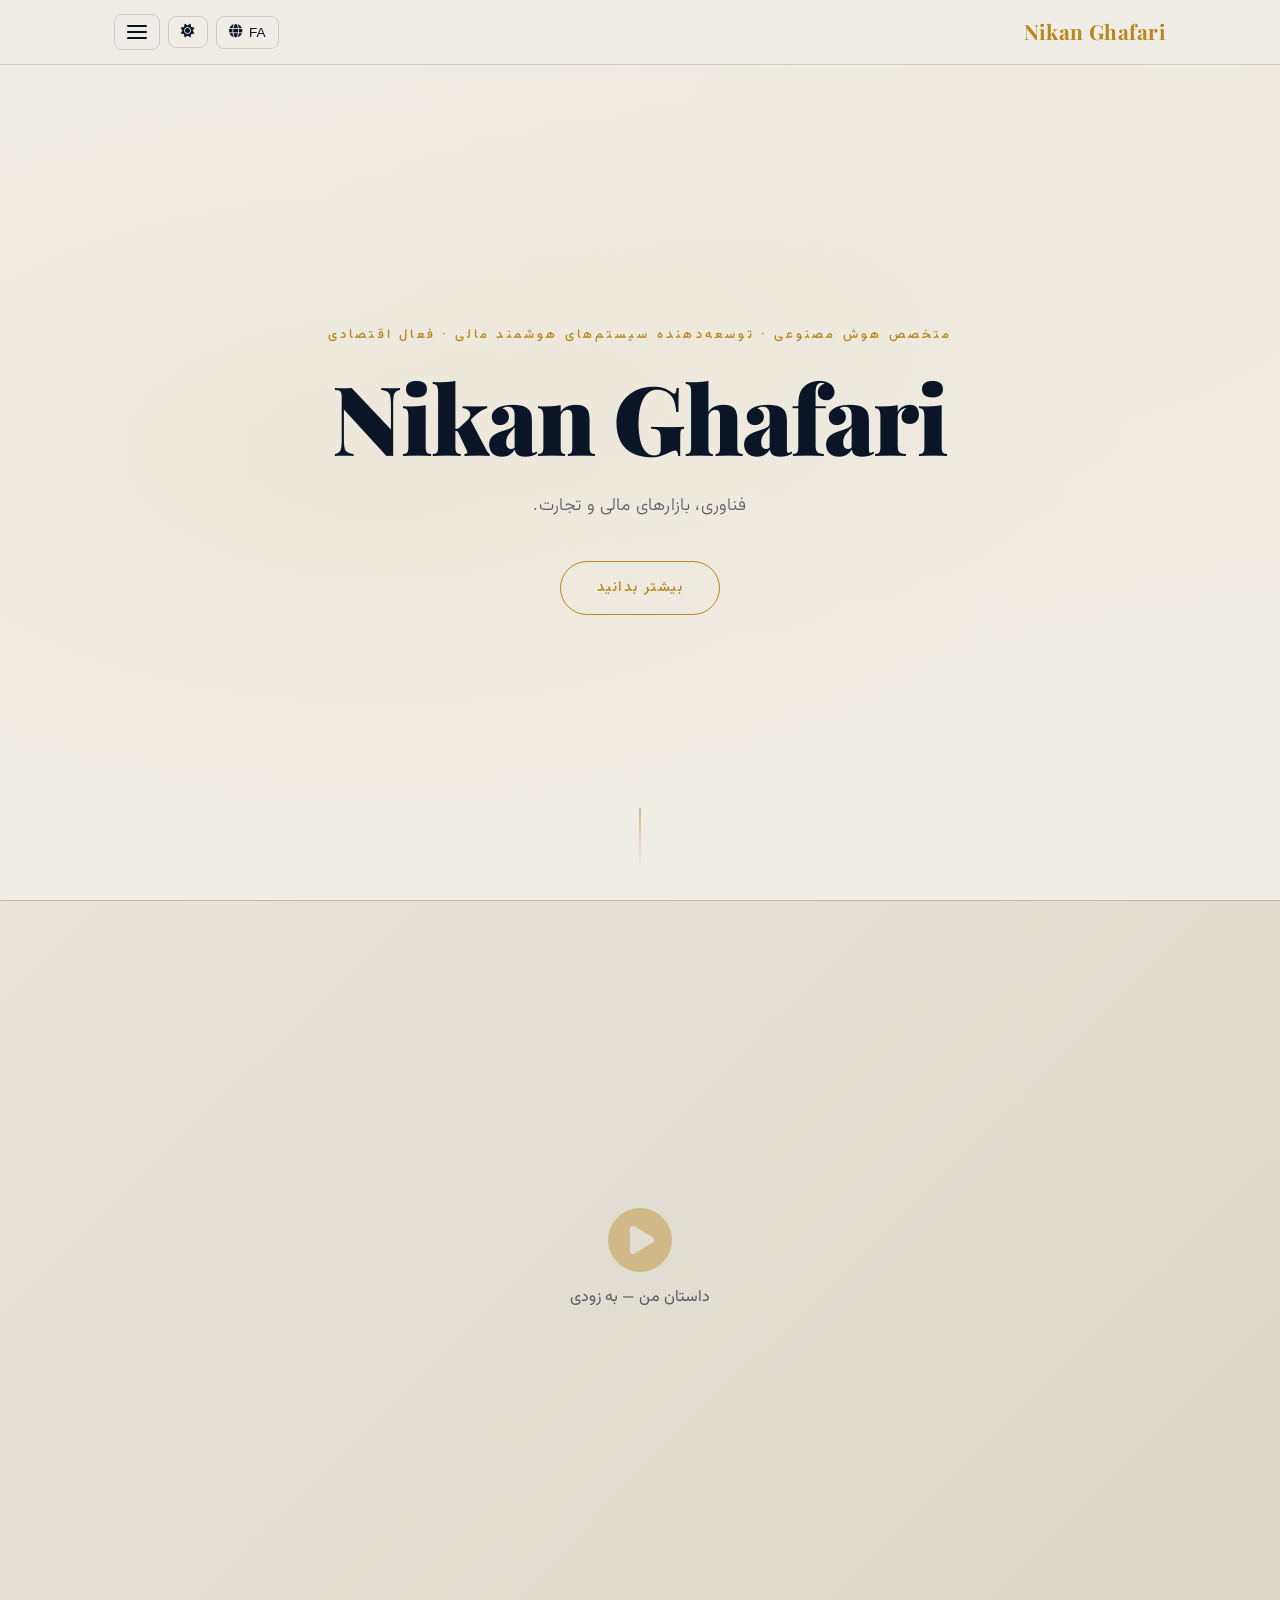
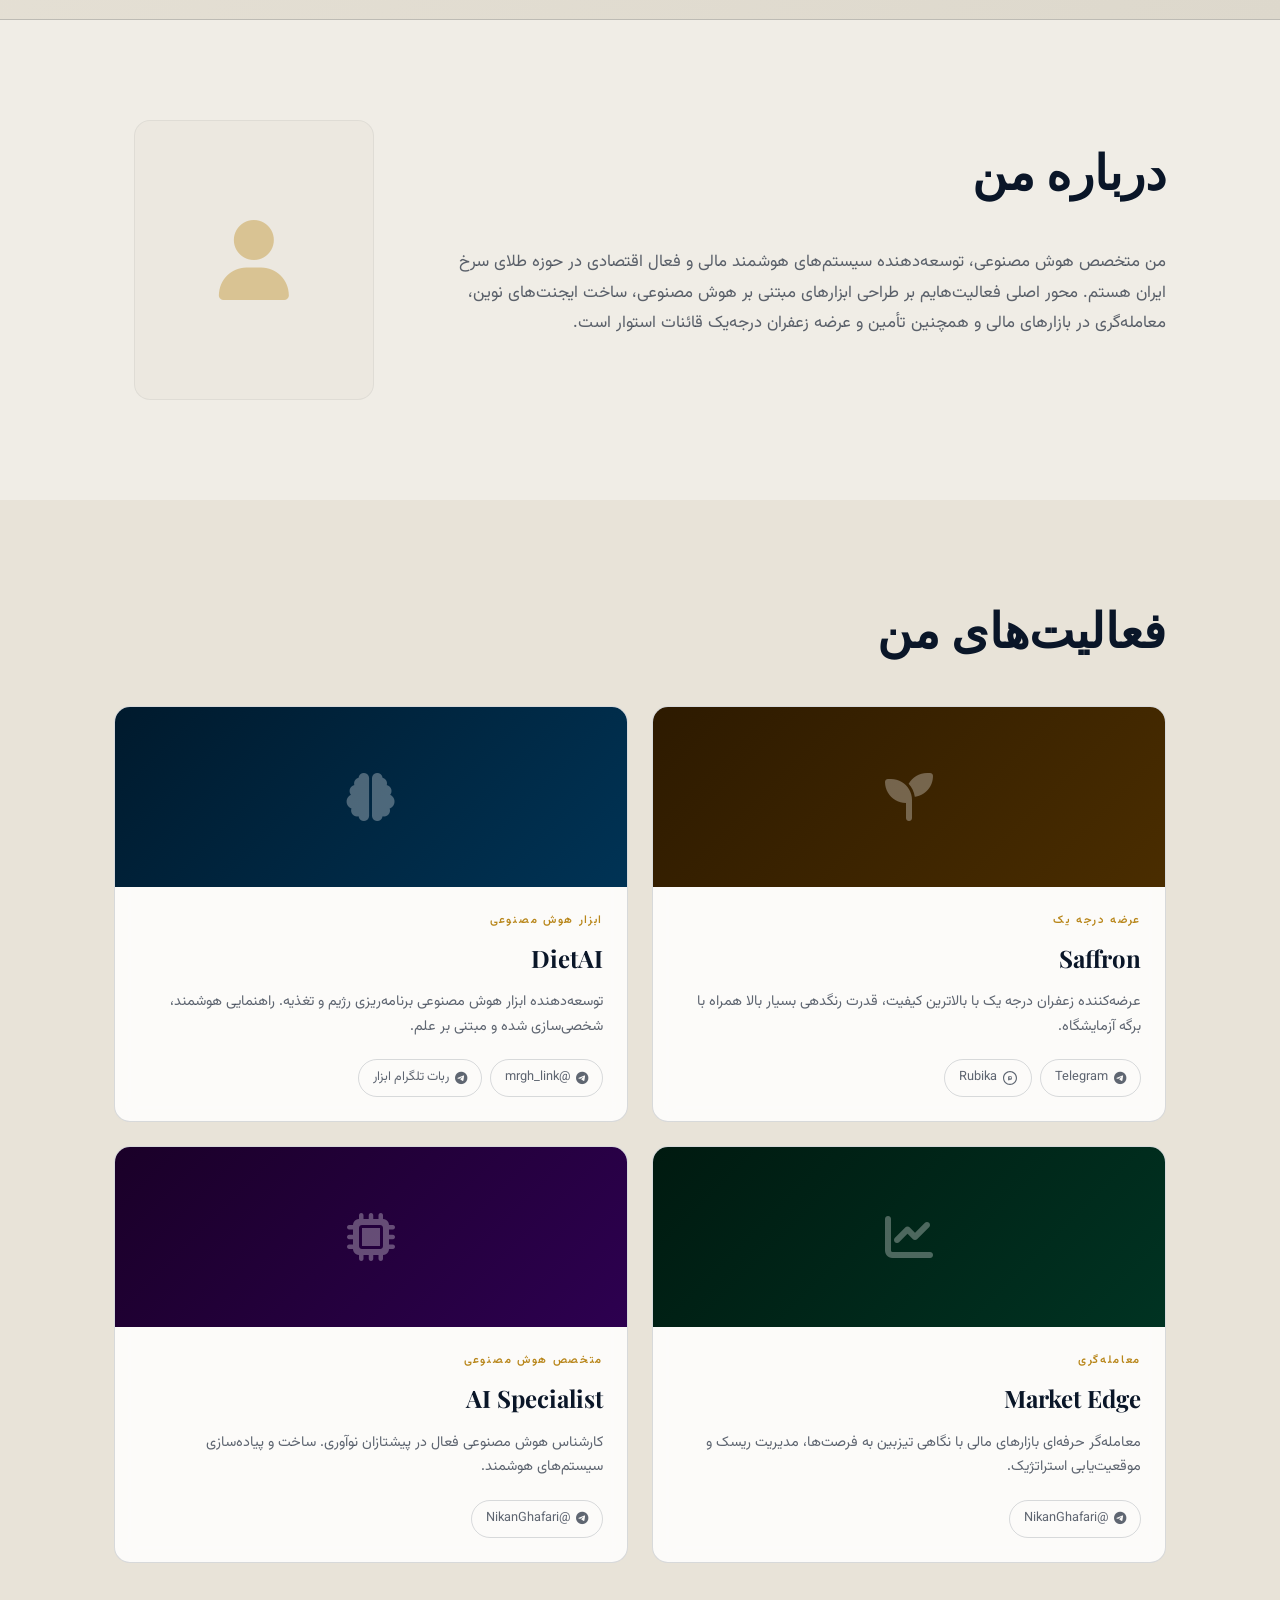
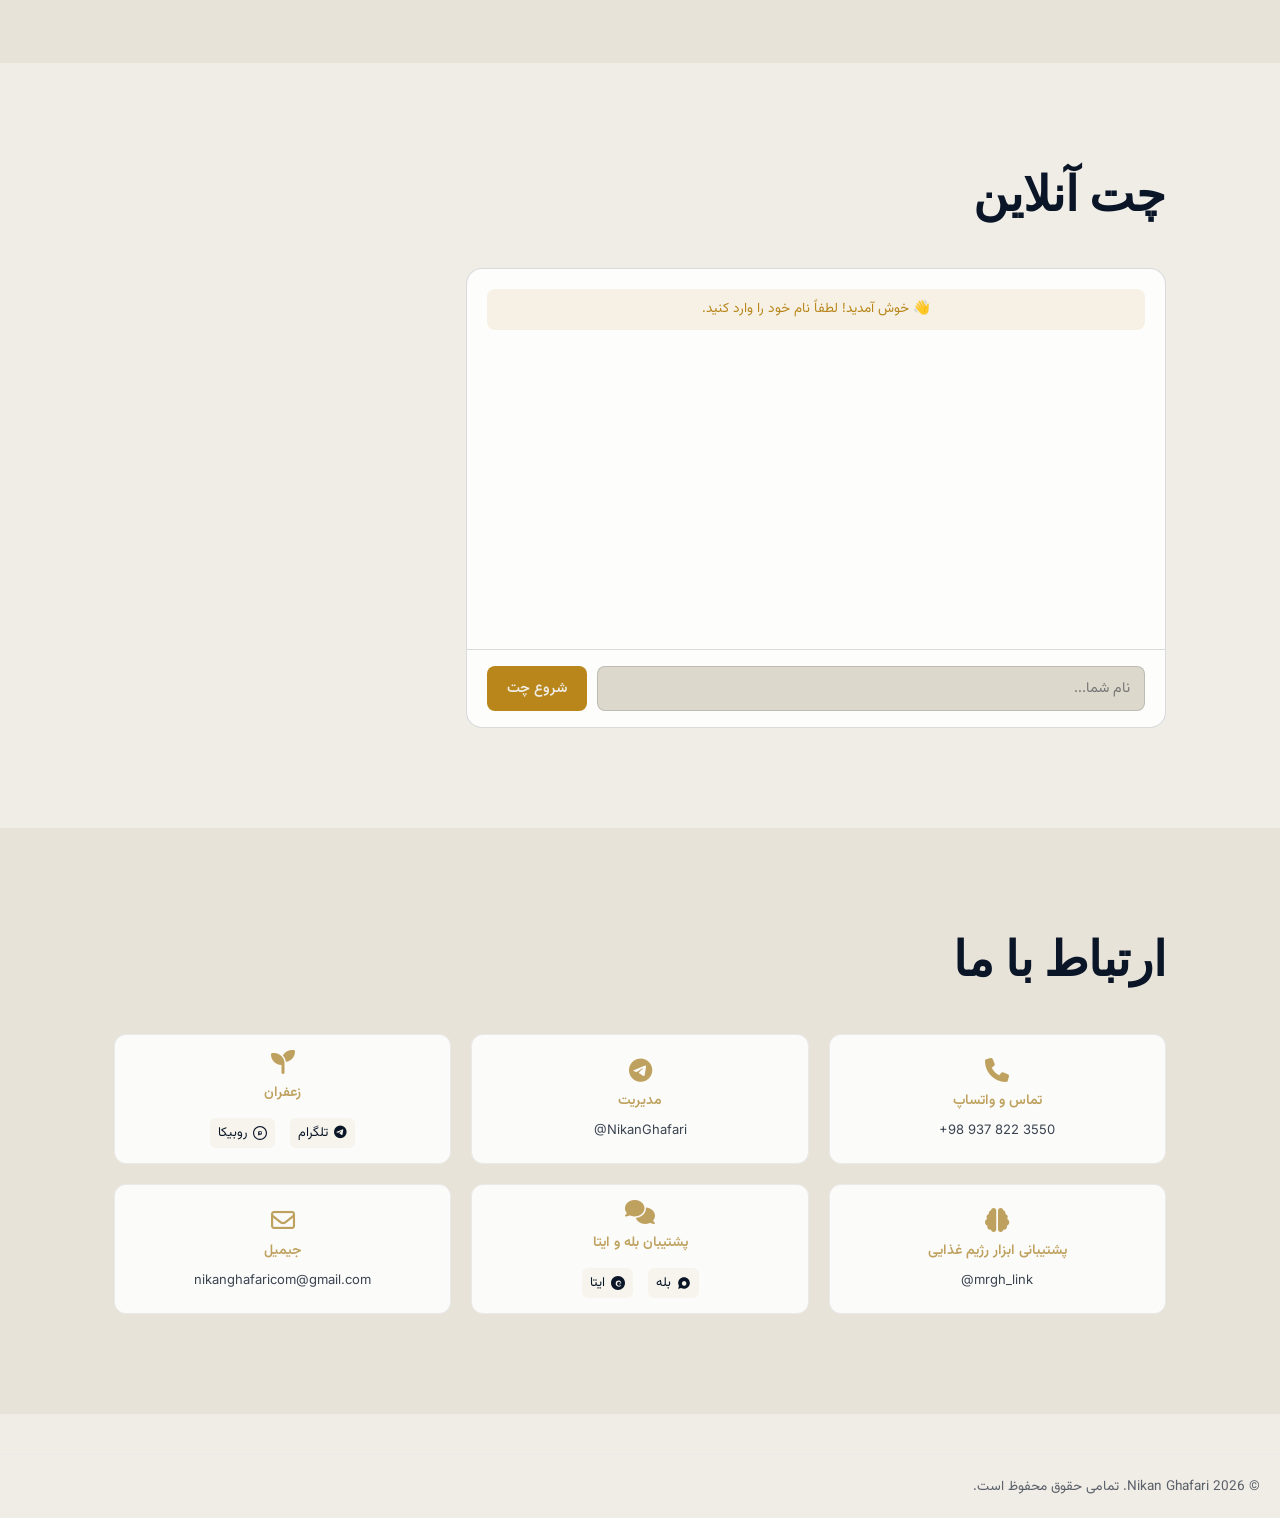
==== commit 11413f75: "Update index.html" ====
--- a/index.html
+++ b/index.html
@@ -4,6 +4,11 @@
   <meta charset="UTF-8" />
   <meta name="viewport" content="width=device-width, initial-scale=1.0"/>
   <title>Nikan Ghafari</title>
+  
+  <!-- اتصال فایل‌های PWA -->
+  <link rel="manifest" href="./manifest.json"/>
+  <meta name="theme-color" content="#bfa15f"/>
+
   <link rel="stylesheet" href="style.css"/>
   <link href="https://fonts.googleapis.com/css2?family=Playfair+Display:wght@400;700;900&family=Inter:wght@300;400;500;600&family=Vazirmatn:wght@300;400;500;700&display=swap" rel="stylesheet"/>
   <link rel="stylesheet" href="https://cdnjs.cloudflare.com/ajax/libs/font-awesome/6.5.0/css/all.min.css"/>
@@ -50,7 +55,6 @@
       font-size: 24px;
       margin-bottom: 8px;
     }
-    /* استایل اختصاصی برای آیکون‌های متنی SVG پلتفرم‌های ایرانی جهت هماهنگی با فونت‌أوسام */
     .svg-icon-gold {
       width: 24px;
       height: 24px;
@@ -195,7 +199,6 @@
     <h2 class="section-title" data-i18n="ventures_title">فعالیت‌های من</h2>
     <div class="ventures-grid" id="venturesGrid">
 
-      <!-- کارت زعفران بخش فعالیت‌ها با لوگوی واقعی روبیکا -->
       <div class="venture-card" data-venture="saffron">
         <div class="venture-image-wrap">
           <div class="venture-img-placeholder saffron-bg">
@@ -296,27 +299,23 @@
   </div>
 </section>
 
-<!-- بخش ۶ کارتی نهایی ارتباط با ما همراه با آیکون‌های واقعی بله، ایتا و روبیکا -->
 <section id="contact">
   <div class="container">
     <h2 class="section-title" data-i18n="nav_contact">ارتباط با ما</h2>
     <div class="contact-grid-6">
       
-      <!-- ۱. کارت تماس و واتساپ (با آیکون هماهنگ تلفن) -->
       <a href="tel:+989378223550" class="c-card-fixed">
         <i class="fa fa-phone c-icon-gold"></i>
         <span class="c-label-gold" data-i18n="c_call_wh">تماس و واتساپ</span>
         <span class="c-val-text ltr-fix">+98 937 822 3550</span>
       </a>
       
-      <!-- ۲. کارت مدیریت تلگرام -->
       <a href="https://t.me/NikanGhafari" target="_blank" class="c-card-fixed">
         <i class="fab fa-telegram c-icon-gold"></i>
         <span class="c-label-gold" data-i18n="c_mgmt">مدیریت</span>
         <span class="c-val-text ltr-fix">@NikanGhafari</span>
       </a>
 
-      <!-- ۳. کارت زعفران (شامل آیکون واقعی رسمی روبیکا) -->
       <div class="c-card-fixed">
         <i class="fa fa-seedling c-icon-gold"></i>
         <span class="c-label-gold" data-i18n="c_saffron">زعفران</span>
@@ -330,30 +329,25 @@
         </div>
       </div>
       
-      <!-- ۴. کارت پشتیبانی ابزار رژیم غذایی -->
       <a href="https://t.me/mrgh_link" target="_blank" class="c-card-fixed">
         <i class="fa fa-brain c-icon-gold"></i>
         <span class="c-label-gold" data-i18n="c_diet_support">پشتیبانی ابزار رژیم غذایی</span>
         <span class="c-val-text ltr-fix">@mrgh_link</span>
       </a>
 
-      <!-- ۵. کارت پشتیبان بله و ایتا (شامل لوگوهای SVG رسمی و واقعی بله و ایتا) -->
       <div class="c-card-fixed">
         <i class="fa fa-comments c-icon-gold"></i>
         <span class="c-label-gold" data-i18n="c_bale_eitaa">پشتیبان بله و ایتا</span>
         <div class="c-multi-row">
           <a href="https://ble.ir/ghafari_saffron" target="_blank" class="c-sub-link">
-            <!-- لوگوی واقعی بله -->
             <svg class="svg-icon-inline" viewBox="0 0 24 24"><path d="M12 2C6.477 2 2 6.477 2 12c0 1.89.525 3.66 1.434 5.176L2.05 21.415a.5.5 0 0 0 .614.613l4.238-1.385A9.954 9.954 0 0 0 12 22c5.523 0 10-4.477 10-10S17.523 2 12 2zm3.62 13.142c-.51.782-1.285 1.344-2.182 1.583a4.276 4.276 0 0 1-2.185-.015c-.89-.25-1.656-.82-2.155-1.61a4.84 4.84 0 0 1-.643-2.392c.01-.87.27-1.684.736-2.373.476-.704 1.173-1.22 1.977-1.46a3.951 3.951 0 0 1 2.214.022c.792.25 1.478.78 1.938 1.492.454.7.7 1.523.7 2.383a4.93 4.93 0 0 1-.62 2.37z"/></svg> <span data-i18n="bale_label">بله</span>
           </a>
           <a href="https://eitaa.com/ghafari_saffron" target="_blank" class="c-sub-link">
-            <!-- لوگوی واقعی ایتا -->
             <svg class="svg-icon-inline" viewBox="0 0 30 30"><path d="M15 0C6.716 0 0 6.716 0 15s6.716 15 15 15 15-6.716 15-15S23.284 0 15 0zm6.98 19.31c-.34 1.91-2.26 3.42-4.52 3.51-2.54.1-5.18-.94-6.44-2.91-.71-1.11-.93-2.56-.93-3.86 0-1.78.47-3.41 1.6-4.68 1.44-1.62 3.86-2.18 5.92-1.74 2.12.45 3.73 2.16 4.14 4.29.23 1.21.1 2.49-.57 3.53-.45.7-1.19 1.17-2.02 1.25-.92.09-1.84-.33-2.15-1.18-.08-.22-.12-.46-.11-.69.04-.95.73-1.75 1.63-1.99.37-.1.77-.09 1.14.02.16.05.3.16.33.33.04.22-.11.42-.32.46-.26.05-.53.04-.79-.02-.5-.12-.96.22-1.04.73-.09.6-.01 1.22.25 1.76.32.66 1.12.92 1.77.58.54-.28.84-.87.94-1.46.22-1.35-.18-2.77-1.09-3.76-1.13-1.23-3.03-1.52-4.48-.75-1.38.73-2.19 2.25-2.22 3.81-.03 1.54.73 3.06 2.05 3.83 1.24.72 2.87.67 4.05-.12.16-.11.38-.07.49.09.11.16.07.38-.09.49z"/></svg> <span data-i18n="eitaa_label">ایتا</span>
           </a>
         </div>
       </div>
 
-      <!-- ۶. کارت جیمیل -->
       <a href="mailto:nikanghafaricom@gmail.com" class="c-card-fixed">
         <i class="far fa-envelope c-icon-gold"></i>
         <span class="c-label-gold" data-i18n="c_gmail">جیمیل</span>
@@ -371,5 +365,23 @@
 <script src="i18n.js"></script>
 <script src="chat.js"></script>
 <script src="main.js"></script>
+
+<!-- اسکریپت مخصوص اپلیکیشن برای نمایش اختصاصی بخش چت -->
+<script>
+  window.addEventListener('DOMContentLoaded', () => {
+    if (window.location.hash === '#chat') {
+      // مخفی کردن تمام بخش‌های صفحه به جز بخش چت و اسکریپت‌ها
+      document.querySelectorAll('body > *:not(#chat):not(script)').forEach(el => {
+        el.style.display = 'none';
+      });
+      const chatSec = document.getElementById('chat');
+      if (chatSec) {
+        chatSec.style.display = 'block';
+        chatSec.style.minHeight = '100vh';
+        chatSec.style.padding = '10px 0';
+      }
+    }
+  });
+</script>
 </body>
 </html>
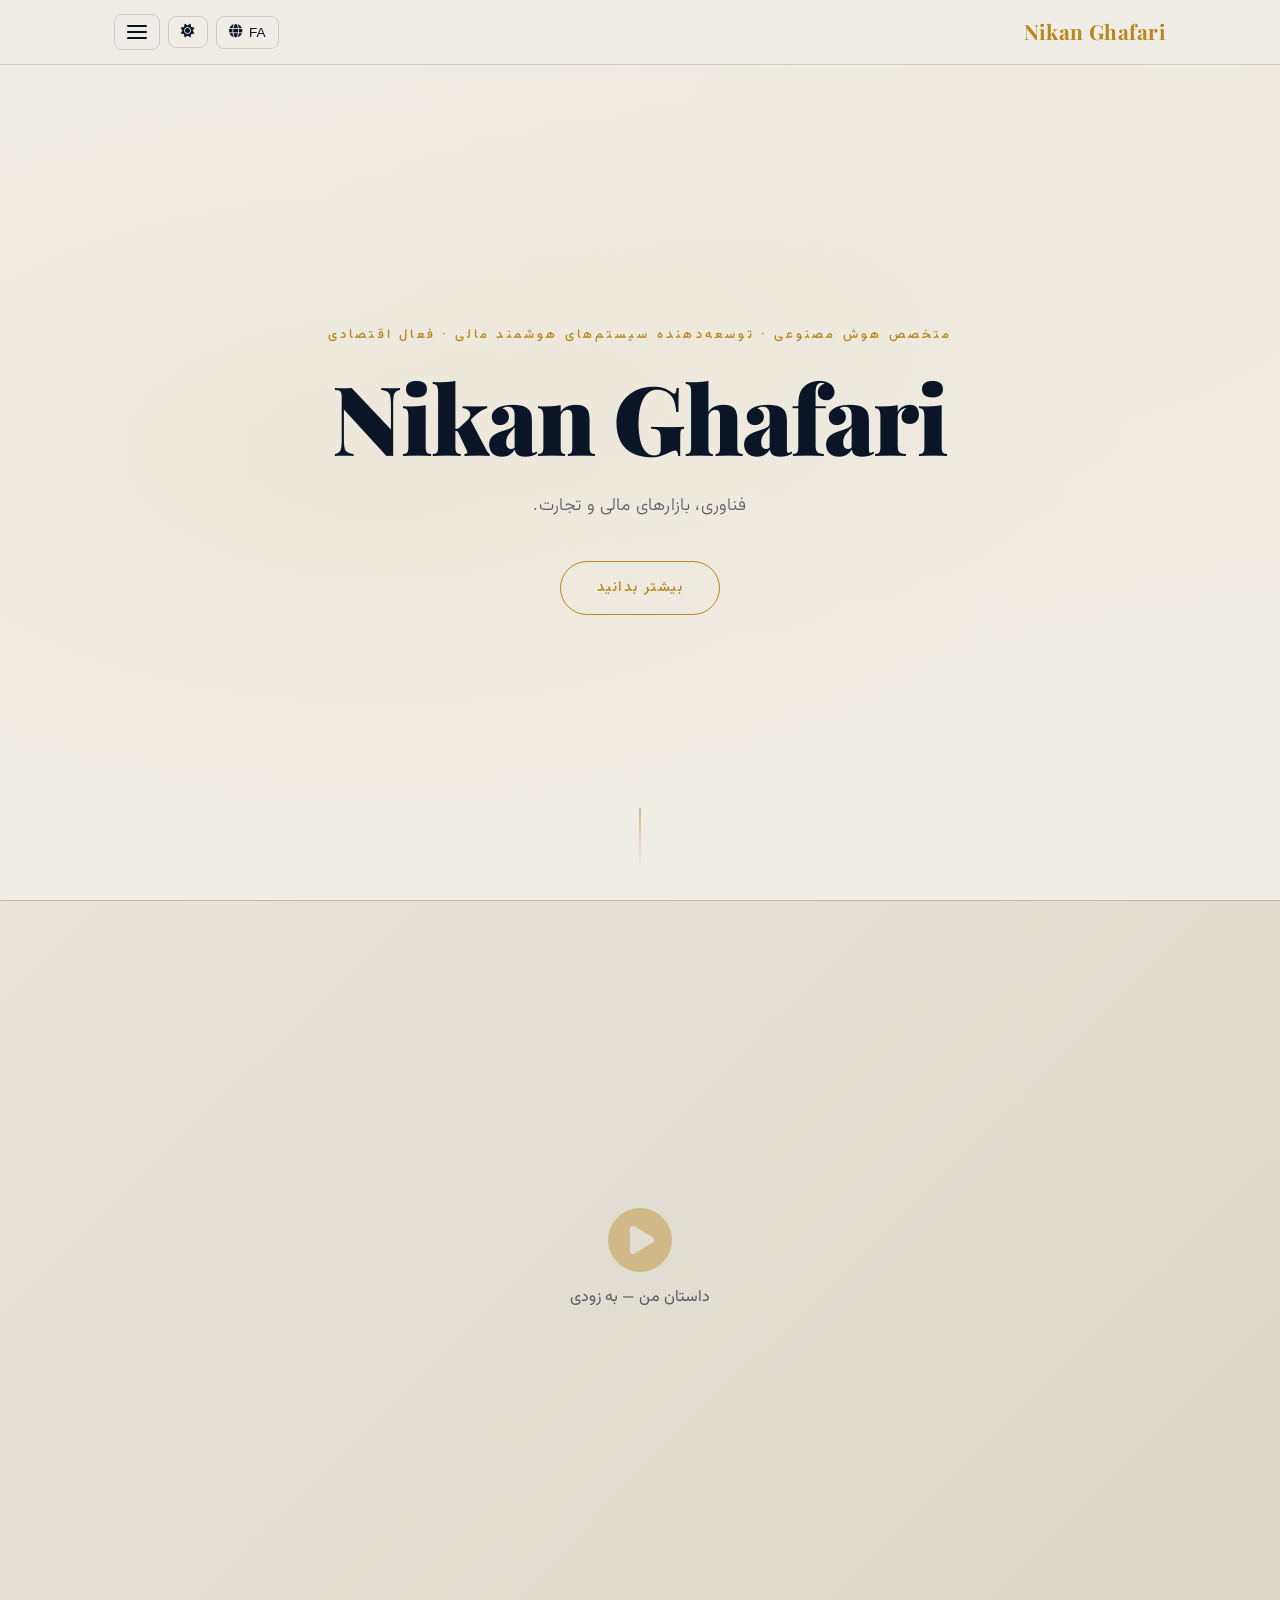
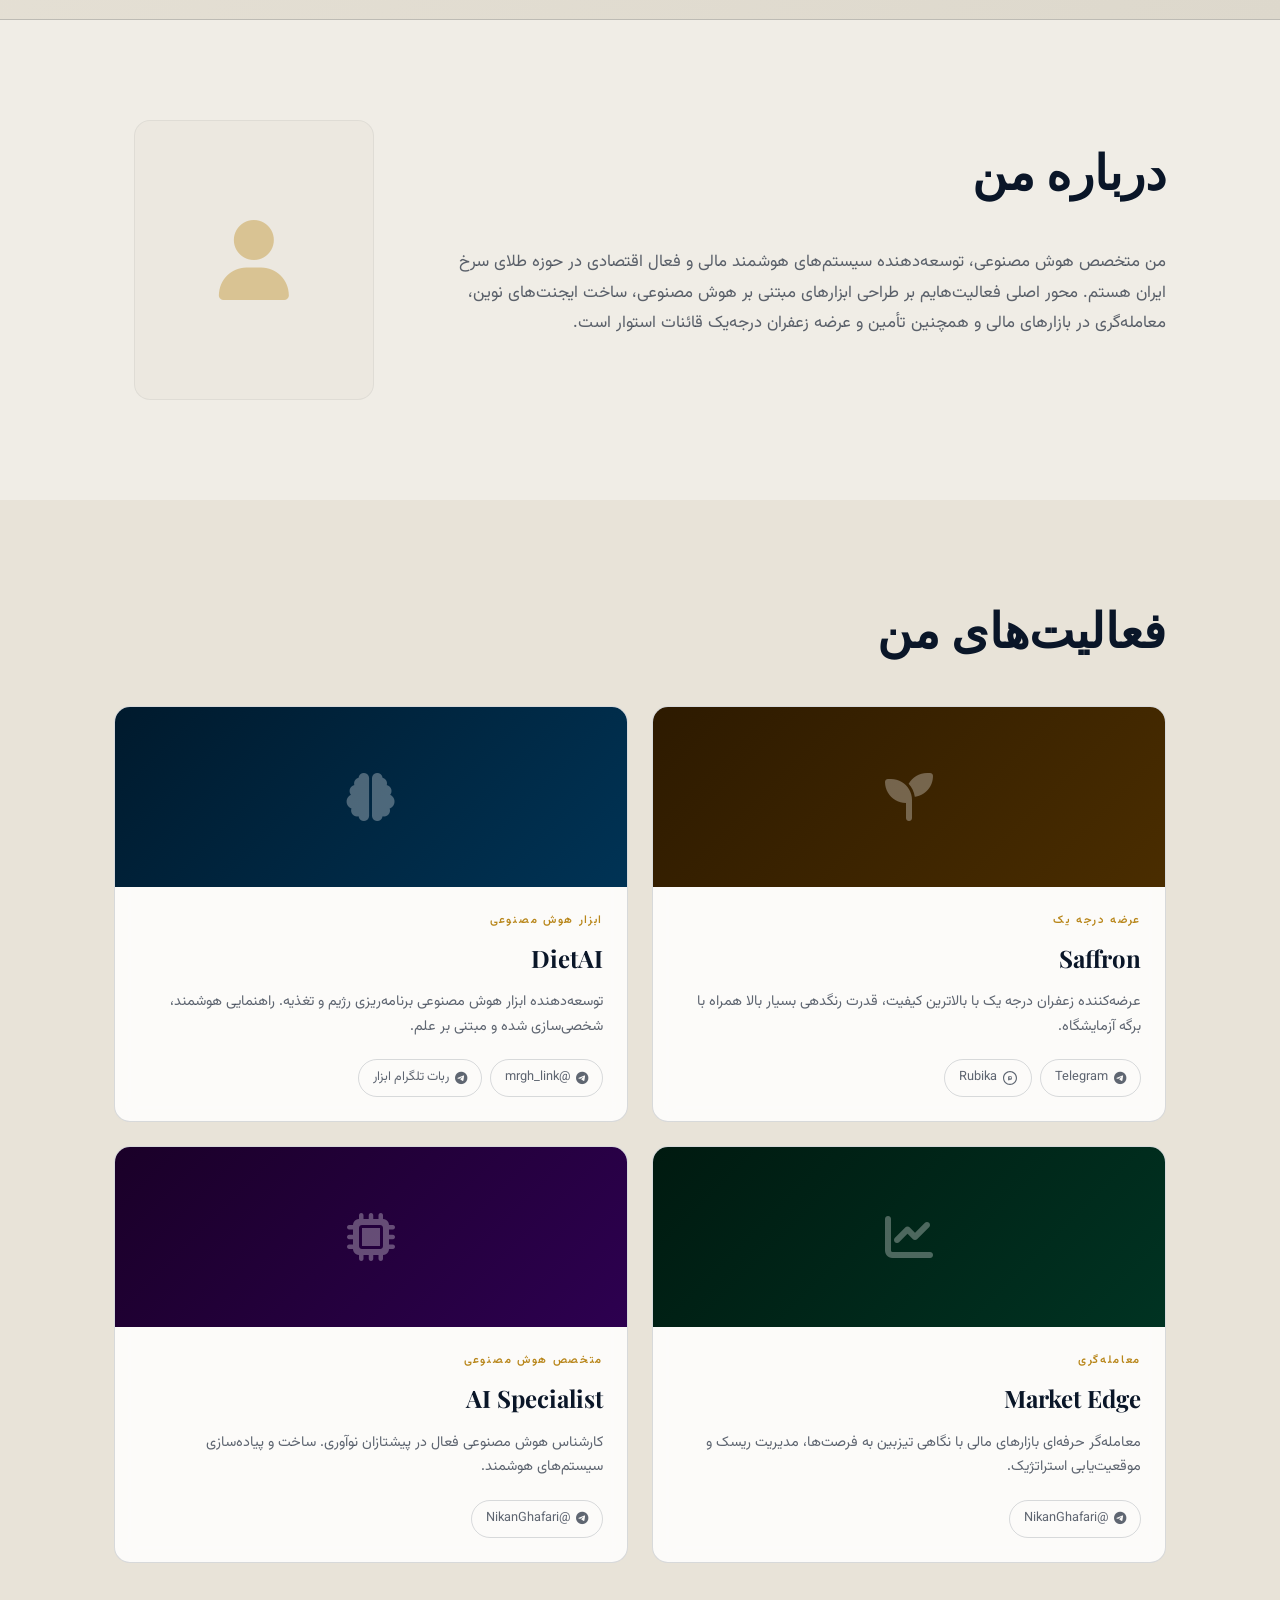
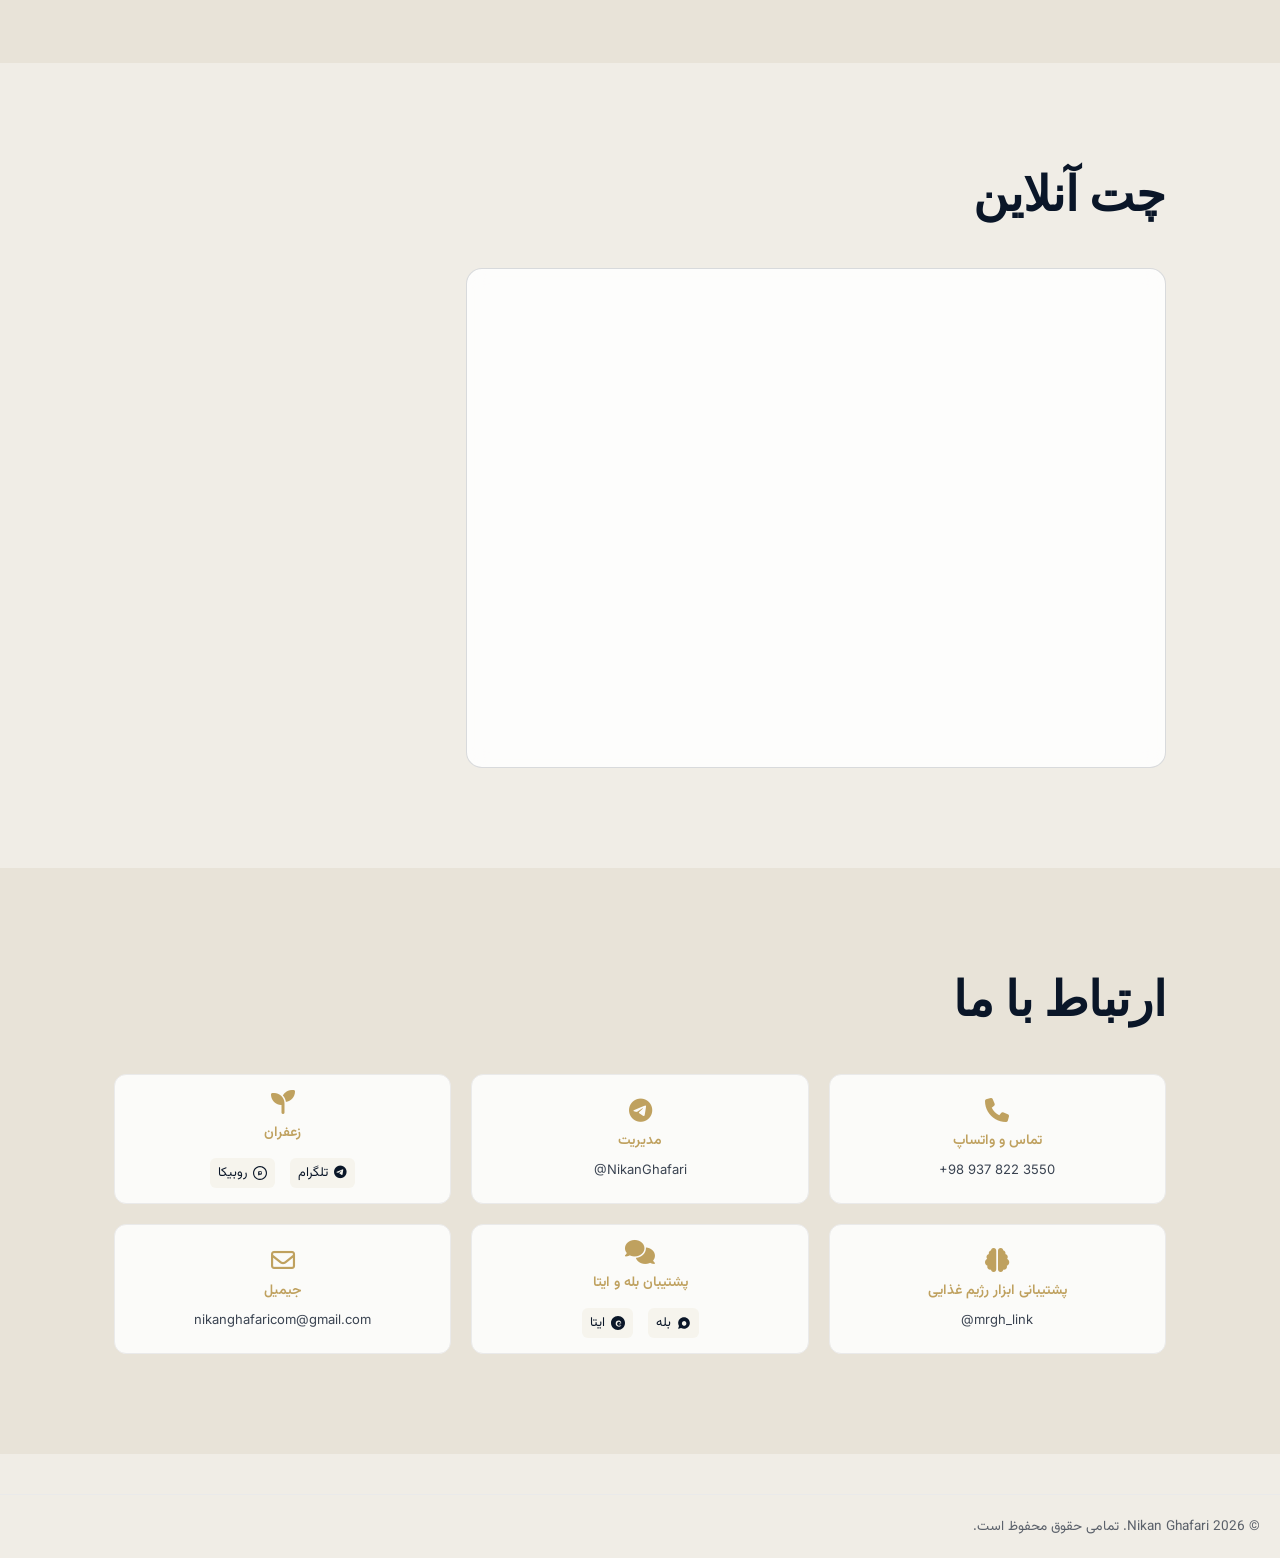
==== commit f662937d: "Update index.html" ====
--- a/index.html
+++ b/index.html
@@ -271,30 +271,12 @@
   </div>
 </section>
 
+<!-- بخش چت که با Tawk.to یکپارچه شده است -->
 <section id="chat">
-  <div class="container">
+  <div class="container" style="height: 100%; display: flex; flex-direction: column;">
     <h2 class="section-title" data-i18n="chat_title">چت آنلاین</h2>
-    <div class="chat-box">
-      <div class="chat-messages" id="chatMessages">
-        <div class="chat-msg system">
-          <span data-i18n="chat_welcome">👋 خوش آمدید! لطفاً نام خود را وارد کنید.</span>
-        </div>
-      </div>
-      <div class="chat-name-prompt" id="chatNamePrompt">
-        <input type="text" id="chatNameInput" placeholder="نام شما..." data-i18n-placeholder="name_placeholder" maxlength="30"/>
-        <button onclick="startChat()" data-i18n="start_chat">شروع چت</button>
-      </div>
-      <div class="chat-input-area" id="chatInputArea" style="display:none;">
-        <div class="chat-media-preview" id="mediaPreview"></div>
-        <div class="chat-toolbar">
-          <label class="media-btn" title="Attach file">
-            <i class="fa fa-paperclip"></i>
-            <input type="file" id="mediaInput" accept="image/*,video/*" style="display:none;" onchange="previewMedia(event)"/>
-          </label>
-          <input type="text" id="chatInput" placeholder="پیام خود را بنویسید..." data-i18n-placeholder="msg_placeholder" onkeydown="if(event.key==='Enter')sendMessage()"/>
-          <button class="send-btn" onclick="sendMessage()"><i class="fa fa-paper-plane"></i></button>
-        </div>
-      </div>
+    <div class="chat-box" id="tawkContainer" style="flex: 1; min-height: 500px; width: 100%;">
+      <!-- ویجت Tawk.to به صورت خودکار اینجا لود می‌شود -->
     </div>
   </div>
 </section>
@@ -366,7 +348,21 @@
 <script src="chat.js"></script>
 <script src="main.js"></script>
 
-<!-- اسکریپت مخصوص اپلیکیشن برای نمایش اختصاصی بخش چت -->
+<!-- Start of Tawk.to Script -->
+<script type="text/javascript">
+  var Tawk_API=Tawk_API||{}, Tawk_LoadStart=new Date();
+  (function(){
+    var s1=document.createElement("script"),s0=document.getElementsByTagName("script")[0];
+    s1.async=true;
+    s1.src='https://embed.tawk.to/6aa34d07a9c29834424217d4/1k26u9pd4';
+    s1.charset='UTF-8';
+    s1.setAttribute('crossorigin','*');
+    s0.parentNode.insertBefore(s1,s0);
+  })();
+</script>
+<!-- End of Tawk.to Script -->
+
+<!-- اسکریپت مخصوص اپلیکیشن برای نمایش اختصاصی بخش چت با تاوک‌تو -->
 <script>
   window.addEventListener('DOMContentLoaded', () => {
     if (window.location.hash === '#chat') {
